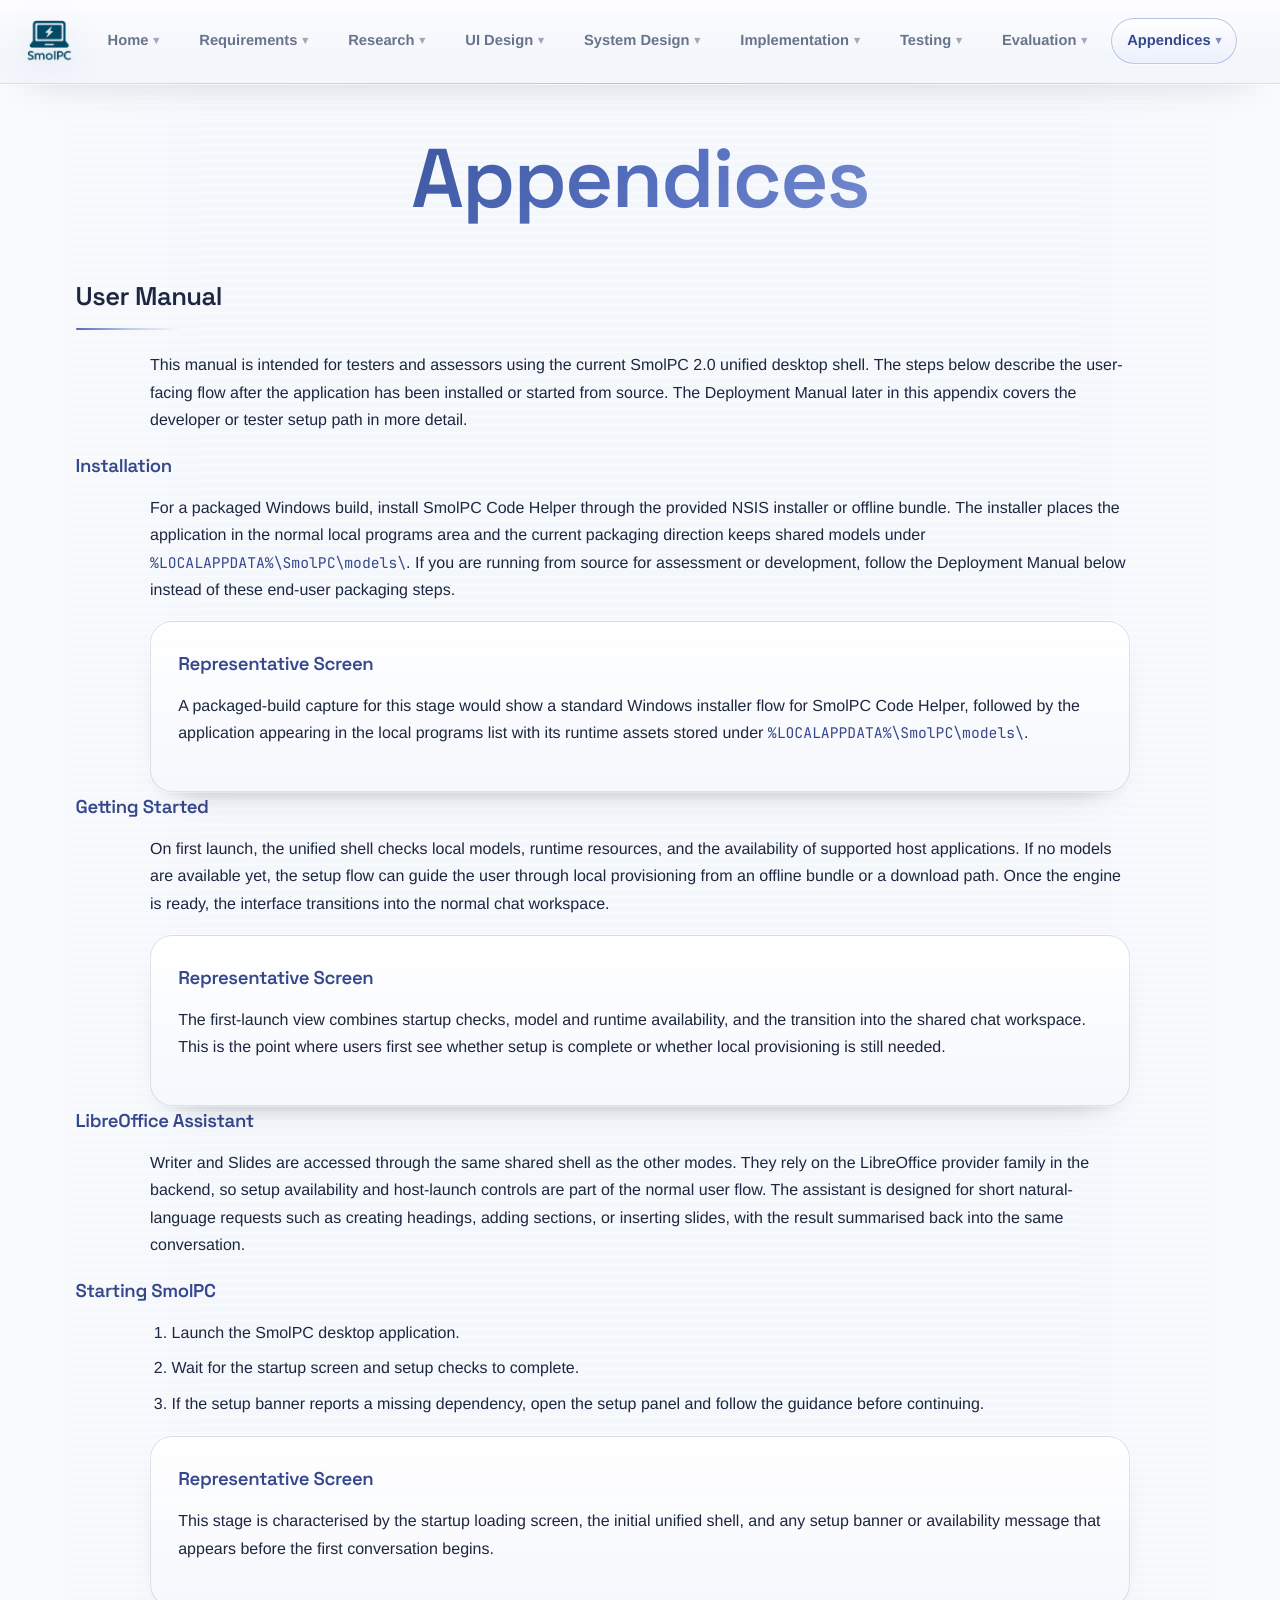
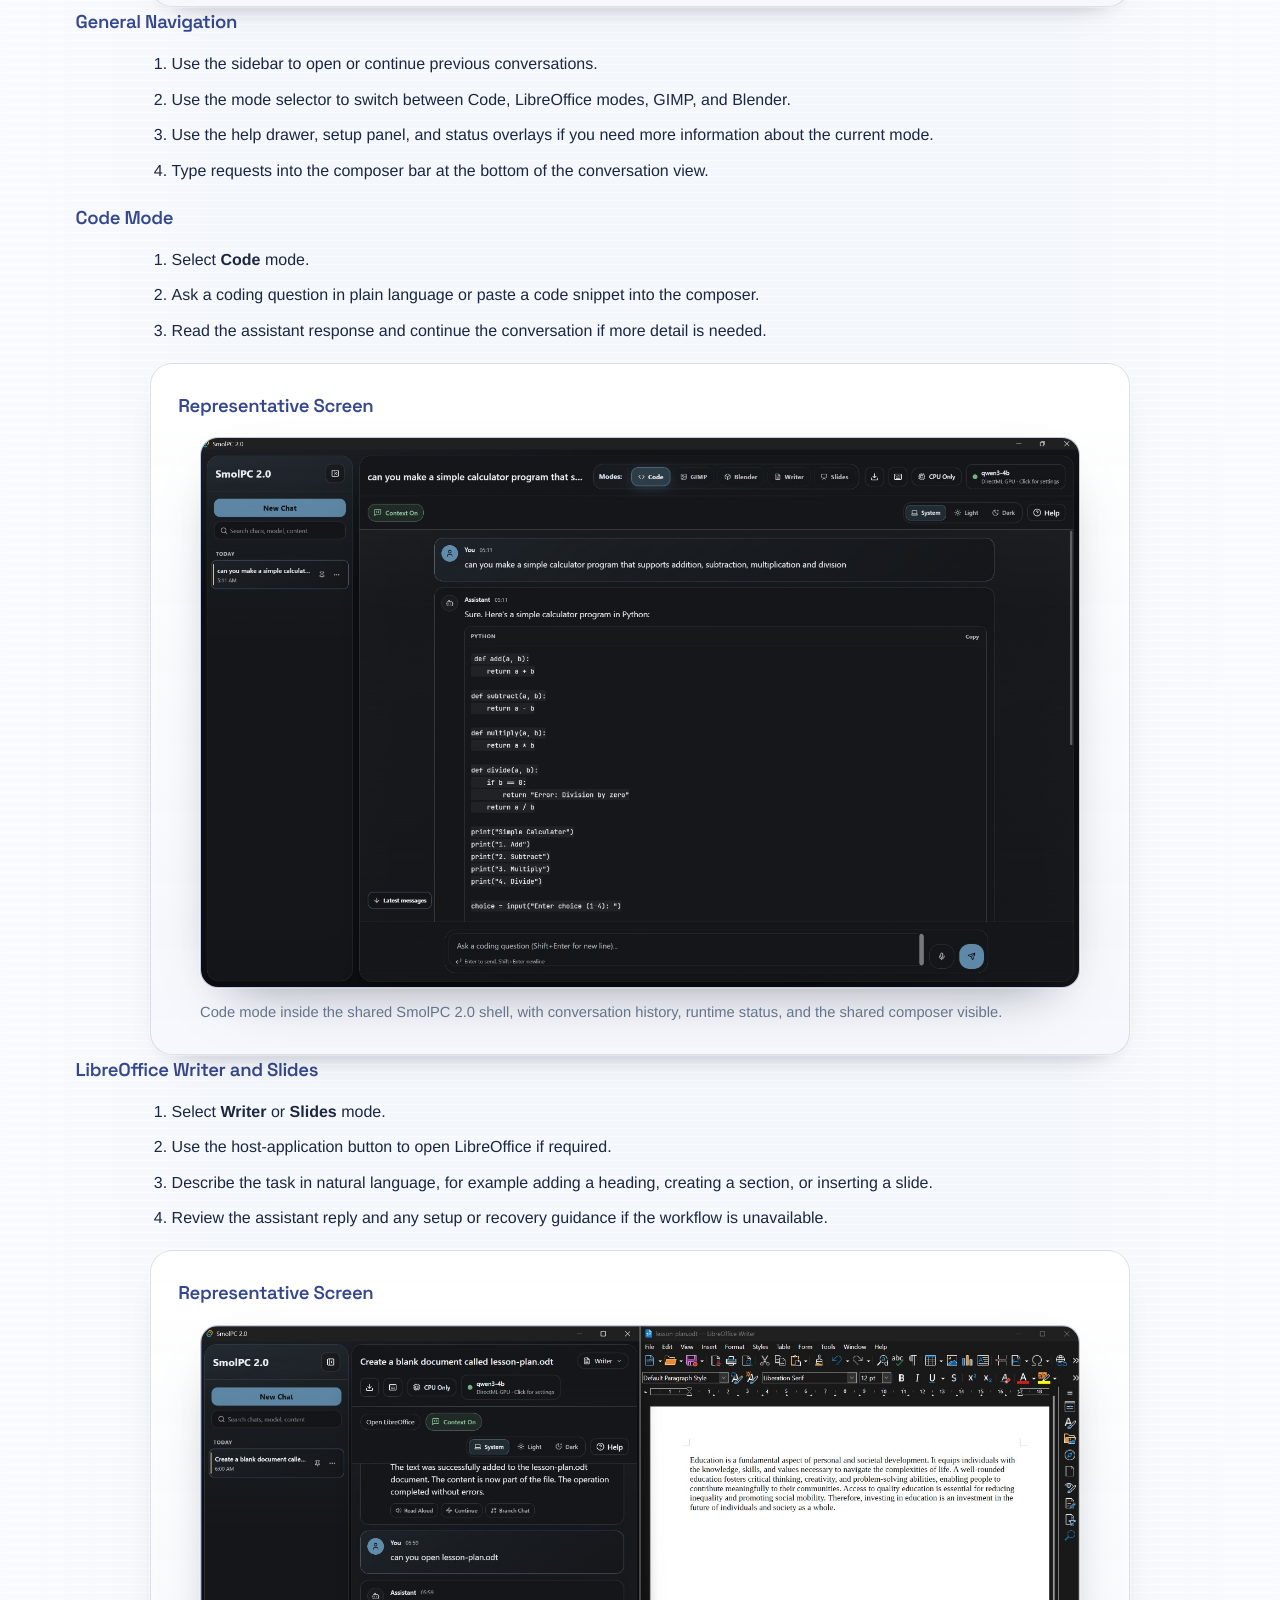
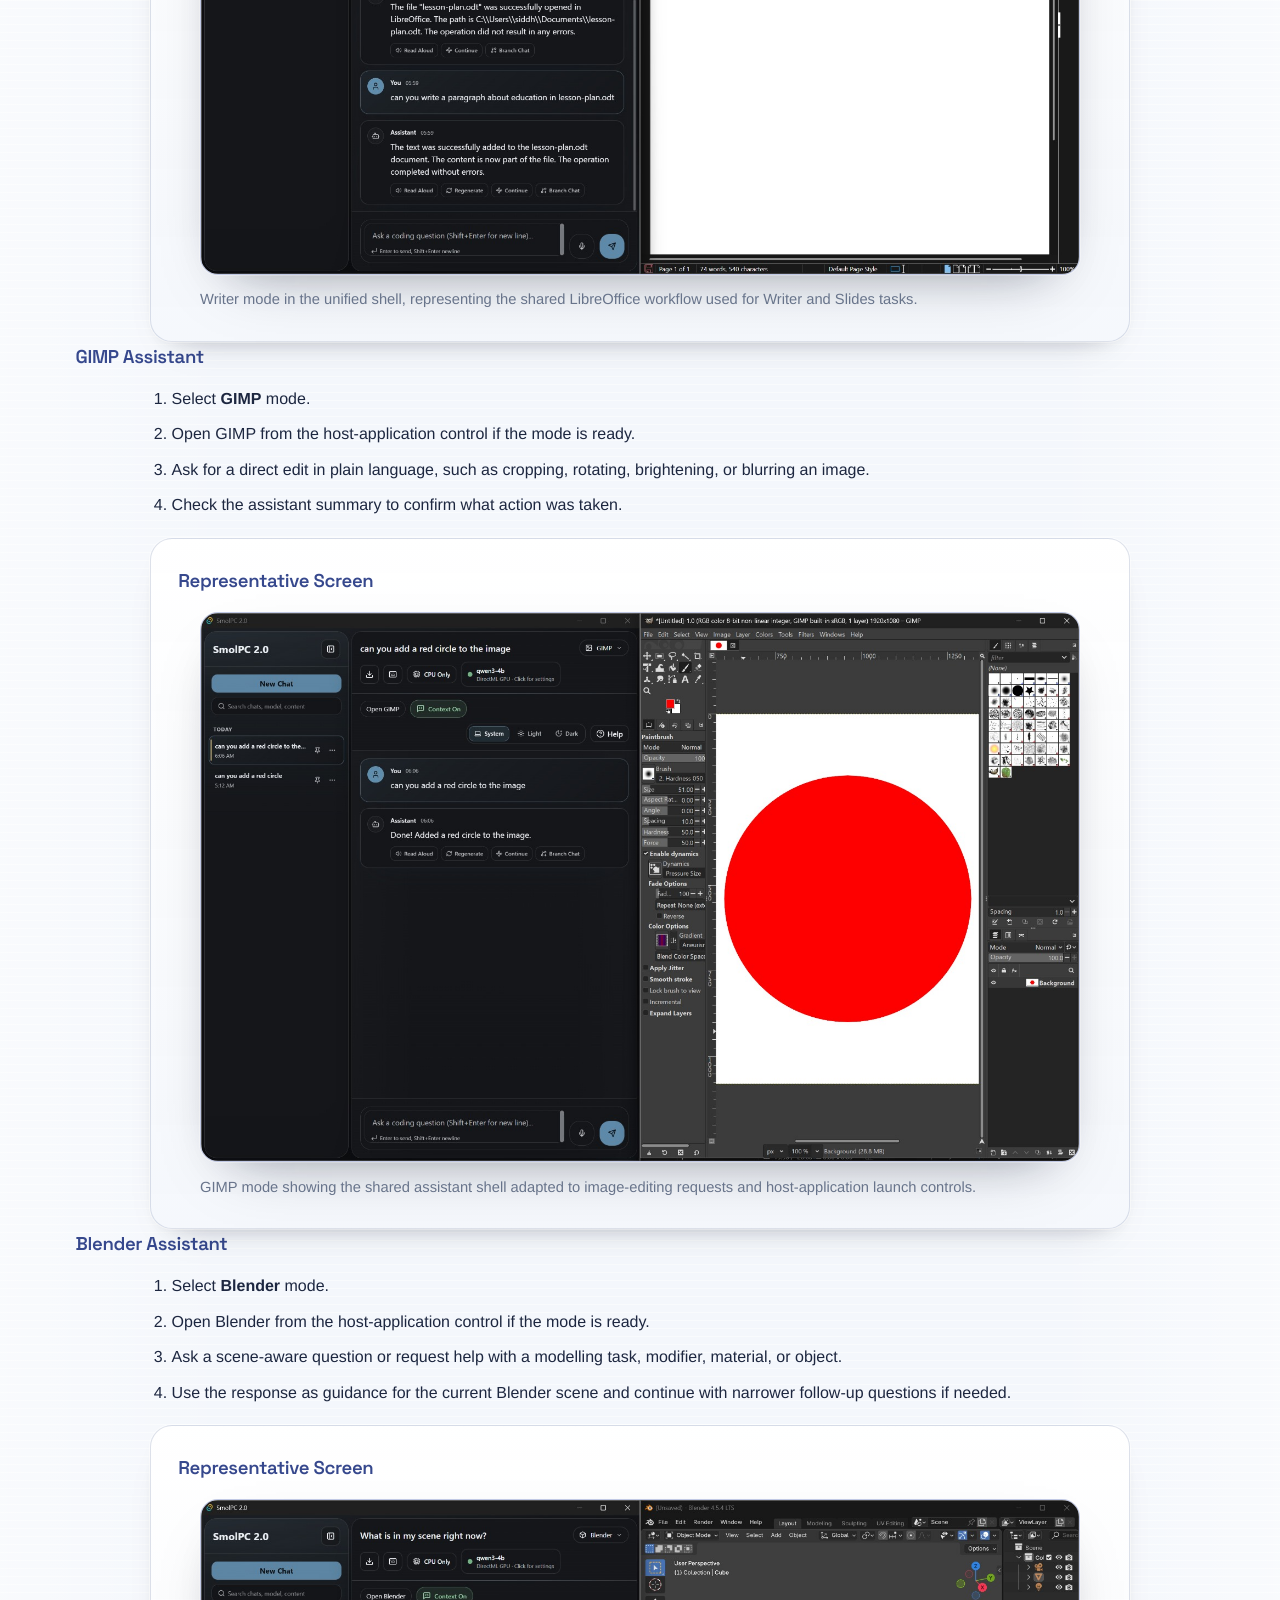
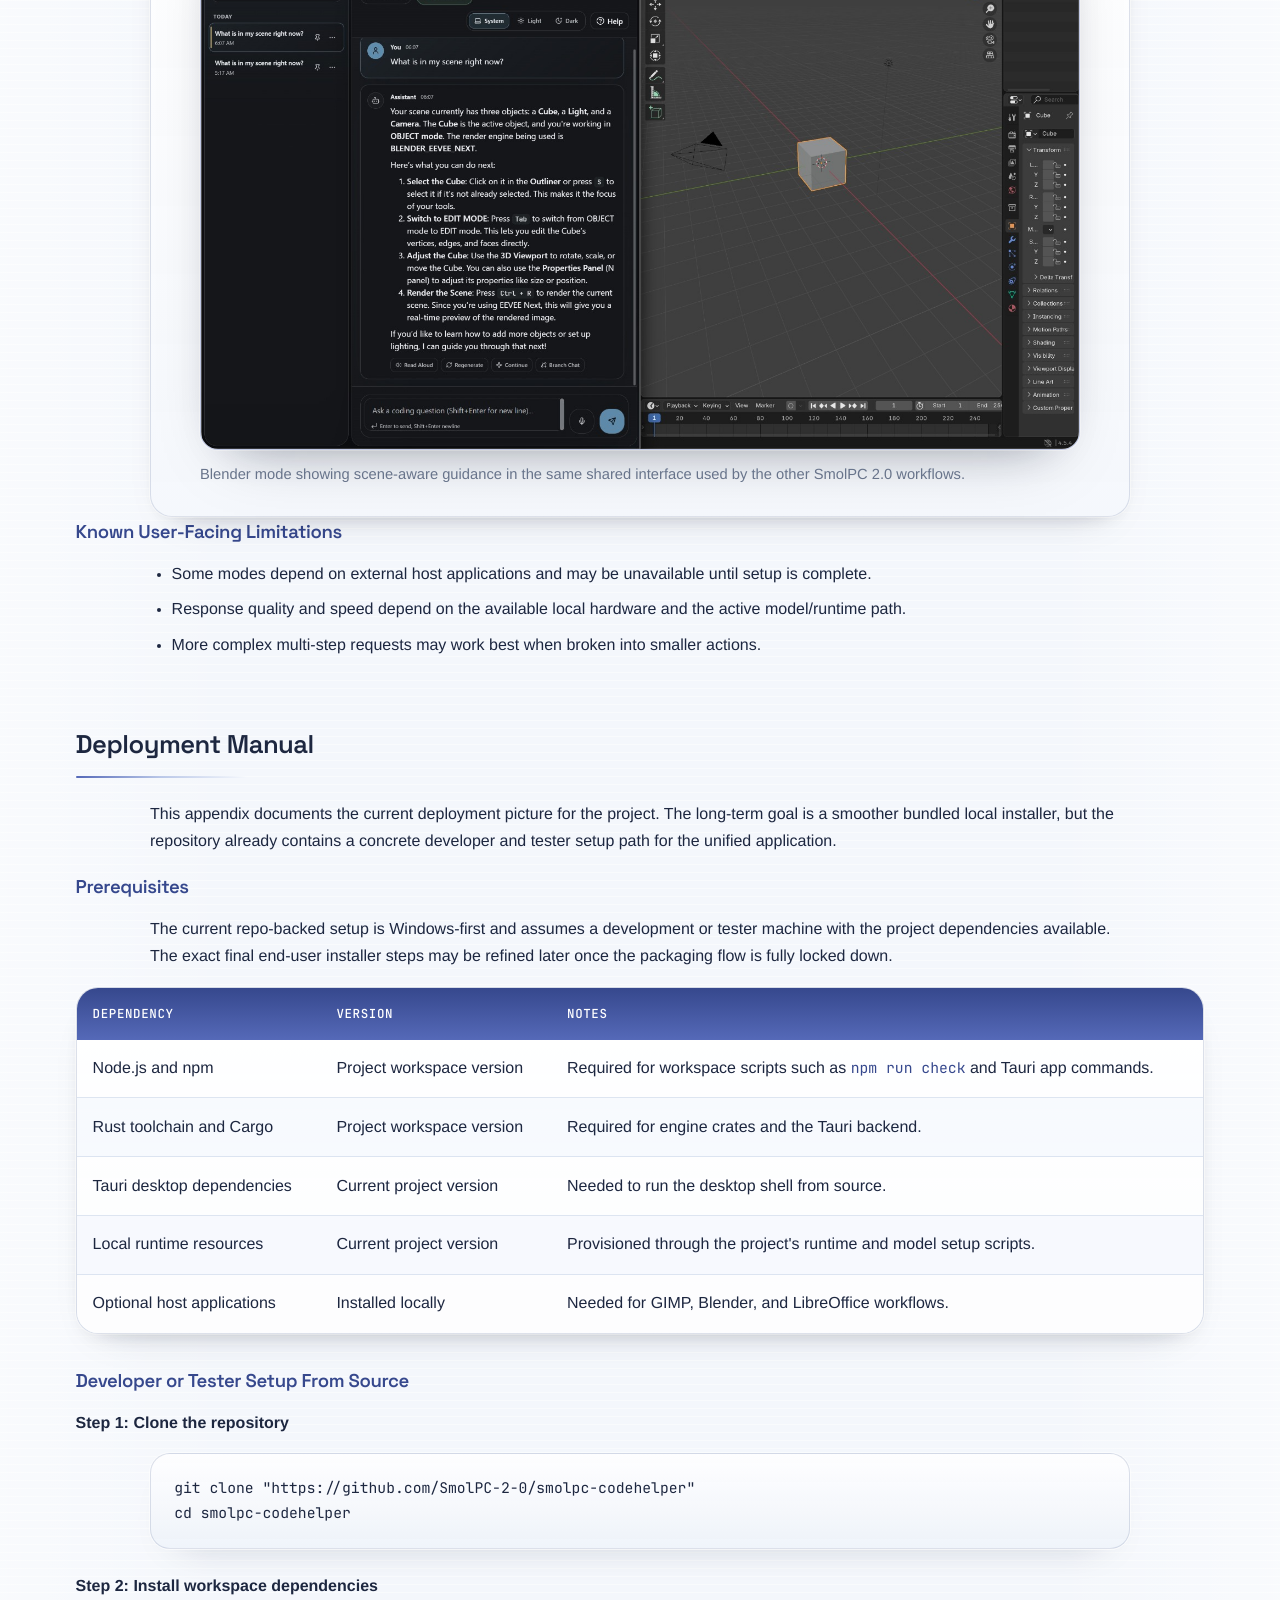
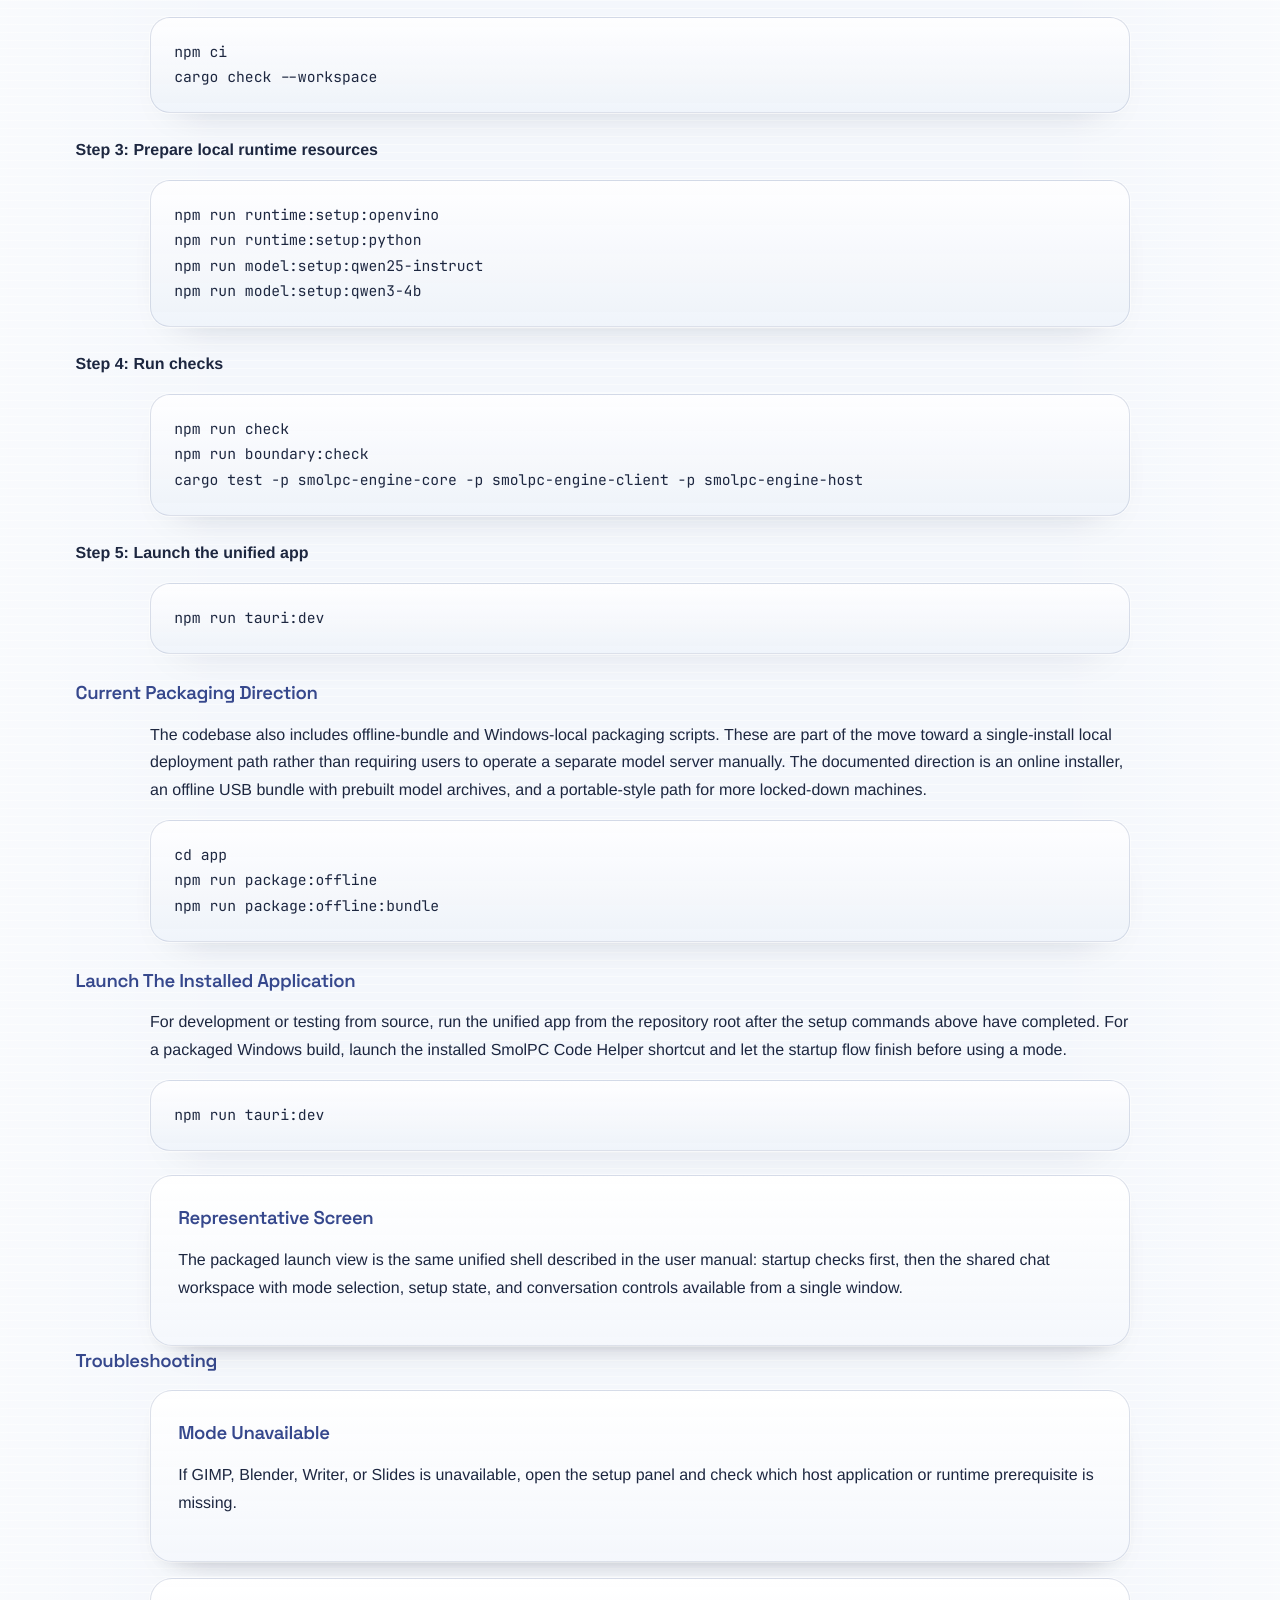
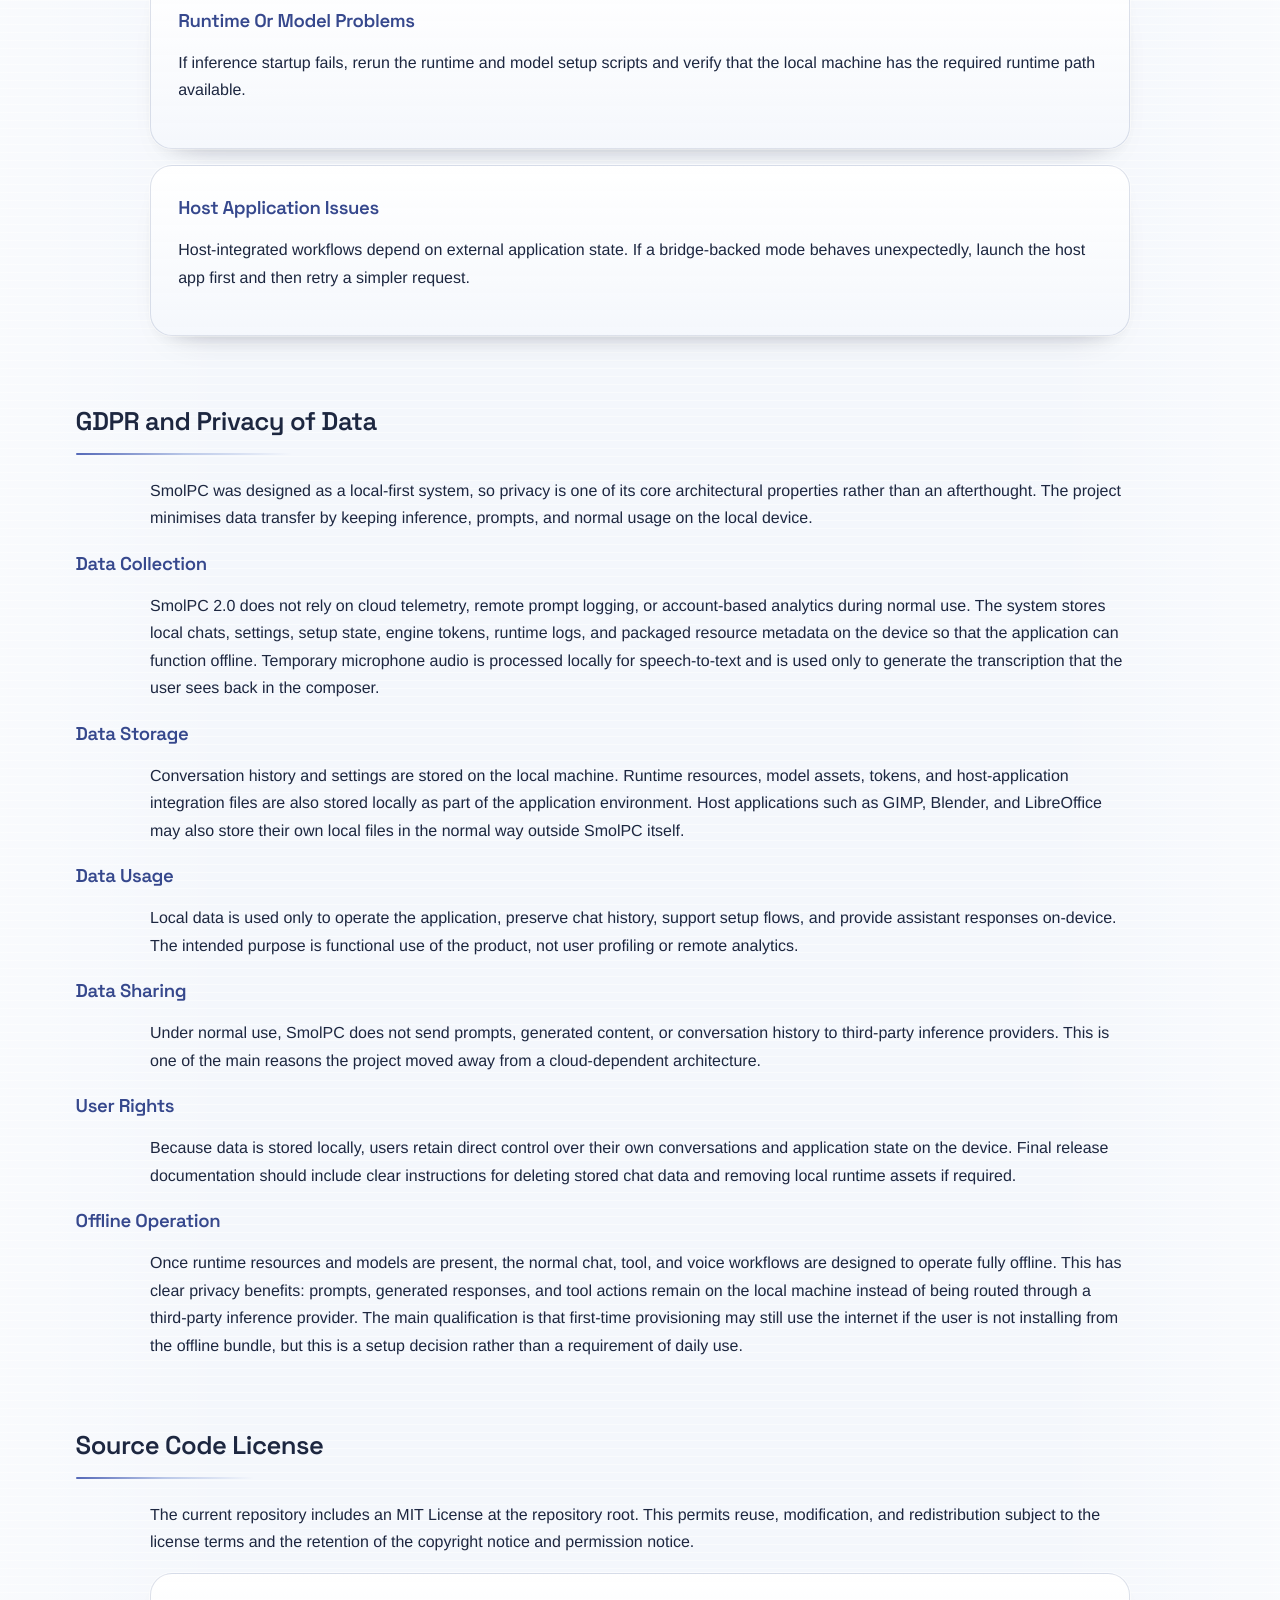
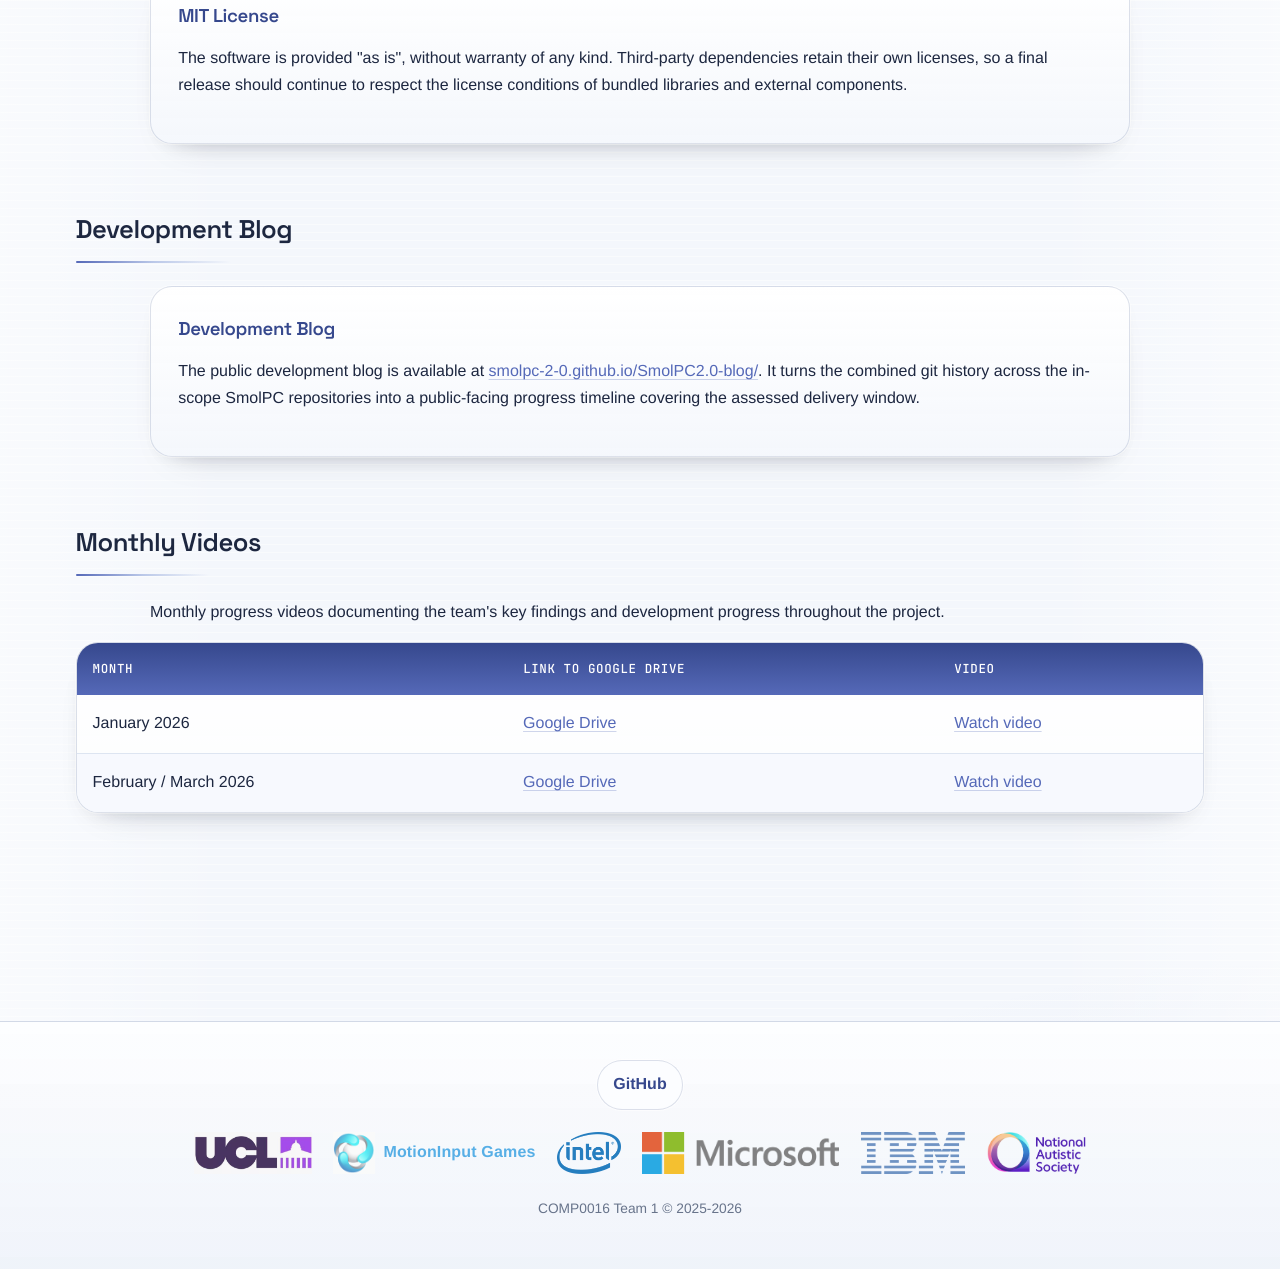
==== appendices.html @ a2cdd736 "Merge origin/main into codex/manual-screenshots-layout" ====
<!DOCTYPE html>
<html>
<head>
  <meta name="viewport" content="width=device-width, initial-scale=1">
  <title>Appendices</title>
  <link rel="stylesheet" href="css/style.css">
</head>
<body>
  <nav>
    <a href="index.html" class="nav-logo"> <img src="assets/images/smolpc.png" alt="SmolPC 2.0"> </a>
    <div class="nav-item"><a href="index.html">Home</a><div class="nav-dropdown"><a href="index.html#abstract">Abstract</a><a href="index.html#video">Video</a><a href="index.html#team">Team Members</a><a href="index.html#gantt">Project Timeline</a></div></div>
    <div class="nav-item"><a href="requirements.html">Requirements</a><div class="nav-dropdown"><a href="requirements.html#partner">Partner Introduction</a><a href="requirements.html#background">Background</a><a href="requirements.html#goals">Project Goals</a><a href="requirements.html#gathering">Requirements Gathering</a><a href="requirements.html#personas">Personas</a><a href="requirements.html#use-case-diagram">Use Case Diagram</a><a href="requirements.html#moscow">MoSCoW List</a></div></div>
    <div class="nav-item"><a href="research.html">Research</a><div class="nav-dropdown"><a href="research.html#requirements-discovery">Requirements Discovery</a><a href="research.html#related-projects">Related Projects</a><a href="research.html#technology-review">Technology Review</a><a href="research.html#summary">Summary</a><a href="research.html#consent-forms">Consent Forms</a></div></div>
    <div class="nav-item"><a href="ui.html">UI Design</a><div class="nav-dropdown"><a href="ui.html#design-principles">Design Principles</a><a href="ui.html#overall-layout">Overall Layout</a><a href="ui.html#codehelper">CodeHelper</a><a href="ui.html#libreoffice">LibreOffice</a><a href="ui.html#gimp">GIMP</a><a href="ui.html#blender">Blender</a><a href="ui.html#artefacts">Artefacts</a></div></div>
    <div class="nav-item"><a href="system.html">System Design</a><div class="nav-dropdown"><a href="system.html#architecture">Architecture</a><a href="system.html#sequence-diagrams">Sequence Diagrams</a><a href="system.html#data-storage">Data Storage</a><a href="system.html#design-patterns">Design Patterns</a><a href="system.html#packages-apis">Packages &amp; APIs</a></div></div>
    <div class="nav-item"><a href="implementation.html">Implementation</a><div class="nav-dropdown"><a href="implementation.html#overview">Overview</a><a href="implementation.html#shared-infrastructure">Shared Infrastructure</a><a href="implementation.html#unified-shell">Unified Shell</a><a href="implementation.html#codehelper">CodeHelper</a><a href="implementation.html#gimp">GIMP</a><a href="implementation.html#blender">Blender</a><a href="implementation.html#libreoffice">LibreOffice</a></div></div>
    <div class="nav-item"><a href="testing.html">Testing</a><div class="nav-dropdown"><a href="testing.html#strategy">Strategy</a><a href="testing.html#unit-testing">Unit Testing</a><a href="testing.html#integration-testing">Integration Testing</a><a href="testing.html#prompt-testing">Prompt Testing</a><a href="testing.html#compatibility-testing">Compatibility</a><a href="testing.html#performance-testing">Performance</a><a href="testing.html#uat">User Acceptance</a></div></div>
    <div class="nav-item"><a href="evaluation.html">Evaluation</a><div class="nav-dropdown"><a href="evaluation.html#achievements">Achievements</a><a href="evaluation.html#bugs">Known Bugs</a><a href="evaluation.html#critical-evaluation">Critical Evaluation</a><a href="evaluation.html#contributions">Contributions</a><a href="evaluation.html#future-work">Future Work</a></div></div>
    <div class="nav-item"><a href="appendices.html">Appendices</a><div class="nav-dropdown"><a href="appendices.html#user-manual">User Manual</a><a href="appendices.html#deployment-manual">Deployment Manual</a><a href="appendices.html#gdpr">GDPR</a><a href="appendices.html#license">License</a><a href="appendices.html#blog">Blog</a><a href="appendices.html#monthly-videos">Monthly Videos</a></div></div>
  </nav>

  <main>

    <h1>Appendices</h1>

    <section id="user-manual">
      <h2>User Manual</h2>
      <p>This manual is intended for testers and assessors using the current SmolPC 2.0 unified desktop shell. The steps below describe the user-facing flow after the application has been installed or started from source. The Deployment Manual later in this appendix covers the developer or tester setup path in more detail.</p>

      <h3>Installation</h3>
      <p>For a packaged Windows build, install SmolPC Code Helper through the provided NSIS installer or offline bundle. The installer places the application in the normal local programs area and the current packaging direction keeps shared models under <code>%LOCALAPPDATA%\SmolPC\models\</code>. If you are running from source for assessment or development, follow the Deployment Manual below instead of these end-user packaging steps.</p>
      <div class="card">
        <h3>Representative Screen</h3>
        <p>A packaged-build capture for this stage would show a standard Windows installer flow for SmolPC Code Helper, followed by the application appearing in the local programs list with its runtime assets stored under <code>%LOCALAPPDATA%\SmolPC\models\</code>.</p>
      </div>

      <h3>Getting Started</h3>
      <p>On first launch, the unified shell checks local models, runtime resources, and the availability of supported host applications. If no models are available yet, the setup flow can guide the user through local provisioning from an offline bundle or a download path. Once the engine is ready, the interface transitions into the normal chat workspace.</p>
      <div class="card">
        <h3>Representative Screen</h3>
        <p>The first-launch view combines startup checks, model and runtime availability, and the transition into the shared chat workspace. This is the point where users first see whether setup is complete or whether local provisioning is still needed.</p>
      </div>

      <h3>LibreOffice Assistant</h3>
      <p>Writer and Slides are accessed through the same shared shell as the other modes. They rely on the LibreOffice provider family in the backend, so setup availability and host-launch controls are part of the normal user flow. The assistant is designed for short natural-language requests such as creating headings, adding sections, or inserting slides, with the result summarised back into the same conversation.</p>

      <h3>Starting SmolPC</h3>
      <ol>
        <li>Launch the SmolPC desktop application.</li>
        <li>Wait for the startup screen and setup checks to complete.</li>
        <li>If the setup banner reports a missing dependency, open the setup panel and follow the guidance before continuing.</li>
      </ol>
      <div class="card">
        <h3>Representative Screen</h3>
        <p>This stage is characterised by the startup loading screen, the initial unified shell, and any setup banner or availability message that appears before the first conversation begins.</p>
      </div>

      <h3>General Navigation</h3>
      <ol>
        <li>Use the sidebar to open or continue previous conversations.</li>
        <li>Use the mode selector to switch between Code, LibreOffice modes, GIMP, and Blender.</li>
        <li>Use the help drawer, setup panel, and status overlays if you need more information about the current mode.</li>
        <li>Type requests into the composer bar at the bottom of the conversation view.</li>
      </ol>

      <h3>Code Mode</h3>
      <ol>
        <li>Select <strong>Code</strong> mode.</li>
        <li>Ask a coding question in plain language or paste a code snippet into the composer.</li>
        <li>Read the assistant response and continue the conversation if more detail is needed.</li>
      </ol>
      <div class="card">
        <h3>Representative Screen</h3>
        <img class="manual-screenshot" src="assets/images/code-mode-screenshot.jpeg" alt="Screenshot of SmolPC 2.0 in Code mode showing the shared shell, code conversation, runtime status, and composer bar.">
        <p class="comparison-caption">Code mode inside the shared SmolPC 2.0 shell, with conversation history, runtime status, and the shared composer visible.</p>
      </div>

      <h3>LibreOffice Writer and Slides</h3>
      <ol>
        <li>Select <strong>Writer</strong> or <strong>Slides</strong> mode.</li>
        <li>Use the host-application button to open LibreOffice if required.</li>
        <li>Describe the task in natural language, for example adding a heading, creating a section, or inserting a slide.</li>
        <li>Review the assistant reply and any setup or recovery guidance if the workflow is unavailable.</li>
      </ol>
      <div class="card">
        <h3>Representative Screen</h3>
        <img class="manual-screenshot" src="assets/images/writer-mode-screenshot.jpeg" alt="Screenshot of SmolPC 2.0 in Writer mode showing the LibreOffice workflow inside the shared assistant shell.">
        <p class="comparison-caption">Writer mode in the unified shell, representing the shared LibreOffice workflow used for Writer and Slides tasks.</p>
      </div>

      <h3>GIMP Assistant</h3>
      <ol>
        <li>Select <strong>GIMP</strong> mode.</li>
        <li>Open GIMP from the host-application control if the mode is ready.</li>
        <li>Ask for a direct edit in plain language, such as cropping, rotating, brightening, or blurring an image.</li>
        <li>Check the assistant summary to confirm what action was taken.</li>
      </ol>
      <div class="card">
        <h3>Representative Screen</h3>
        <img class="manual-screenshot" src="assets/images/gimp-mode-screenshot.jpeg" alt="Screenshot of SmolPC 2.0 in GIMP mode showing an image-editing conversation and host-application controls.">
        <p class="comparison-caption">GIMP mode showing the shared assistant shell adapted to image-editing requests and host-application launch controls.</p>
      </div>

      <h3>Blender Assistant</h3>
      <ol>
        <li>Select <strong>Blender</strong> mode.</li>
        <li>Open Blender from the host-application control if the mode is ready.</li>
        <li>Ask a scene-aware question or request help with a modelling task, modifier, material, or object.</li>
        <li>Use the response as guidance for the current Blender scene and continue with narrower follow-up questions if needed.</li>
      </ol>
      <div class="card">
        <h3>Representative Screen</h3>
        <img class="manual-screenshot" src="assets/images/blender-mode-screenshot.jpeg" alt="Screenshot of SmolPC 2.0 in Blender mode showing scene-aware guidance inside the shared shell.">
        <p class="comparison-caption">Blender mode showing scene-aware guidance in the same shared interface used by the other SmolPC 2.0 workflows.</p>
      </div>

      <h3>Known User-Facing Limitations</h3>
      <ul>
        <li>Some modes depend on external host applications and may be unavailable until setup is complete.</li>
        <li>Response quality and speed depend on the available local hardware and the active model/runtime path.</li>
        <li>More complex multi-step requests may work best when broken into smaller actions.</li>
      </ul>

    </section>

    <section id="deployment-manual">
      <h2>Deployment Manual</h2>
      <p>
        This appendix documents the current deployment picture for the project. The long-term goal is a
        smoother bundled local installer, but the repository already contains a concrete developer and
        tester setup path for the unified application.
      </p>

      <h3>Prerequisites</h3>
      <p>
        The current repo-backed setup is Windows-first and assumes a development or tester machine with
        the project dependencies available. The exact final end-user installer steps may be refined later
        once the packaging flow is fully locked down.
      </p>
      <table>
        <thead>
          <tr>
            <th>Dependency</th>
            <th>Version</th>
            <th>Notes</th>
          </tr>
        </thead>
        <tbody>
          <tr>
            <td>Node.js and npm</td>
            <td>Project workspace version</td>
            <td>Required for workspace scripts such as <code>npm run check</code> and Tauri app commands.</td>
          </tr>
          <tr>
            <td>Rust toolchain and Cargo</td>
            <td>Project workspace version</td>
            <td>Required for engine crates and the Tauri backend.</td>
          </tr>
          <tr>
            <td>Tauri desktop dependencies</td>
            <td>Current project version</td>
            <td>Needed to run the desktop shell from source.</td>
          </tr>
          <tr>
            <td>Local runtime resources</td>
            <td>Current project version</td>
            <td>Provisioned through the project&apos;s runtime and model setup scripts.</td>
          </tr>
          <tr>
            <td>Optional host applications</td>
            <td>Installed locally</td>
            <td>Needed for GIMP, Blender, and LibreOffice workflows.</td>
          </tr>
        </tbody>
      </table>

      <h3>Developer or Tester Setup From Source</h3>

      <h4>Step 1: Clone the repository</h4>
      <pre><code>git clone "https://github.com/SmolPC-2-0/smolpc-codehelper"
cd smolpc-codehelper</code></pre>

      <h4>Step 2: Install workspace dependencies</h4>
      <pre><code>npm ci
cargo check --workspace</code></pre>

      <h4>Step 3: Prepare local runtime resources</h4>
      <pre><code>npm run runtime:setup:openvino
npm run runtime:setup:python
npm run model:setup:qwen25-instruct
npm run model:setup:qwen3-4b</code></pre>

      <h4>Step 4: Run checks</h4>
      <pre><code>npm run check
npm run boundary:check
cargo test -p smolpc-engine-core -p smolpc-engine-client -p smolpc-engine-host</code></pre>

      <h4>Step 5: Launch the unified app</h4>
      <pre><code>npm run tauri:dev</code></pre>

      <h3>Current Packaging Direction</h3>
      <p>
        The codebase also includes offline-bundle and Windows-local packaging scripts. These are part of
        the move toward a single-install local deployment path rather than requiring users to operate a
        separate model server manually. The documented direction is an online installer, an offline USB
        bundle with prebuilt model archives, and a portable-style path for more locked-down machines.
      </p>
      <pre><code>cd app
npm run package:offline
npm run package:offline:bundle</code></pre>

      <h3>Launch The Installed Application</h3>
      <p>For development or testing from source, run the unified app from the repository root after the setup commands above have completed. For a packaged Windows build, launch the installed SmolPC Code Helper shortcut and let the startup flow finish before using a mode.</p>
      <pre><code>npm run tauri:dev</code></pre>
      <div class="card">
        <h3>Representative Screen</h3>
        <p>The packaged launch view is the same unified shell described in the user manual: startup checks first, then the shared chat workspace with mode selection, setup state, and conversation controls available from a single window.</p>
      </div>

      <h3>Troubleshooting</h3>
      <div class="card">
        <h3>Mode Unavailable</h3>
        <p>
          If GIMP, Blender, Writer, or Slides is unavailable, open the setup panel and check which host
          application or runtime prerequisite is missing.
        </p>
      </div>
      <div class="card">
        <h3>Runtime Or Model Problems</h3>
        <p>
          If inference startup fails, rerun the runtime and model setup scripts and verify that the local
          machine has the required runtime path available.
        </p>
      </div>
      <div class="card">
        <h3>Host Application Issues</h3>
        <p>
          Host-integrated workflows depend on external application state. If a bridge-backed mode behaves
          unexpectedly, launch the host app first and then retry a simpler request.
        </p>
      </div>

    </section>

    <section id="gdpr">
      <h2>GDPR and Privacy of Data</h2>
      <p>
        SmolPC was designed as a local-first system, so privacy is one of its core architectural
        properties rather than an afterthought. The project minimises data transfer by keeping inference,
        prompts, and normal usage on the local device.
      </p>

      <h3>Data Collection</h3>
      <p>SmolPC 2.0 does not rely on cloud telemetry, remote prompt logging, or account-based analytics during normal use. The system stores local chats, settings, setup state, engine tokens, runtime logs, and packaged resource metadata on the device so that the application can function offline. Temporary microphone audio is processed locally for speech-to-text and is used only to generate the transcription that the user sees back in the composer.</p>

      <h3>Data Storage</h3>
      <p>
        Conversation history and settings are stored on the local machine. Runtime resources, model
        assets, tokens, and host-application integration files are also stored locally as part of the
        application environment. Host applications such as GIMP, Blender, and LibreOffice may also store
        their own local files in the normal way outside SmolPC itself.
      </p>

      <h3>Data Usage</h3>
      <p>
        Local data is used only to operate the application, preserve chat history, support setup flows,
        and provide assistant responses on-device. The intended purpose is functional use of the product,
        not user profiling or remote analytics.
      </p>

      <h3>Data Sharing</h3>
      <p>
        Under normal use, SmolPC does not send prompts, generated content, or conversation history to
        third-party inference providers. This is one of the main reasons the project moved away from a
        cloud-dependent architecture.
      </p>

      <h3>User Rights</h3>
      <p>
        Because data is stored locally, users retain direct control over their own conversations and
        application state on the device. Final release documentation should include clear instructions for
        deleting stored chat data and removing local runtime assets if required.
      </p>

      <h3>Offline Operation</h3>
      <p>Once runtime resources and models are present, the normal chat, tool, and voice workflows are designed to operate fully offline. This has clear privacy benefits: prompts, generated responses, and tool actions remain on the local machine instead of being routed through a third-party inference provider. The main qualification is that first-time provisioning may still use the internet if the user is not installing from the offline bundle, but this is a setup decision rather than a requirement of daily use.</p>

    </section>

    <section id="license">
      <h2>Source Code License</h2>
      <p>
        The current repository includes an MIT License at the repository root. This permits reuse,
        modification, and redistribution subject to the license terms and the retention of the copyright
        notice and permission notice.
      </p>
      <div class="card">
        <h3>MIT License</h3>
        <p>
          The software is provided &quot;as is&quot;, without warranty of any kind. Third-party dependencies
          retain their own licenses, so a final release should continue to respect the license conditions
          of bundled libraries and external components.
        </p>
      </div>
    </section>

    <section id="blog">
      <h2>Development Blog</h2>
      <div class="card">
        <h3>Development Blog</h3>
        <p>The public development blog is available at <a href="https://smolpc-2-0.github.io/SmolPC2.0-blog/" target="_blank" rel="noopener noreferrer">smolpc-2-0.github.io/SmolPC2.0-blog/</a>. It turns the combined git history across the in-scope SmolPC repositories into a public-facing progress timeline covering the assessed delivery window.</p>
      </div>
    </section>

    <section id="monthly-videos">
      <h2>Monthly Videos</h2>
      <p>Monthly progress videos documenting the team's key findings and development progress throughout the project.</p>


      <table>
        <thead>
          <tr>
            <th>Month</th>
            <th>Link to Google Drive</th>
            <th>Video</th>
          </tr>
        </thead>
        <tbody>
          <!-- <tr>
            <td>November 2025</td>
            <td>Monthly progress video</td>
            <td>To be added</td>
          </tr>
          <tr>
            <td>December 2025</td>
            <td>Monthly progress video</td>
            <td>To be added</td>
          </tr> -->
          <tr>
            <td>January 2026</td>
            <td><a href="https://drive.google.com/file/d/1DNR1KZbhIhqQ_pXQfP_H0uFl3RcvBO0Y/view?usp=sharing" target="_blank" rel="noopener noreferrer">Google Drive</a></td>
            <td><a href="assets/videos/january-update.mp4">Watch video</a></td>
          </tr>
          <tr>
            <td>February / March 2026</td>
            <td><a href="https://drive.google.com/file/d/1ihS3NHNszOVjDfePvT6O-OWpgRi17Zbd/view?usp=sharing" target="_blank" rel="noopener noreferrer">Google Drive</a></td>
            <td><a href="assets/videos/feb-march-update.mp4">Watch video</a></td>
          </tr>
        </tbody>
      </table>

    </section>

  </main>

  

  <footer>
    <div class="footer-links">
    <a href="https://github.com/SmolPC-2-0/smolpc-codehelper" target="_blank" rel="noopener noreferrer">GitHub</a>
  </div>

  <div class="footer-logos">
    <a href="https://www.ucl.ac.uk/" target="_blank" rel="noopener noreferrer">
      <img src="assets/images/ucl.png" alt="University College London">
    </a>
    <a href="https://www.motioninputgames.com/" target="_blank" rel="noopener noreferrer">
      <img src="assets/images/motioninput-games.jpg" alt="MotionInput Games">
      <span class="footer-logo-wordmark">MotionInput Games</span>
    </a>
    <a href="https://www.intel.com/content/www/us/en/homepage.html" target="_blank" rel="noopener noreferrer">
      <img src="assets/images/intel.png" alt="Intel">
    </a>
    <a href="https://www.microsoft.com/en-gb" target="_blank" rel="noopener noreferrer">
      <img src="assets/images/microsoft.png" alt="Microsoft">
    </a>
    <a href="https://www.ibm.com/uk-en" target="_blank" rel="noopener noreferrer">
      <img src="assets/images/IBM.png" alt="IBM">
    </a>
    <a href="https://www.autism.org.uk/" target="_blank" rel="noopener noreferrer">
      <img src="assets/images/nas.png" alt="National Autistic Society">
    </a>
  </div>
    <p>COMP0016 Team 1 &copy; 2025-2026</p>
  </footer>

  <script src="js/main.js"></script>
</body>
</html>
---- css/style.css ----
@font-face {
  font-family: 'Space Grotesk';
  src: url('../assets/fonts/SpaceGrotesk-Regular.woff2') format('woff2');
  font-weight: 400;
  font-style: normal;
  font-display: swap;
}

@font-face {
  font-family: 'Space Grotesk';
  src: url('../assets/fonts/SpaceGrotesk-SemiBold.woff2') format('woff2');
  font-weight: 600;
  font-style: normal;
  font-display: swap;
}

@font-face {
  font-family: 'JetBrains Mono';
  src: url('../assets/fonts/JetBrainsMono-Regular.woff2') format('woff2');
  font-weight: 400;
  font-style: normal;
  font-display: swap;
}

@font-face {
  font-family: 'JetBrains Mono';
  src: url('../assets/fonts/JetBrainsMono-SemiBold.woff2') format('woff2');
  font-weight: 600;
  font-style: normal;
  font-display: swap;
}

:root {
  --font-display: 'Space Grotesk', 'Inter', 'Segoe UI', sans-serif;
  --font-body: 'Inter', 'Segoe UI', sans-serif;
  --font-code: 'JetBrains Mono', 'IBM Plex Mono', monospace;

  --primary: #5569b8;
  --primary-strong: #36488d;
  --primary-soft: #e8eefc;
  --accent: #89a0d8;
  --bg: #f4f7fc;
  --bg-nav: rgba(248, 250, 253, 0.84);
  --surface-canvas: #eff3fa;
  --surface-subtle: rgba(241, 245, 251, 0.86);
  --surface-elevated: rgba(255, 255, 255, 0.86);
  --surface-widget: rgba(252, 253, 255, 0.92);
  --surface-floating: rgba(255, 255, 255, 0.95);
  --surface-hover: rgba(85, 105, 184, 0.08);
  --surface-active: rgba(85, 105, 184, 0.12);
  --text: #1d2740;
  --text-muted: #68748b;
  --border: #d8e1ef;
  --outline-soft: rgba(134, 149, 180, 0.28);
  --outline-strong: rgba(85, 105, 184, 0.36);
  --focus-ring: rgba(85, 105, 184, 0.18);
  --success-bg: rgba(48, 142, 91, 0.14);
  --success-text: #226443;
  --danger-bg: rgba(188, 73, 61, 0.14);
  --danger-text: #8b2f26;
  --warning-bg: rgba(197, 126, 18, 0.14);
  --warning-text: #8c5e12;
  --shadow-soft: 0 10px 24px -18px rgba(13, 18, 34, 0.28);
  --shadow-strong: 0 26px 64px -34px rgba(13, 18, 34, 0.34);
  --glow-subtle: 0 0 0 1px rgba(255, 255, 255, 0.62), 0 18px 42px -30px rgba(15, 23, 42, 0.28);
  --motion-fast: 160ms cubic-bezier(0.16, 1, 0.3, 1);
  --motion-medium: 260ms cubic-bezier(0.22, 1, 0.36, 1);
}

* {
  margin: 0;
  padding: 0;
  box-sizing: border-box;
}

html {
  scroll-behavior: smooth;
}

body {
  min-height: 100vh;
  font-family: var(--font-body);
  color: var(--text);
  line-height: 1.72;
  text-rendering: geometricPrecision;
  -webkit-font-smoothing: antialiased;
  -moz-osx-font-smoothing: grayscale;
  background-color: var(--bg);
  background-image:
    linear-gradient(
      90deg,
      rgba(255, 255, 255, 0.45) 0,
      transparent 18%,
      transparent 82%,
      rgba(255, 255, 255, 0.45) 100%
    ),
    radial-gradient(64rem 38rem at 14% -6%, rgba(85, 105, 184, 0.12), transparent 62%),
    radial-gradient(58rem 30rem at 100% 100%, rgba(85, 105, 184, 0.08), transparent 65%),
    repeating-linear-gradient(
      180deg,
      rgba(255, 255, 255, 0.9) 0,
      rgba(255, 255, 255, 0.9) 1px,
      transparent 1px,
      transparent 8px
    );
  background-size: auto, auto, auto, 100% 8px;
  background-blend-mode: normal, screen, normal, soft-light;
}

a {
  color: var(--primary);
  text-decoration-color: rgba(85, 105, 184, 0.28);
  text-underline-offset: 0.18em;
  transition:
    color var(--motion-fast),
    text-decoration-color var(--motion-fast);
}

a:hover {
  color: var(--primary-strong);
  text-decoration-color: rgba(54, 72, 141, 0.44);
}

img {
  max-width: 100%;
  height: auto;
}

nav {
  position: sticky;
  top: 0;
  z-index: 1000;
  display: flex;
  flex-wrap: wrap;
  align-items: center;
  gap: 0.5rem;
  padding: 0.9rem 1.4rem;
  background:
    linear-gradient(
      180deg,
      rgba(255, 255, 255, 0.7),
      rgba(241, 245, 251, 0.78) 72%
    ),
    var(--bg-nav);
  border-bottom: 1px solid var(--outline-soft);
  box-shadow: var(--glow-subtle);
  backdrop-filter: blur(16px);
}

nav::after {
  content: '';
  position: absolute;
  inset-inline: 0;
  bottom: -1px;
  height: 1px;
  background: linear-gradient(90deg, transparent, rgba(85, 105, 184, 0.24), transparent);
}

.nav-logo {
  display: inline-flex;
  align-items: center;
  justify-content: center;
  padding: 0.25rem;
  margin-right: 0.35rem;
  border-radius: 14px;
  text-decoration: none;
}

.nav-logo:hover {
  background: transparent;
  transform: none;
}

.nav-logo img {
  height: 44px;
  width: auto;
  filter: drop-shadow(0 10px 18px rgba(54, 72, 141, 0.12));
}

nav a {
  position: relative;
  display: inline-flex;
  align-items: center;
  justify-content: center;
  padding: 0.58rem 0.95rem;
  border: 1px solid transparent;
  border-radius: 999px;
  color: var(--text-muted);
  font-size: 0.92rem;
  font-weight: 600;
  text-decoration: none;
  transition:
    color var(--motion-fast),
    background var(--motion-fast),
    border-color var(--motion-fast),
    transform var(--motion-fast),
    box-shadow var(--motion-fast);
}

nav a:hover {
  color: var(--text);
  background: var(--surface-hover);
  border-color: var(--outline-soft);
  transform: translateY(-1px);
  box-shadow: var(--glow-subtle);
}

nav a.active {
  color: var(--primary-strong);
  background:
    linear-gradient(180deg, rgba(255, 255, 255, 0.92), rgba(232, 238, 252, 0.9)),
    var(--surface-widget);
  border-color: var(--outline-strong);
  box-shadow: var(--glow-subtle);
}

/* Dropdown nav */
.nav-item {
  position: relative;
}

.nav-item > a {
  display: inline-flex;
  align-items: center;
  gap: 0.3rem;
}

.nav-item > a::after {
  content: '\25BE';
  font-size: 0.7rem;
  opacity: 0.6;
}

.nav-dropdown {
  display: none;
  position: absolute;
  top: calc(100% + 0.5rem);
  left: 0;
  min-width: 200px;
  background: rgba(255,255,255,0.97);
  border: 1px solid var(--outline-soft);
  border-radius: 14px;
  box-shadow: 0 8px 32px rgba(54,72,141,0.13);
  padding: 0.5rem 0;
  z-index: 2000;
  backdrop-filter: blur(16px);
}

.nav-dropdown::before {
  content: '';
  position: absolute;
  top: -0.5rem;
  left: 0;
  right: 0;
  height: 0.5rem;
}

.nav-item:hover .nav-dropdown,
.nav-item:focus-within .nav-dropdown,
.nav-item.open .nav-dropdown {
  display: block;
}

.nav-dropdown a {
  display: block;
  padding: 0.5rem 1.1rem;
  border-radius: 0;
  border: none;
  font-size: 0.88rem;
  font-weight: 500;
  color: var(--text-muted);
  text-align: left;
  white-space: nowrap;
}

.nav-dropdown a:hover {
  background: var(--surface-hover);
  color: var(--primary-strong);
  transform: none;
  box-shadow: none;
  border: none;
}

main {
  max-width: 1180px;
  margin: 0 auto;
  padding: 3.25rem 1.6rem 5rem;
}

main > h1 {
  margin-bottom: 2.8rem;
}

section {
  position: relative;
  margin-bottom: 4rem;
  scroll-margin-top: 6.5rem;
}

body:not(.home-page) section > p,
body:not(.home-page) section > ol,
body:not(.home-page) section > ul,
body:not(.home-page) section > pre,
body:not(.home-page) section > .card,
body:not(.home-page) section > .comparison-caption,
body:not(.home-page) section > .cards-outer,
body:not(.home-page) section > .flow-diagram {
  max-width: 980px;
  margin-left: auto;
  margin-right: auto;
}

h1,
h2,
h3 {
  font-family: var(--font-display);
  letter-spacing: -0.02em;
}

h1 {
  background: linear-gradient(135deg, #243d82 0%, #5a73c2 55%, #9eb0df 100%);
  -webkit-background-clip: text;
  -webkit-text-fill-color: transparent;
  background-clip: text;
  font-size: clamp(3rem, 7vw, 5.2rem);
  line-height: 1.05;
  padding-bottom: 0.08em;
  overflow: visible;
  text-align: center;
}

h2 {
  position: relative;
  display: inline-block;
  margin-bottom: 1.4rem;
  padding-bottom: 0.7rem;
  color: var(--text);
  font-size: clamp(1.55rem, 2vw, 2rem);
  font-weight: 600;
}

h2::after {
  content: '';
  position: absolute;
  left: 0;
  bottom: 0;
  width: 72%;
  height: 2px;
  border-radius: 999px;
  background: linear-gradient(90deg, var(--primary), rgba(137, 160, 216, 0.55), transparent);
}

h3 {
  margin-bottom: 0.75rem;
  color: var(--primary-strong);
  font-size: 1.16rem;
  font-weight: 600;
}

p,
li {
  color: var(--text);
  font-size: 1rem;
}

p {
  margin-bottom: 1rem;
}

ol,
ul {
  margin-bottom: 1.1rem;
  padding-left: 1.35rem;
}

li + li {
  margin-top: 0.5rem;
}

strong {
  color: var(--text);
}

main img {
  display: block;
  margin-top: 1rem;
  border: 1px solid var(--outline-soft);
  border-radius: 20px;
  background: linear-gradient(180deg, rgba(255, 255, 255, 0.92), rgba(244, 247, 252, 0.92));
  box-shadow: var(--shadow-soft), var(--glow-subtle);
}

.card {
  background:
    linear-gradient(180deg, rgba(255, 255, 255, 0.96), rgba(244, 247, 252, 0.92)),
    var(--surface-elevated);
  border: 1px solid var(--outline-soft);
  border-radius: 22px;
  padding: 1.7rem;
  box-shadow: var(--shadow-soft), var(--glow-subtle);
  backdrop-filter: blur(14px);
  transition:
    transform var(--motion-fast),
    box-shadow var(--motion-medium),
    border-color var(--motion-fast);
}

.card:hover {
  transform: translateY(-2px);
  border-color: var(--outline-strong);
  box-shadow: var(--shadow-strong), var(--glow-subtle);
}

.card + .card {
  margin-top: 1rem;
}

/* ===== home ===== */
.home-page main {
  padding-top: 2.8rem;
}

.home-page h1 {
  margin-bottom: 1rem;
  text-align: left;
}

.hero-panel {
  display: grid;
  grid-template-columns: minmax(0, 1.08fr) minmax(320px, 0.92fr);
  gap: 1.8rem;
  align-items: stretch;
  margin-bottom: 3.6rem;
}

.hero-copy {
  padding-top: 0.2rem;
}

.hero-kicker,
.abstract-label,
.demo-label {
  margin-bottom: 0.75rem;
  font-family: var(--font-code);
  font-size: 0.78rem;
  font-weight: 600;
  letter-spacing: 0.08em;
  text-transform: uppercase;
  color: var(--primary-strong);
}

.hero-lead {
  max-width: 40rem;
  margin-bottom: 1.35rem;
  color: var(--text-muted);
  font-size: 1.08rem;
  line-height: 1.8;
}

.hero-facts {
  display: flex;
  flex-wrap: wrap;
  gap: 0.7rem;
  margin-bottom: 1.35rem;
}

.hero-chip {
  display: inline-flex;
  align-items: center;
  justify-content: center;
  padding: 0.5rem 0.82rem;
  border: 1px solid var(--outline-soft);
  border-radius: 999px;
  background: var(--surface-widget);
  box-shadow: var(--glow-subtle);
  color: var(--primary-strong);
  font-family: var(--font-code);
  font-size: 0.78rem;
  font-weight: 600;
  letter-spacing: 0.03em;
  text-transform: uppercase;
}

.hero-links {
  display: flex;
  flex-wrap: wrap;
  gap: 0.8rem;
}

.hero-link {
  display: inline-flex;
  align-items: center;
  justify-content: center;
  padding: 0.62rem 0.98rem;
  border: 1px solid var(--outline-soft);
  border-radius: 999px;
  background: var(--surface-widget);
  box-shadow: var(--glow-subtle);
  color: var(--primary-strong);
  font-weight: 600;
  text-decoration: none;
  transition:
    transform var(--motion-fast),
    border-color var(--motion-fast),
    background var(--motion-fast),
    box-shadow var(--motion-medium);
}

.hero-link:hover {
  transform: translateY(-1px);
  border-color: var(--outline-strong);
  background: var(--surface-hover);
  box-shadow: var(--shadow-soft), var(--glow-subtle);
  text-decoration: none;
}

.hero-preview {
  position: relative;
  overflow: hidden;
  padding: 1.1rem;
  background:
    radial-gradient(circle at top right, rgba(85, 105, 184, 0.18), transparent 44%),
    linear-gradient(180deg, rgba(255, 255, 255, 0.98), rgba(239, 243, 250, 0.94)),
    var(--surface-floating);
}

.hero-preview::before {
  content: '';
  position: absolute;
  inset: auto -5rem -5rem auto;
  width: 13rem;
  height: 13rem;
  border-radius: 50%;
  background: radial-gradient(circle, rgba(85, 105, 184, 0.16), transparent 70%);
  pointer-events: none;
}

.hero-preview-bar {
  display: flex;
  gap: 0.45rem;
  margin-bottom: 1rem;
}

.hero-preview-bar span {
  width: 0.72rem;
  height: 0.72rem;
  border-radius: 50%;
  background: rgba(85, 105, 184, 0.22);
}

.hero-preview-body {
  position: relative;
  z-index: 1;
}

.hero-preview-label {
  margin-bottom: 0.5rem;
  font-family: var(--font-code);
  font-size: 0.76rem;
  font-weight: 600;
  letter-spacing: 0.08em;
  text-transform: uppercase;
  color: var(--primary-strong);
}

.hero-preview-title {
  display: block;
  margin-bottom: 1rem;
  padding-bottom: 0;
  border: none;
  font-size: 1.55rem;
  line-height: 1.22;
}

.hero-preview-title::after {
  display: none;
}

.hero-mode-list {
  list-style: none;
  margin: 0 0 1rem;
  padding: 0;
  display: grid;
  gap: 0.8rem;
}

.hero-mode-list li {
  margin-top: 0;
  padding: 0.95rem 1rem;
  border: 1px solid var(--outline-soft);
  border-radius: 18px;
  background: rgba(255, 255, 255, 0.84);
  box-shadow: var(--glow-subtle);
}

.hero-mode-list span {
  display: block;
  margin-bottom: 0.18rem;
  font-family: var(--font-code);
  font-size: 0.76rem;
  font-weight: 600;
  letter-spacing: 0.07em;
  text-transform: uppercase;
  color: var(--primary-strong);
}

.hero-mode-list strong {
  display: block;
  line-height: 1.45;
}

.hero-mini-grid {
  display: grid;
  grid-template-columns: repeat(2, minmax(0, 1fr));
  gap: 0.8rem;
}

.hero-mini-card {
  padding: 0.95rem 1rem;
  border: 1px solid var(--outline-soft);
  border-radius: 18px;
  background: rgba(255, 255, 255, 0.72);
}

.hero-mini-card p {
  margin-bottom: 0.28rem;
  color: var(--text-muted);
  font-size: 0.82rem;
}

.hero-mini-card strong {
  display: block;
  font-size: 0.94rem;
  line-height: 1.45;
}

.section-heading {
  display: flex;
  flex-wrap: wrap;
  align-items: flex-end;
  justify-content: space-between;
  gap: 0.9rem 1rem;
  margin-bottom: 1.35rem;
}

.section-heading h2 {
  margin-bottom: 0;
}

.section-intro {
  max-width: 38rem;
  margin-bottom: 0;
  color: var(--text-muted);
}

.abstract-grid {
  display: grid;
  grid-template-columns: repeat(3, minmax(0, 1fr));
  gap: 1.2rem;
}

.abstract-card {
  height: 100%;
  padding: 1.45rem;
}

.abstract-card p:last-child {
  margin-bottom: 0;
}

.demo-card {
  display: grid;
  grid-template-columns: minmax(0, 1.08fr) minmax(260px, 0.92fr);
  gap: 1.5rem;
  align-items: stretch;
}

.demo-copy {
  display: flex;
  flex-direction: column;
  justify-content: center;
}

.demo-copy h3 {
  margin: 0 0 0.75rem;
  color: var(--text);
  font-size: 1.42rem;
  line-height: 1.28;
}

.demo-copy p:last-child {
  margin-bottom: 0;
}

.demo-poster {
  display: flex;
  align-items: stretch;
}

.demo-poster-screen {
  position: relative;
  width: 100%;
  min-height: 220px;
  padding: 1.55rem;
  border: 1px solid rgba(255, 255, 255, 0.24);
  border-radius: 22px;
  overflow: hidden;
  background:
    radial-gradient(circle at top left, rgba(255, 255, 255, 0.14), transparent 36%),
    linear-gradient(155deg, #2f468a 0%, #5569b8 52%, #8ea4da 100%);
  box-shadow: 0 28px 54px -32px rgba(36, 61, 130, 0.58);
  color: #fff;
  display: flex;
  flex-direction: column;
  justify-content: flex-end;
}

.demo-poster-screen::before {
  content: '';
  position: absolute;
  top: 1.35rem;
  left: 1.45rem;
  width: 3.5rem;
  height: 3.5rem;
  border-radius: 50%;
  background: rgba(255, 255, 255, 0.14);
  box-shadow: inset 0 0 0 1px rgba(255, 255, 255, 0.16);
}

.demo-poster-screen::after {
  content: '';
  position: absolute;
  top: 2.25rem;
  left: 2.55rem;
  width: 0;
  height: 0;
  border-top: 0.56rem solid transparent;
  border-bottom: 0.56rem solid transparent;
  border-left: 0.95rem solid rgba(255, 255, 255, 0.94);
}

.demo-poster-screen span {
  display: inline-block;
  margin-bottom: 0.35rem;
  font-family: var(--font-code);
  font-size: 0.76rem;
  font-weight: 600;
  letter-spacing: 0.08em;
  text-transform: uppercase;
  opacity: 0.88;
}

.demo-poster-screen strong {
  display: block;
  margin-bottom: 0.35rem;
  color: #fff;
  font-size: 1.55rem;
  line-height: 1.15;
}

.demo-poster-screen p {
  margin-bottom: 0;
  color: rgba(255, 255, 255, 0.84);
}

.team-section-intro {
  margin-bottom: 1.5rem;
}

.team-section-summary {
  max-width: 44rem;
  margin: -0.25rem 0 1.45rem;
  color: var(--text-muted);
  font-size: 1.02rem;
  line-height: 1.75;
}

.team-grid {
  display: flex;
  flex-wrap: wrap;
  justify-content: center;
  gap: 1.5rem;
  max-width: 1040px;
  margin: 0 auto;
}

.team-member {
  flex: 0 1 300px;
  max-width: 300px;
  background:
    linear-gradient(180deg, rgba(255, 255, 255, 0.98), rgba(239, 243, 250, 0.94)),
    var(--surface-floating);
  border: 1px solid var(--outline-soft);
  border-radius: 24px;
  padding: 1.85rem 1.5rem;
  text-align: center;
  display: flex;
  flex-direction: column;
  align-items: center;
  gap: 0.75rem;
  box-shadow: var(--shadow-soft), var(--glow-subtle);
  transition:
    transform var(--motion-fast),
    box-shadow var(--motion-medium),
    border-color var(--motion-fast);
}

.team-member:hover {
  transform: translateY(-2px);
  border-color: var(--outline-strong);
  box-shadow: var(--shadow-strong), var(--glow-subtle);
}

.team-member img {
  width: 108px;
  height: 108px;
  margin-top: 0;
  border-radius: 50%;
  object-fit: cover;
  border: 1px solid var(--outline-strong);
  background: linear-gradient(180deg, rgba(255, 255, 255, 0.98), rgba(232, 238, 252, 0.96));
  box-shadow: 0 12px 26px -18px rgba(36, 61, 130, 0.48);
}

.team-member h3 {
  margin-bottom: 0;
}

.team-role {
  margin-bottom: 0;
  font-family: var(--font-code);
  font-size: 0.78rem;
  font-weight: 600;
  letter-spacing: 0.05em;
  text-transform: uppercase;
  color: var(--text-muted);
}

.team-bio {
  margin-bottom: 0;
  flex-grow: 1;
  color: var(--text-muted);
  font-size: 0.95rem;
  line-height: 1.62;
}

.team-links {
  display: flex;
  flex-wrap: wrap;
  justify-content: center;
  gap: 0.75rem;
  margin-top: 0.3rem;
}

.team-link {
  display: inline-flex;
  align-items: center;
  gap: 0.55rem;
  padding: 0.52rem 0.88rem;
  border-radius: 999px;
  border: 1px solid var(--outline-soft);
  background: var(--surface-widget);
  color: var(--primary-strong);
  text-decoration: none;
  font-size: 0.88rem;
  font-weight: 600;
  box-shadow: var(--glow-subtle);
  transition:
    transform var(--motion-fast),
    box-shadow var(--motion-medium),
    border-color var(--motion-fast),
    background var(--motion-fast);
}

.team-link:hover {
  transform: translateY(-1px);
  border-color: var(--outline-strong);
  background: var(--surface-hover);
  box-shadow: var(--shadow-soft), var(--glow-subtle);
  text-decoration: none;
}

.team-link-icon {
  width: 1.7rem;
  height: 1.7rem;
  border-radius: 50%;
  display: inline-flex;
  align-items: center;
  justify-content: center;
  background: linear-gradient(135deg, var(--primary), #8ba2db);
  color: #fff;
  font-size: 0.78rem;
  font-weight: 700;
  letter-spacing: -0.02em;
  box-shadow: 0 10px 16px -14px rgba(36, 61, 130, 0.72);
}

.video-container {
  overflow: hidden;
  border: 1px solid var(--outline-soft);
  border-radius: 22px;
  box-shadow: var(--shadow-soft), var(--glow-subtle);
}

.video-container video {
  width: 100%;
  display: block;
}

#gantt img {
  width: 100%;
}

.gantt-wrapper {
  overflow-x: auto;
  padding: 1.4rem;
  border: 1px solid var(--outline-soft);
  border-radius: 24px;
  background:
    linear-gradient(180deg, rgba(255, 255, 255, 0.94), rgba(239, 243, 250, 0.9)),
    var(--surface-floating);
  box-shadow: var(--shadow-soft), var(--glow-subtle);
}

.gantt-table {
  min-width: 920px;
  width: 100%;
  margin-bottom: 0;
  border-collapse: separate;
  border-spacing: 0;
  background: transparent;
  border: none;
  box-shadow: none;
}

.gantt-table th,
.gantt-table td {
  padding: 0;
  border: none;
  background: transparent;
  color: var(--text);
}

.gantt-month-header th {
  padding: 0.45rem 0 0.55rem !important;
  border-bottom: 1px solid var(--outline-soft);
  color: var(--text-muted) !important;
  font-family: var(--font-code);
  font-size: 0.76rem;
  font-weight: 600;
  letter-spacing: 0.05em;
  text-align: center;
  text-transform: uppercase;
}

.gantt-week-header th {
  padding: 0.38rem 0 !important;
  border-bottom: 1px solid rgba(216, 225, 239, 0.8);
  color: var(--text-muted) !important;
  font-family: var(--font-code);
  font-size: 0.7rem;
  font-weight: 400;
  text-align: center;
}

.gantt-task-col {
  min-width: 190px;
  text-align: left !important;
  padding-right: 1rem !important;
}

.gantt-table tbody tr {
  border-bottom: 1px dashed rgba(134, 149, 180, 0.28);
}

.gantt-table tbody td {
  height: 46px;
  padding: 6px 2px;
  border-left: 1px dashed rgba(134, 149, 180, 0.22);
}

.gantt-table tbody td:first-child {
  border-left: none;
}

.gantt-label {
  padding-right: 1.15rem !important;
  border-left: none !important;
  white-space: nowrap;
  color: var(--text);
  font-size: 0.87rem;
  font-weight: 600;
}

.gbar {
  width: 100%;
  height: 26px;
  border: 1px solid rgba(255, 255, 255, 0.68);
  border-radius: 999px;
  box-shadow: inset 0 1px 0 rgba(255, 255, 255, 0.76), 0 8px 18px -16px rgba(15, 23, 42, 0.56);
}

.gbar-purple { background: linear-gradient(135deg, #d9d1fb, #baaef5); }
.gbar-blue   { background: linear-gradient(135deg, #a7c8f6, #7baeee); }
.gbar-teal   { background: linear-gradient(135deg, #b3e1d9, #8dcfc2); }
.gbar-peach  { background: linear-gradient(135deg, #f8d7b7, #efbd8f); }
.gbar-green  { background: linear-gradient(135deg, #b4dfc2, #86c59f); }
.gbar-navy   { background: linear-gradient(135deg, #7895cc, #4f70b6); }

.gantt-legend {
  display: flex;
  flex-wrap: wrap;
  gap: 0.8rem;
  margin-top: 1rem;
}

.legend-item {
  display: inline-flex;
  align-items: center;
  gap: 0.5rem;
  padding: 0.45rem 0.8rem;
  border: 1px solid var(--outline-soft);
  border-radius: 999px;
  background: var(--surface-widget);
  box-shadow: var(--glow-subtle);
  color: var(--text-muted);
  font-size: 0.82rem;
}

.legend-dot {
  width: 14px;
  height: 14px;
  border-radius: 50%;
  display: inline-block;
  flex-shrink: 0;
  box-shadow: inset 0 1px 0 rgba(255, 255, 255, 0.7);
}

table {
  width: 100%;
  margin: 1rem 0 2rem;
  border-collapse: separate;
  border-spacing: 0;
  overflow: hidden;
  border: 1px solid var(--outline-soft);
  border-radius: 22px;
  background:
    linear-gradient(180deg, rgba(255, 255, 255, 0.96), rgba(244, 247, 252, 0.92)),
    var(--surface-elevated);
  box-shadow: var(--shadow-soft), var(--glow-subtle);
}

th {
  padding: 0.95rem 1rem;
  background: linear-gradient(180deg, var(--primary-strong), var(--primary));
  color: #fff;
  text-align: left;
  font-family: var(--font-code);
  font-size: 0.78rem;
  font-weight: 600;
  letter-spacing: 0.05em;
  text-transform: uppercase;
}

td {
  padding: 0.95rem 1rem;
  border-bottom: 1px solid rgba(216, 225, 239, 0.86);
  background: rgba(255, 255, 255, 0.78);
  color: var(--text);
  vertical-align: top;
}

tbody tr:nth-child(even) td {
  background: rgba(248, 250, 254, 0.88);
}

tr:last-child td {
  border-bottom: none;
}

tr:hover td {
  background: rgba(232, 238, 252, 0.72);
}

td.yes {
  background: var(--success-bg) !important;
  color: var(--success-text);
  font-weight: 700;
}

td.no {
  background: var(--danger-bg) !important;
  color: var(--danger-text);
  font-weight: 700;
}

.badge {
  display: inline-flex;
  align-items: center;
  justify-content: center;
  padding: 0.38rem 0.72rem;
  min-height: 1.9rem;
  border: 1px solid transparent;
  border-radius: 999px;
  font-family: var(--font-code);
  font-size: 0.76rem;
  font-weight: 600;
  line-height: 1;
  letter-spacing: 0.04em;
  text-align: center;
  vertical-align: middle;
  text-transform: uppercase;
}

.badge-must {
  color: var(--primary-strong);
  background: rgba(85, 105, 184, 0.14);
  border-color: rgba(85, 105, 184, 0.2);
}

.badge-should {
  color: #2f5f85;
  background: rgba(67, 135, 194, 0.13);
  border-color: rgba(67, 135, 194, 0.2);
}

.badge-could {
  color: var(--warning-text);
  background: var(--warning-bg);
  border-color: rgba(197, 126, 18, 0.2);
}

.badge-wont {
  color: var(--danger-text);
  background: var(--danger-bg);
  border-color: rgba(188, 73, 61, 0.2);
}

.comparison-caption {
  margin-top: -0.9rem;
  color: var(--text-muted);
  font-size: 0.92rem;
}

.manual-screenshot {
  display: block;
  width: min(100%, 880px);
  margin: 0.9rem auto 0;
  border-radius: 18px;
  border: 1px solid var(--outline-strong);
  box-shadow: var(--shadow-strong), var(--glow-subtle);
  background: rgba(255, 255, 255, 0.9);
}

.manual-screenshot + .comparison-caption {
  max-width: 880px;
  margin: 0.85rem auto 0;
}

.uc-block {
  margin-bottom: 1.8rem;
}

.uc-label {
  width: 14rem;
  font-family: var(--font-code);
  font-size: 0.8rem;
  letter-spacing: 0.03em;
  color: var(--text-muted);
  background: rgba(243, 246, 251, 0.9) !important;
}

.uc-flow ol {
  margin-bottom: 0;
  padding-left: 1.2rem;
}

pre {
  margin: 1rem 0 1.5rem;
  padding: 1.35rem 1.45rem;
  overflow-x: auto;
  border: 1px solid var(--outline-soft);
  border-radius: 20px;
  background:
    linear-gradient(180deg, rgba(255, 255, 255, 0.92), rgba(239, 243, 250, 0.9)),
    var(--surface-subtle);
  box-shadow: var(--glow-subtle);
}

code {
  font-family: var(--font-code);
  font-size: 0.92rem;
  color: var(--primary-strong);
}

pre code {
  color: var(--text);
}

footer {
  margin-top: 4rem;
  padding: 2.4rem 1.5rem 2rem;
  text-align: center;
  border-top: 1px solid var(--outline-soft);
  background:
    linear-gradient(180deg, rgba(255, 255, 255, 0.84), rgba(239, 243, 250, 0.88)),
    var(--surface-subtle);
  backdrop-filter: blur(14px);
}

.footer-links {
  display: flex;
  flex-wrap: wrap;
  justify-content: center;
  gap: 0.9rem;
  margin-bottom: 1.4rem;
}

.footer-links a,
.footer-links span {
  display: inline-flex;
  align-items: center;
  padding: 0.62rem 0.98rem;
  border: 1px solid var(--outline-soft);
  border-radius: 999px;
  background: var(--surface-widget);
  box-shadow: var(--glow-subtle);
  color: var(--primary-strong);
  font-weight: 600;
  text-decoration: none;
}

.footer-links a:hover {
  background: var(--surface-hover);
  border-color: var(--outline-strong);
}

.footer-logos {
  display: flex;
  flex-wrap: wrap;
  justify-content: center;
  align-items: center;
  gap: 1.35rem;
  margin-bottom: 1.45rem;
}

.footer-logos a {
  display: inline-flex;
  align-items: center;
  gap: 0.5rem;
  text-decoration: none;
}

.footer-logos img {
  height: 42px;
  width: auto;
  margin-top: 0;
  border: none;
  border-radius: 0;
  background: transparent;
  box-shadow: none;
  object-fit: contain;
  opacity: 0.88;
  filter: saturate(0.88) contrast(1.02) brightness(0.98);
  transition:
    opacity var(--motion-fast),
    filter var(--motion-fast);
}

.footer-logos img:hover {
  opacity: 1;
  filter: saturate(1) contrast(1.05) brightness(1);
}

.footer-logos .footer-logo-wordmark {
  color: #57afe6;
  font-size: 1rem;
  font-weight: 700;
  letter-spacing: 0.01em;
}

footer p {
  color: var(--text-muted);
  font-size: 0.86rem;
}

::-webkit-scrollbar {
  width: 9px;
  height: 9px;
}

::-webkit-scrollbar-track {
  background: transparent;
}

::-webkit-scrollbar-thumb {
  background: rgba(104, 116, 139, 0.38);
  border-radius: 999px;
  border: 2px solid transparent;
  background-clip: content-box;
}

::-webkit-scrollbar-thumb:hover {
  background: rgba(104, 116, 139, 0.58);
  border: 2px solid transparent;
  background-clip: content-box;
}

.fade-in {
  opacity: 0;
  transform: translateY(28px);
  transition:
    opacity var(--motion-medium),
    transform var(--motion-medium);
}

.fade-in.visible {
  opacity: 1;
  transform: translateY(0);
}

@media (max-width: 960px) {
  main {
    padding-inline: 1.15rem;
  }

  .hero-panel,
  .demo-card {
    grid-template-columns: 1fr;
  }
  nav {
    padding: 0.85rem 1rem;
  }

  .team-grid {
    gap: 1.2rem;
  }
}

@media (max-width: 768px) {
  nav {
    justify-content: center;
    gap: 0.45rem;
  }

  .nav-logo {
    width: 100%;
    margin-right: 0;
  }

  .nav-logo img {
    margin: 0 auto;
  }

  nav a {
    font-size: 0.84rem;
    padding: 0.5rem 0.75rem;
  }

  main {
    padding: 2.4rem 1rem 4rem;
  }

  h1 {
    font-size: clamp(2.5rem, 14vw, 3.4rem);
  }

  .home-page h1 {
    text-align: left;
  }
  section {
    margin-bottom: 3rem;
  }

  .card,
  .team-member,
  .gantt-wrapper {
    padding: 1.3rem;
  }

  .team-member {
    flex-basis: 100%;
    max-width: none;
  }

  .abstract-grid,
  .hero-mini-grid {
    grid-template-columns: 1fr;
  }

  .hero-links {
    gap: 0.65rem;
  }

  .hero-link {
    width: 100%;
  }

  .section-heading {
    align-items: flex-start;
  }
  .uc-label {
    width: auto;
  }
}

/* Flow Diagram */
.flow-diagram {
  display: flex;
  flex-direction: column;
  align-items: center;
  gap: 0;
  margin: 2rem auto;
  max-width: 600px;
}
.flow-step {
  display: flex;
  flex-direction: column;
  align-items: center;
  width: 100%;
}
.flow-step--split {
  flex-direction: row;
  justify-content: center;
  gap: 1.5rem;
}
.flow-box {
  background: #f0f2fa;
  border: 2px solid #2d3a7c;
  border-radius: 10px;
  padding: 0.85rem 1.5rem;
  text-align: center;
  font-weight: 600;
  color: #1a2260;
  width: 100%;
  max-width: 420px;
  font-size: 0.95rem;
}
.flow-box small {
  display: block;
  font-weight: 400;
  font-size: 0.8rem;
  color: #555;
  margin-top: 0.25rem;
}
.flow-box--primary {
  background: #2d3a7c;
  color: #fff;
  border-color: #2d3a7c;
}
.flow-box--primary small {
  color: #c5cce8;
}
.flow-box--secondary {
  background: #e8eaf6;
  max-width: 180px;
  font-size: 0.88rem;
}
.flow-arrow {
  font-size: 1.5rem;
  color: #2d3a7c;
  line-height: 1.2;
  padding: 0.15rem 0;
}

@media (prefers-reduced-motion: reduce) {
  html {
    scroll-behavior: auto;
  }

  * {
    animation-duration: 0.001ms !important;
    animation-iteration-count: 1 !important;
    transition-duration: 0.001ms !important;
  }
}


.uc-block { display: none; }
.cards-outer { padding: 1.5rem 0; overflow: hidden; }
.cards-header { display: flex; align-items: center; justify-content: flex-end; margin-bottom: 1rem; }
.cards-track-wrap { overflow: hidden; }
.cards-track { display: flex; gap: 16px; transition: transform 0.35s cubic-bezier(0.25, 0.46, 0.45, 0.94); }
.cards-track .card { min-width: 260px; width: min(90vw, 760px); flex-shrink: 0; box-sizing: border-box; }
.nav-btn:disabled { opacity: 0.3; cursor: default; }
.dots { display: flex; gap: 6px; justify-content: center; margin-top: 1rem; }
.dot { width: 6px; height: 6px; border-radius: 50%; cursor: pointer; transition: width 0.2s; }
.dot.active { width: 18px; border-radius: 3px; }
.cards-track-wrap { overflow: hidden; }
.card-row { display: flex; gap: 8px; }
.card-row .card-label { flex-shrink: 0; }
.nav-btn { width: 44px; height: 44px; font-size: 22px; }
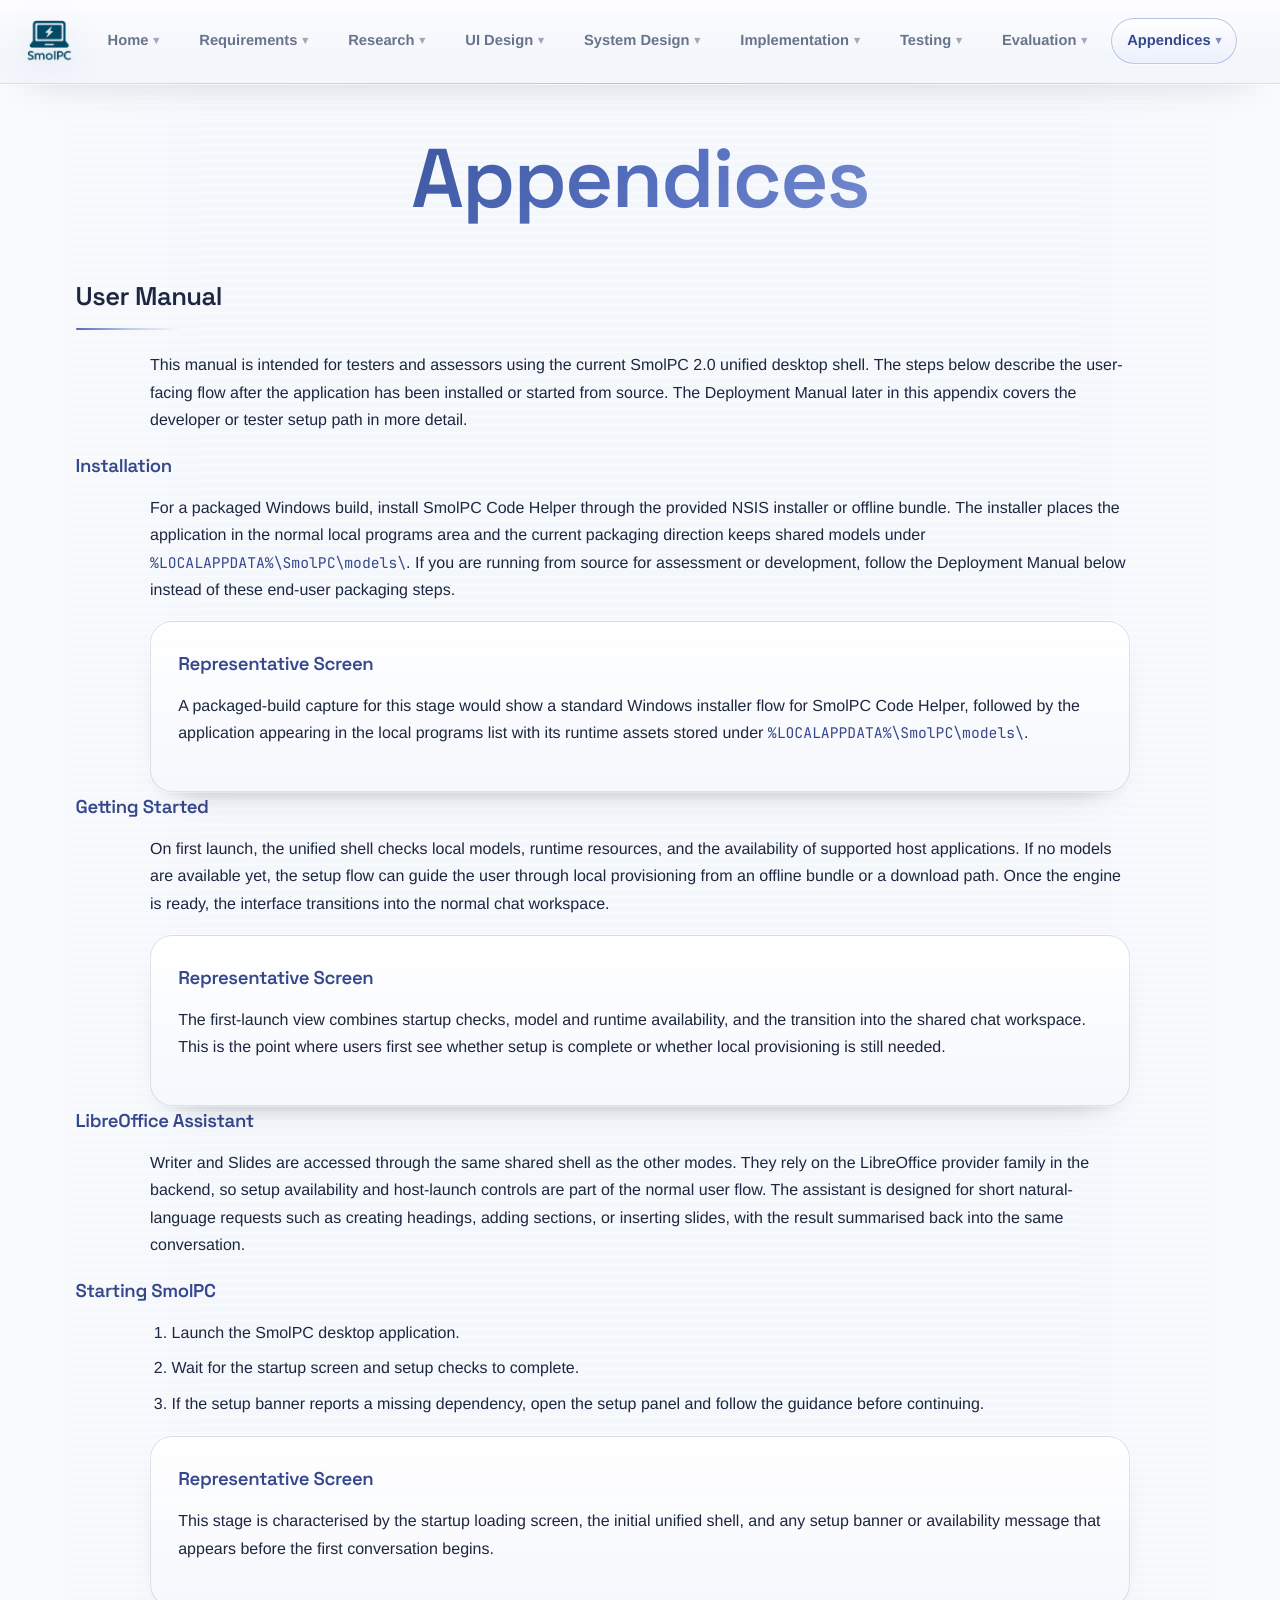
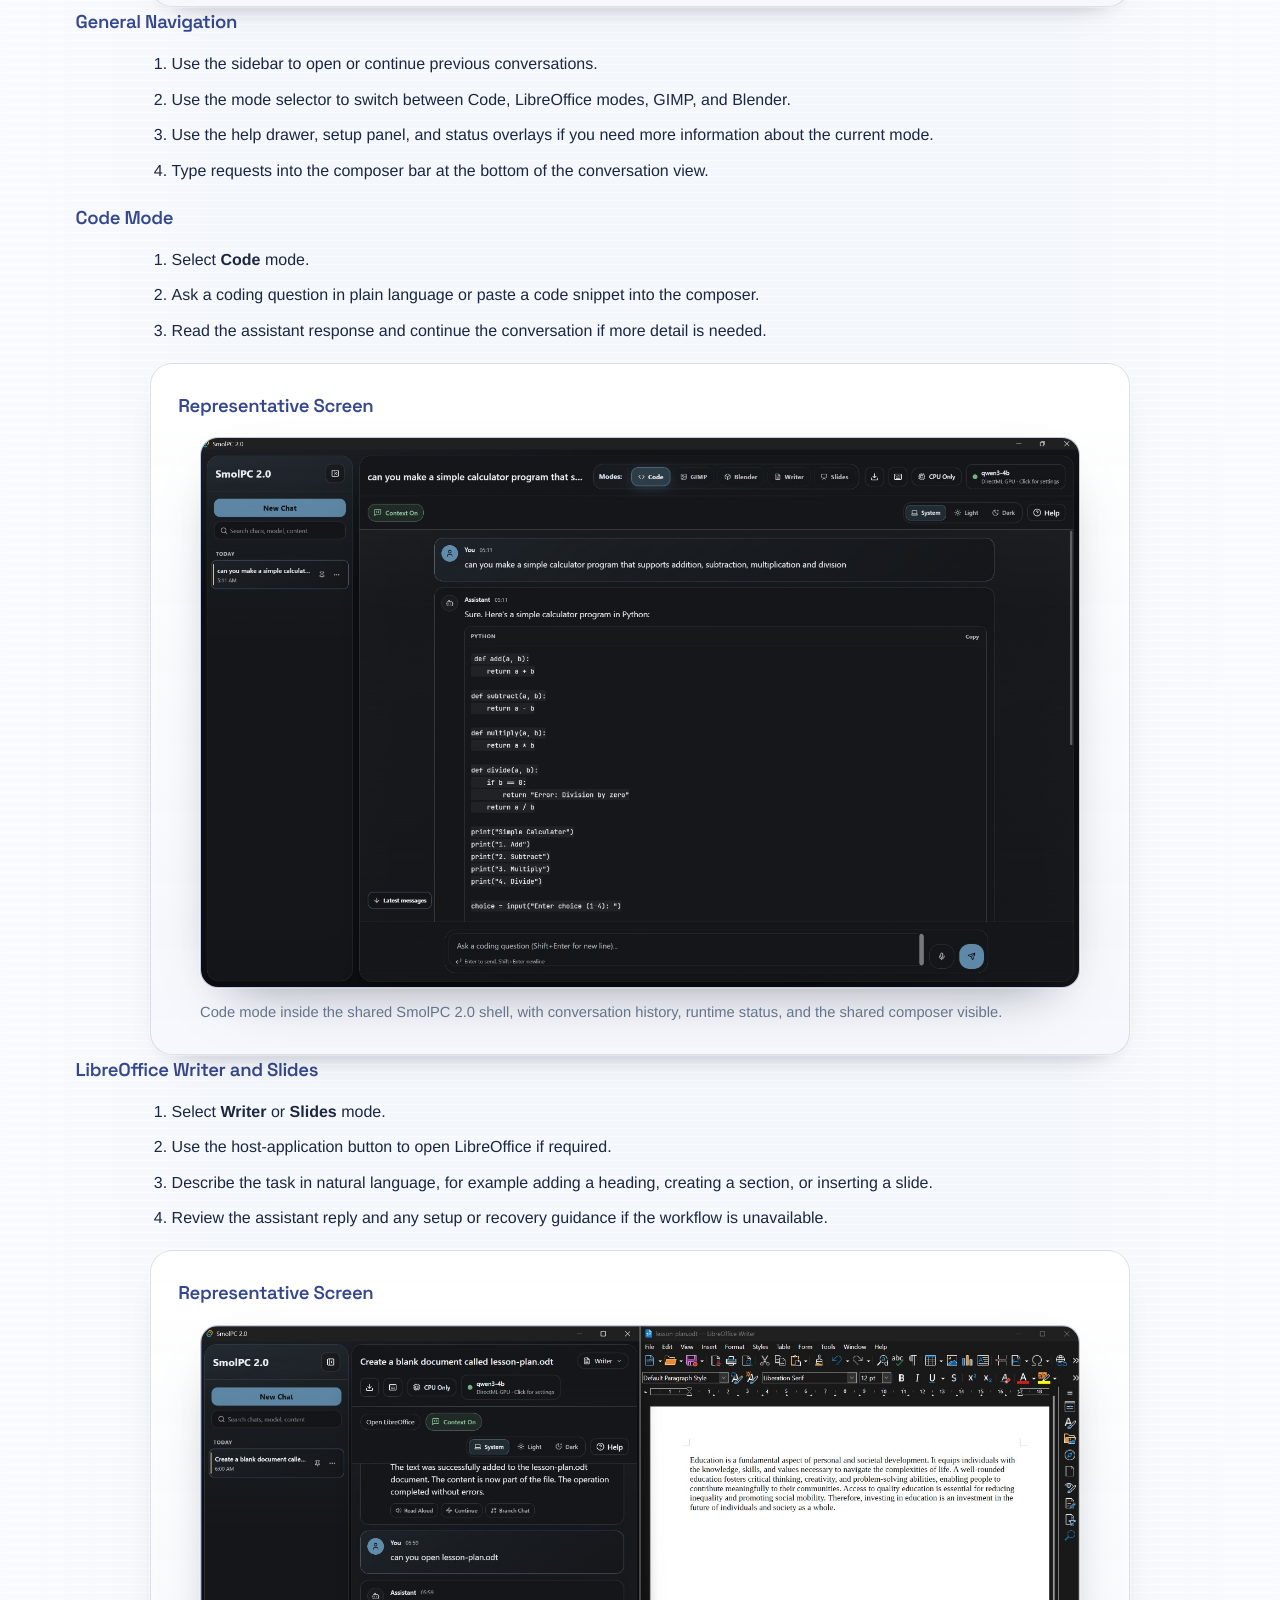
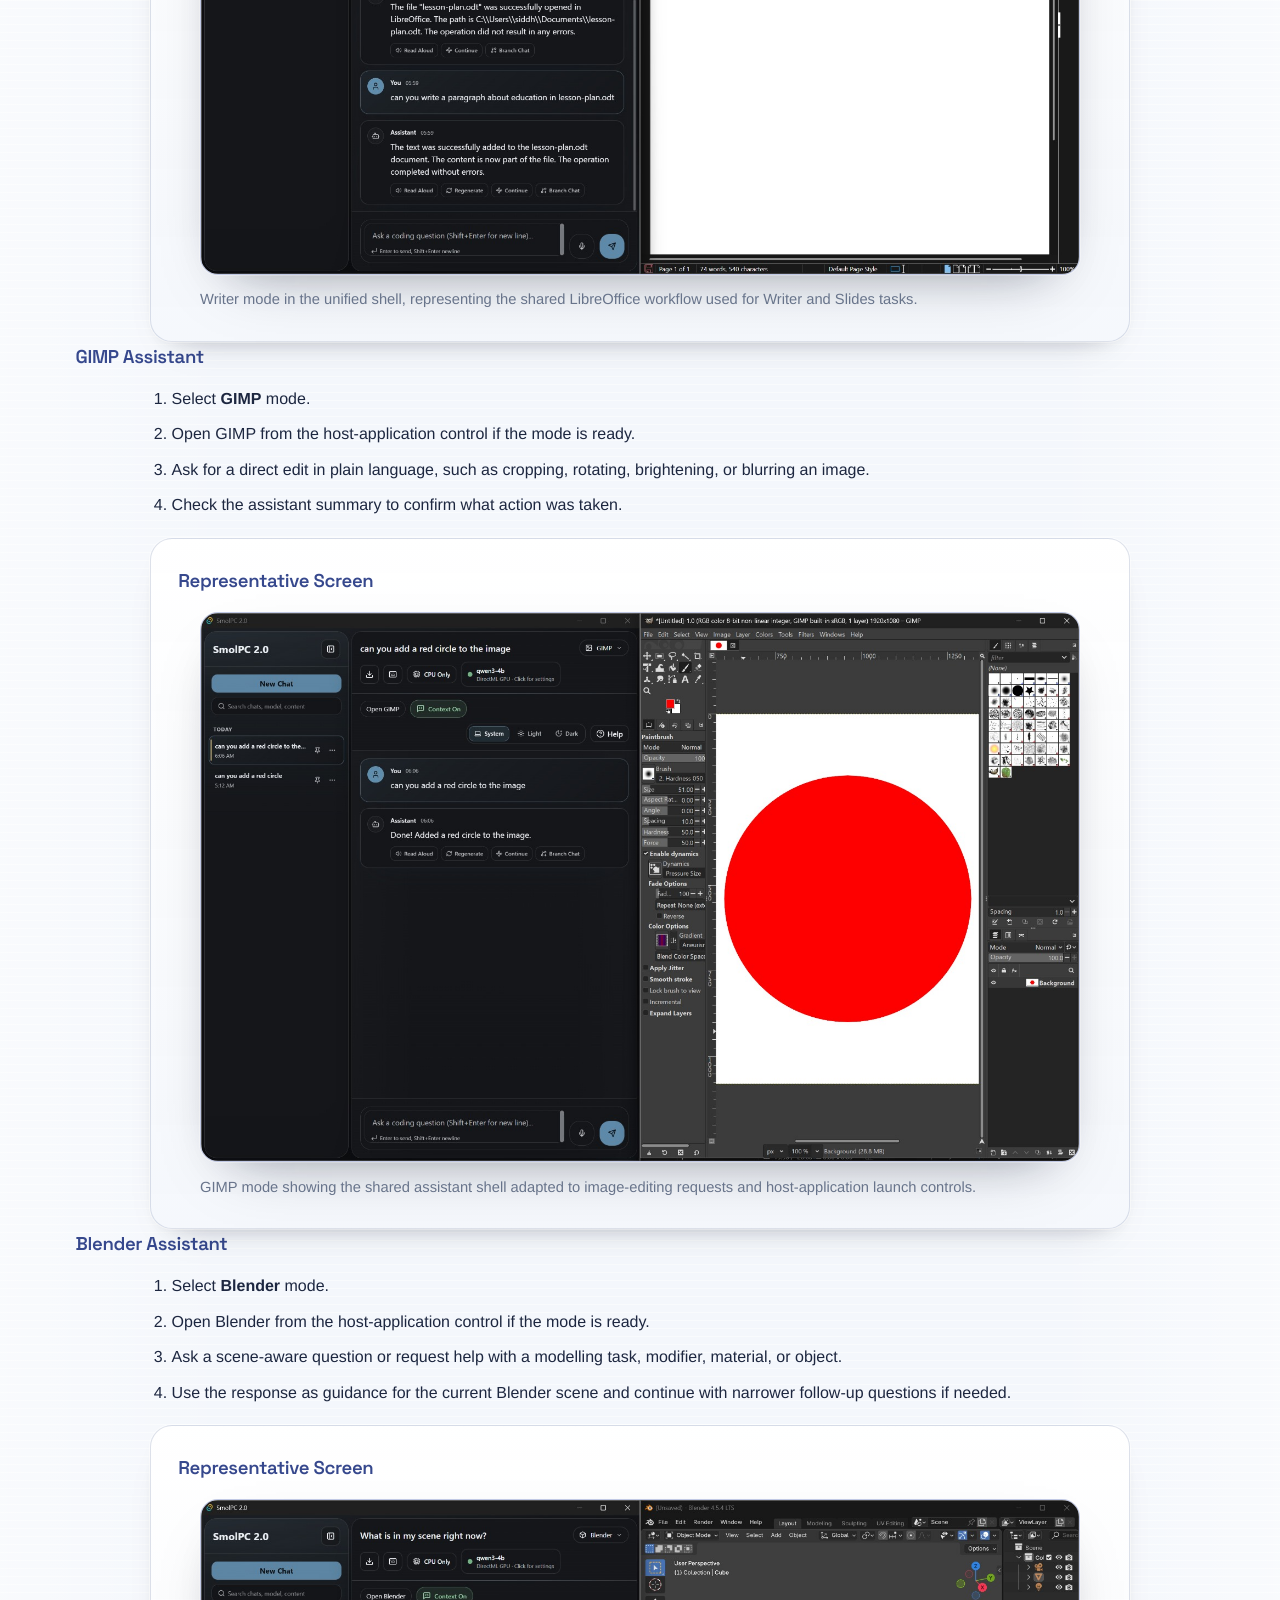
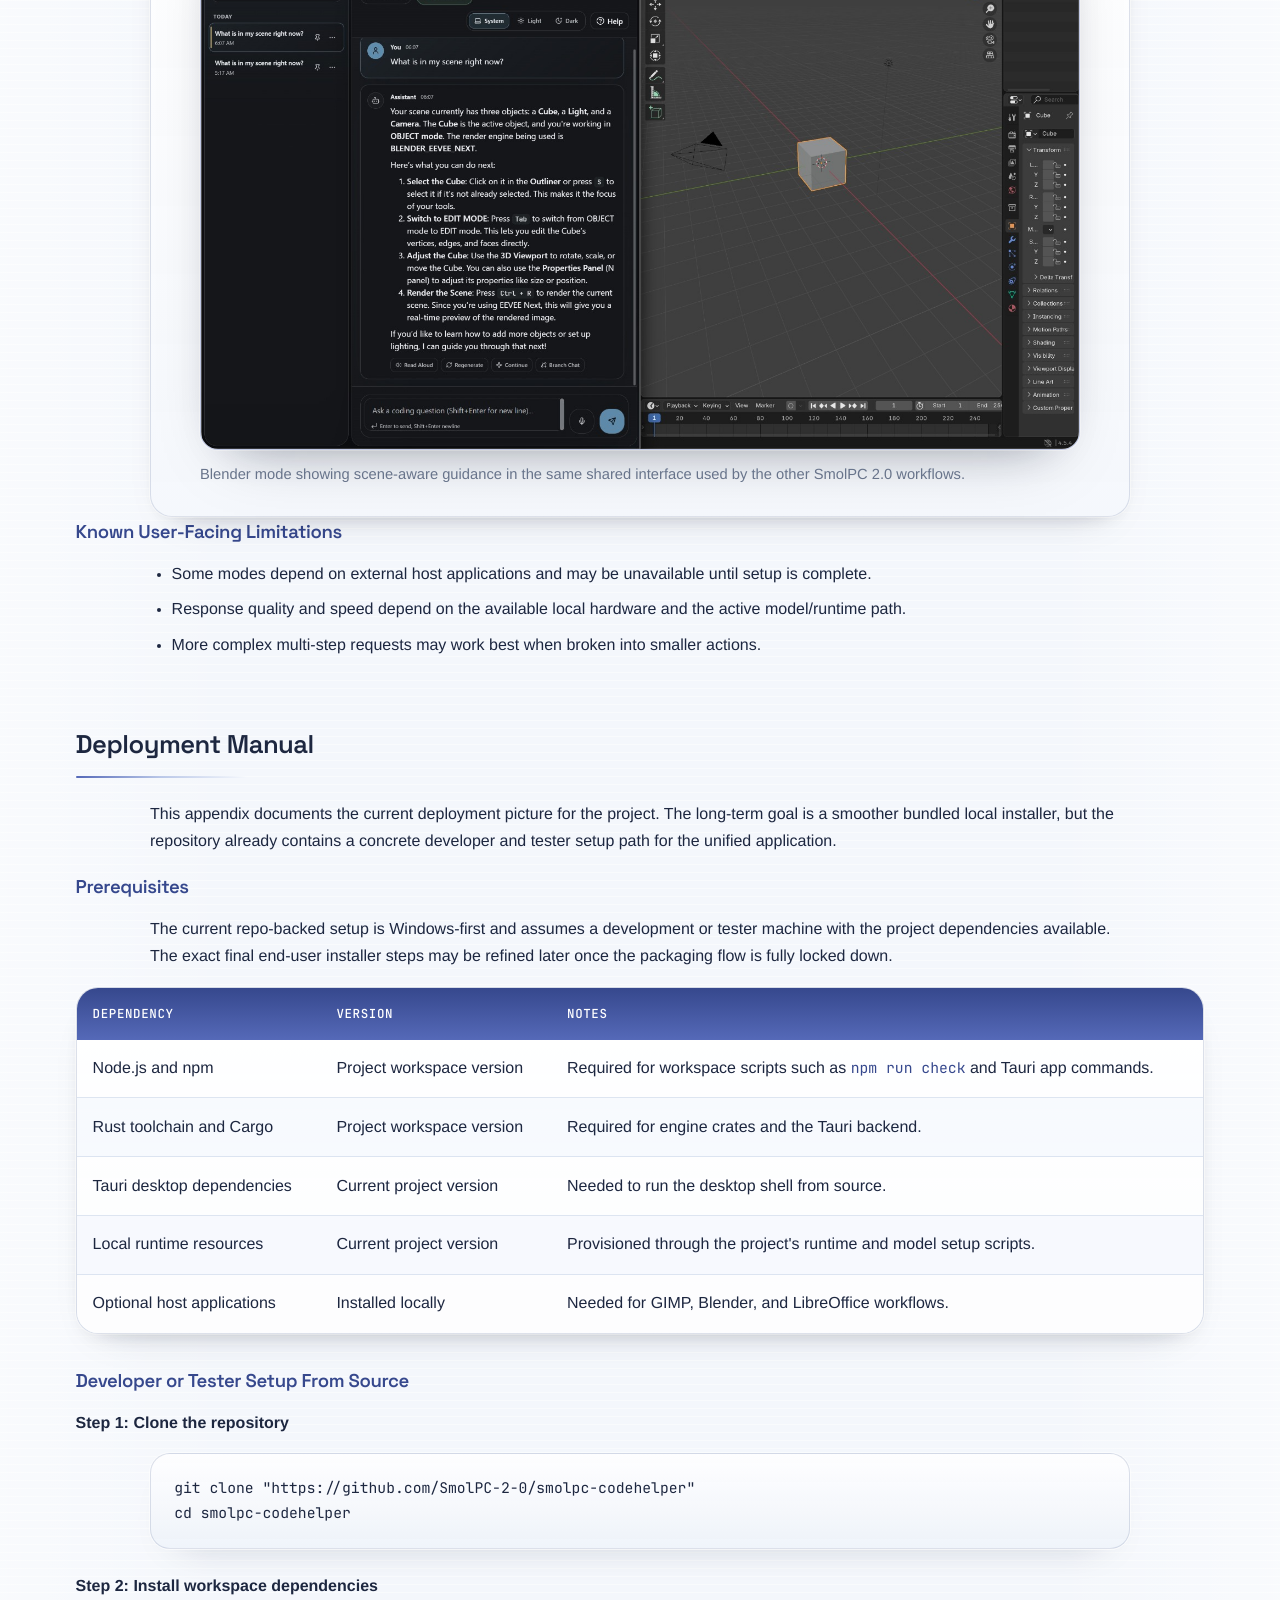
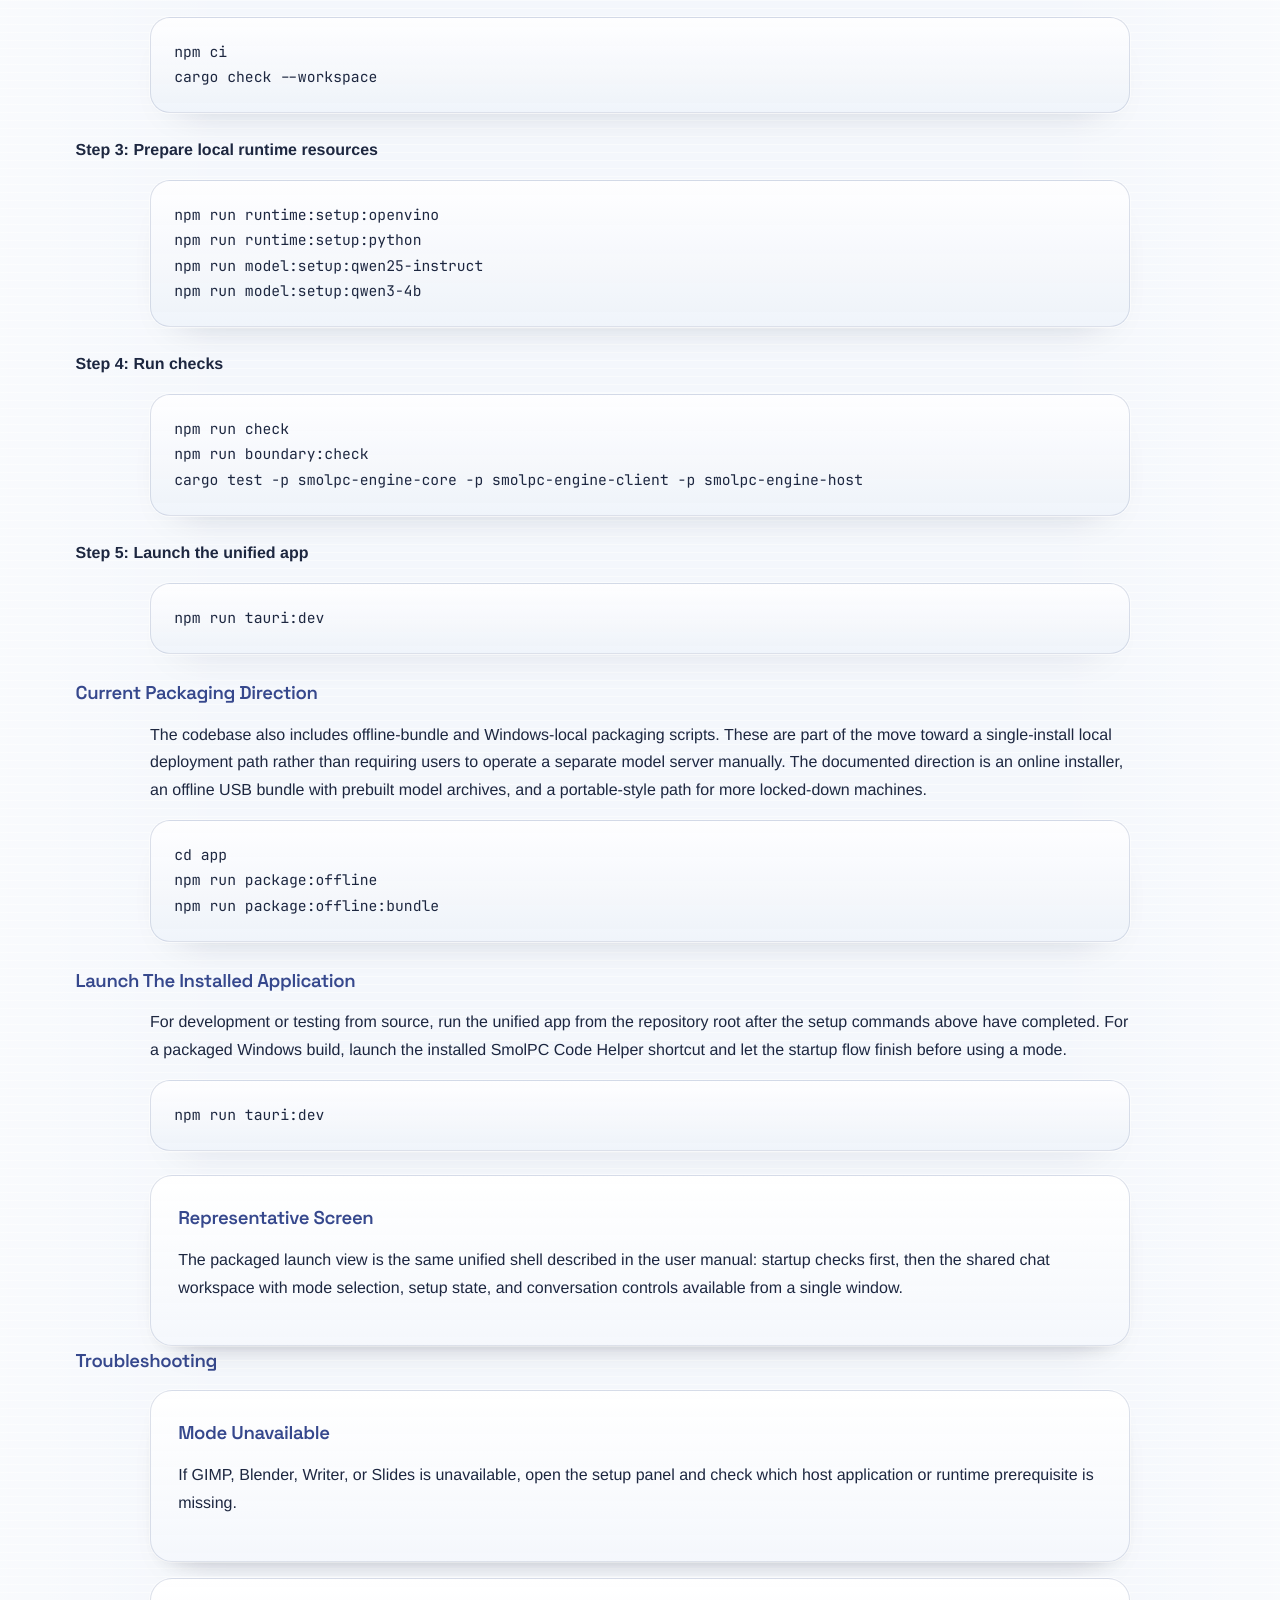
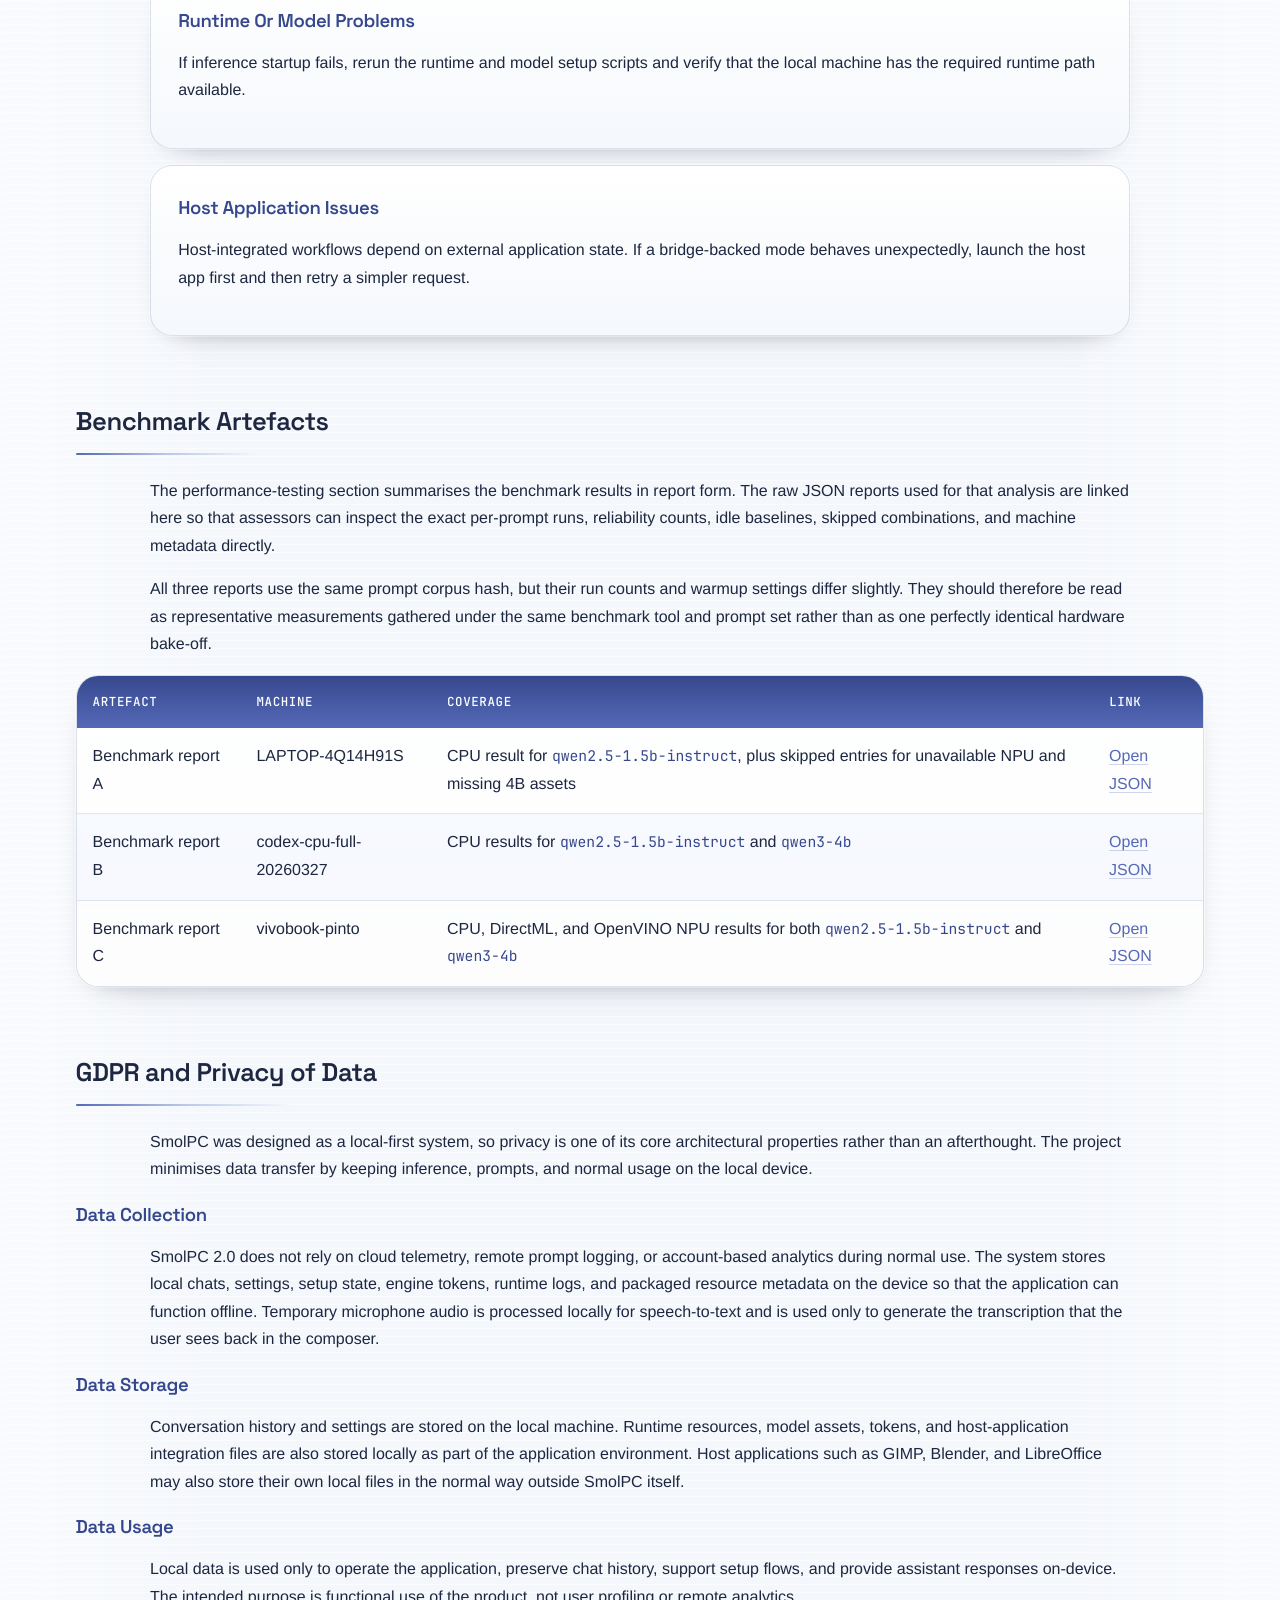
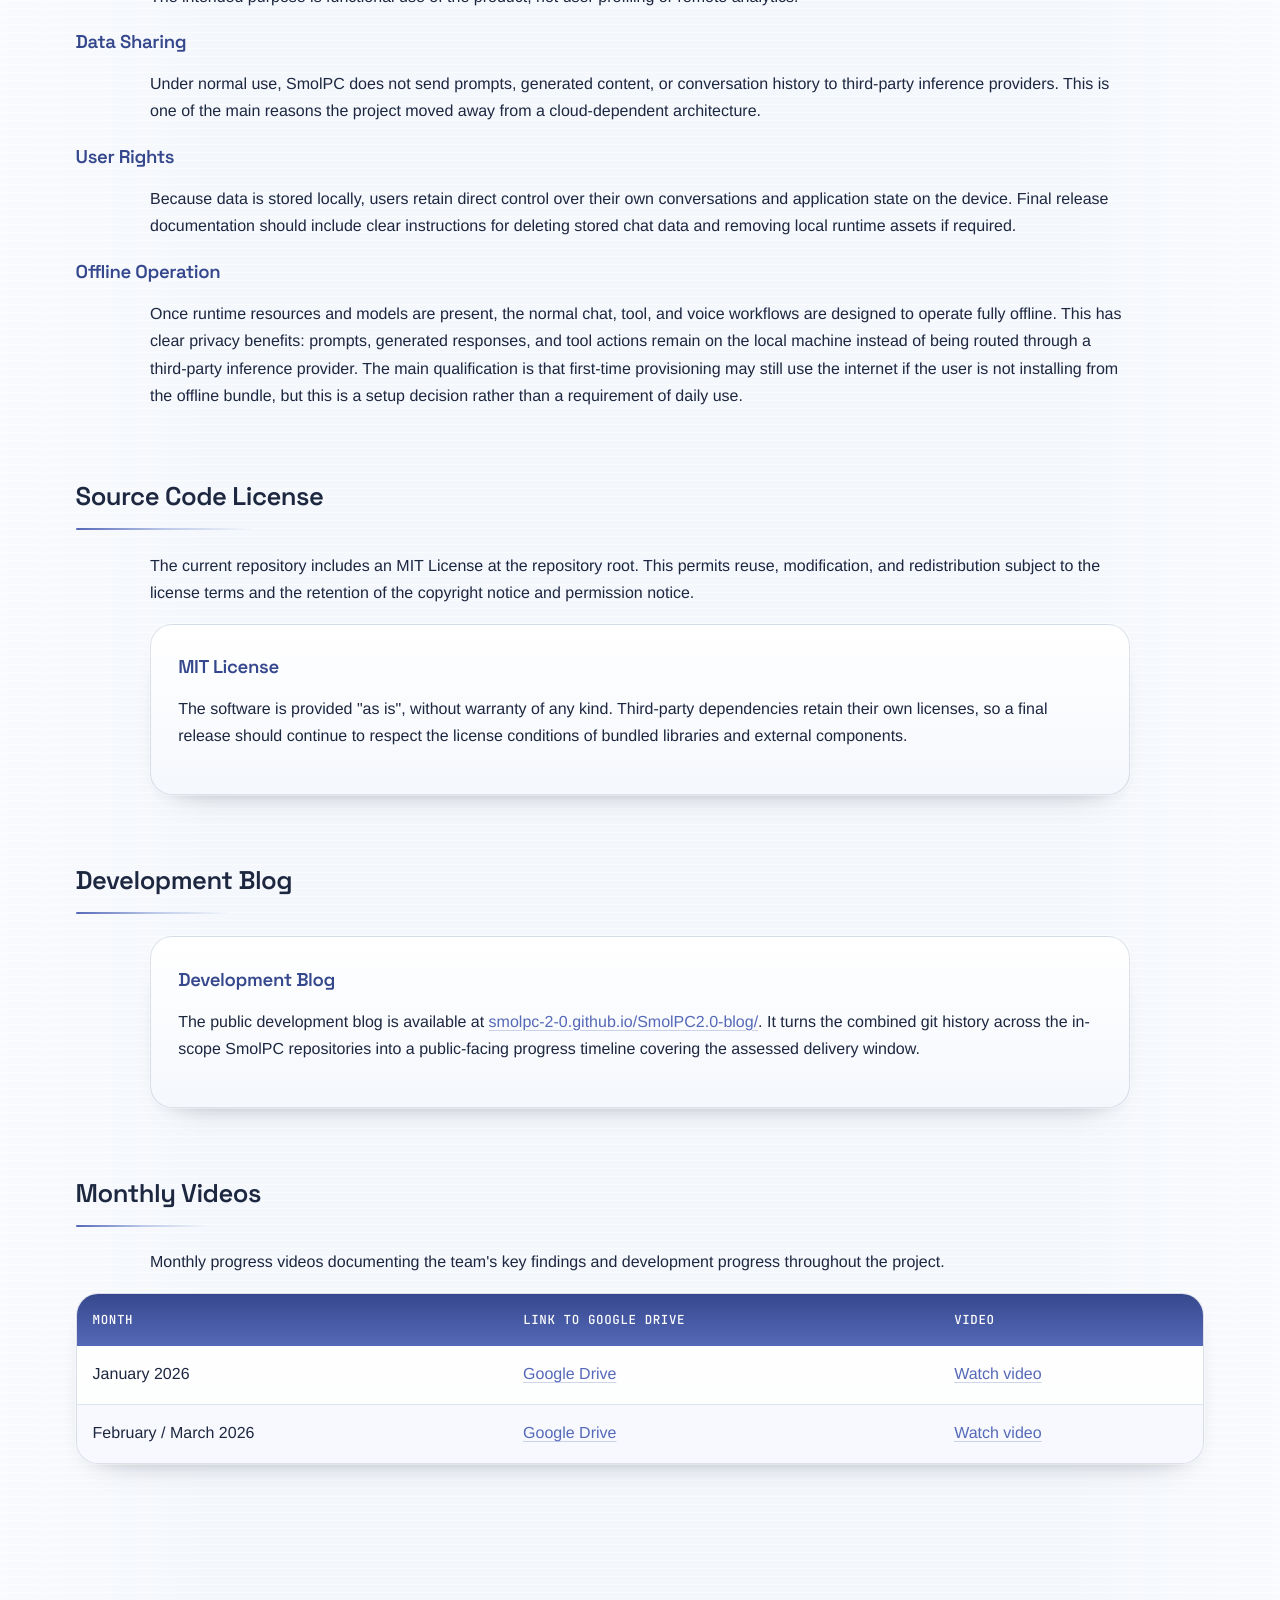
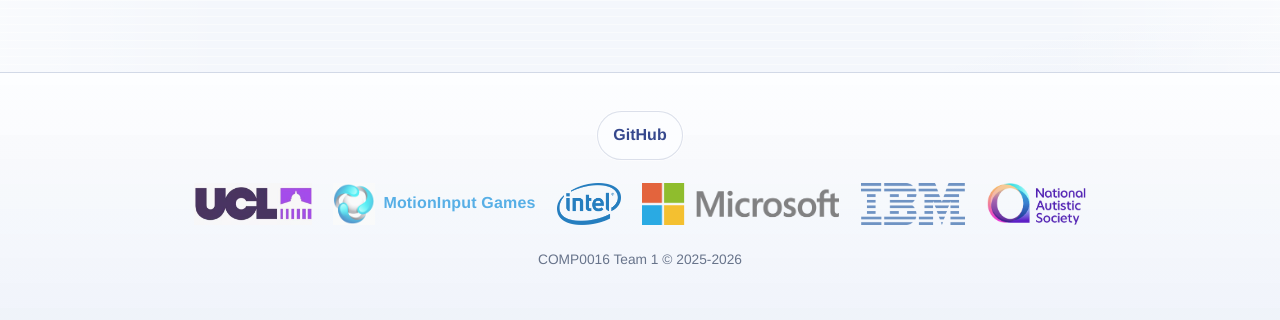
==== commit 67932e47: "docs(report): add benchmark results and artefacts" ====
--- a/appendices.html
+++ b/appendices.html
@@ -11,7 +11,7 @@
     <div class="nav-item"><a href="index.html">Home</a><div class="nav-dropdown"><a href="index.html#abstract">Abstract</a><a href="index.html#video">Video</a><a href="index.html#team">Team Members</a><a href="index.html#gantt">Project Timeline</a></div></div>
     <div class="nav-item"><a href="requirements.html">Requirements</a><div class="nav-dropdown"><a href="requirements.html#partner">Partner Introduction</a><a href="requirements.html#background">Background</a><a href="requirements.html#goals">Project Goals</a><a href="requirements.html#gathering">Requirements Gathering</a><a href="requirements.html#personas">Personas</a><a href="requirements.html#use-case-diagram">Use Case Diagram</a><a href="requirements.html#moscow">MoSCoW List</a></div></div>
     <div class="nav-item"><a href="research.html">Research</a><div class="nav-dropdown"><a href="research.html#requirements-discovery">Requirements Discovery</a><a href="research.html#related-projects">Related Projects</a><a href="research.html#technology-review">Technology Review</a><a href="research.html#summary">Summary</a><a href="research.html#consent-forms">Consent Forms</a></div></div>
-    <div class="nav-item"><a href="ui.html">UI Design</a><div class="nav-dropdown"><a href="ui.html#design-principles">Design Principles</a><a href="ui.html#overall-layout">Overall Layout</a><a href="ui.html#codehelper">CodeHelper</a><a href="ui.html#libreoffice">LibreOffice</a><a href="ui.html#gimp">GIMP</a><a href="ui.html#blender">Blender</a><a href="ui.html#artefacts">Artefacts</a></div></div>
+    <div class="nav-item"><a href="ui.html">UI Design</a><div class="nav-dropdown"><a href="ui.html#design-principles">Design Principles</a><a href="ui.html#unified-shell">Shared Shell</a><a href="ui.html#shared-wireframe">Wireframe</a><a href="ui.html#mode-adaptations">Mode Adaptations</a><a href="ui.html#artefacts">Artefacts</a></div></div>
     <div class="nav-item"><a href="system.html">System Design</a><div class="nav-dropdown"><a href="system.html#architecture">Architecture</a><a href="system.html#sequence-diagrams">Sequence Diagrams</a><a href="system.html#data-storage">Data Storage</a><a href="system.html#design-patterns">Design Patterns</a><a href="system.html#packages-apis">Packages &amp; APIs</a></div></div>
     <div class="nav-item"><a href="implementation.html">Implementation</a><div class="nav-dropdown"><a href="implementation.html#overview">Overview</a><a href="implementation.html#shared-infrastructure">Shared Infrastructure</a><a href="implementation.html#unified-shell">Unified Shell</a><a href="implementation.html#codehelper">CodeHelper</a><a href="implementation.html#gimp">GIMP</a><a href="implementation.html#blender">Blender</a><a href="implementation.html#libreoffice">LibreOffice</a></div></div>
     <div class="nav-item"><a href="testing.html">Testing</a><div class="nav-dropdown"><a href="testing.html#strategy">Strategy</a><a href="testing.html#unit-testing">Unit Testing</a><a href="testing.html#integration-testing">Integration Testing</a><a href="testing.html#prompt-testing">Prompt Testing</a><a href="testing.html#compatibility-testing">Compatibility</a><a href="testing.html#performance-testing">Performance</a><a href="testing.html#uat">User Acceptance</a></div></div>
@@ -242,6 +242,51 @@
 
     </section>
 
+    <section id="benchmark-artefacts">
+      <h2>Benchmark Artefacts</h2>
+      <p>
+        The performance-testing section summarises the benchmark results in report form. The raw JSON
+        reports used for that analysis are linked here so that assessors can inspect the exact per-prompt
+        runs, reliability counts, idle baselines, skipped combinations, and machine metadata directly.
+      </p>
+      <p>
+        All three reports use the same prompt corpus hash, but their run counts and warmup settings differ
+        slightly. They should therefore be read as representative measurements gathered under the same
+        benchmark tool and prompt set rather than as one perfectly identical hardware bake-off.
+      </p>
+
+      <table>
+        <thead>
+          <tr>
+            <th>Artefact</th>
+            <th>Machine</th>
+            <th>Coverage</th>
+            <th>Link</th>
+          </tr>
+        </thead>
+        <tbody>
+          <tr>
+            <td>Benchmark report A</td>
+            <td>LAPTOP-4Q14H91S</td>
+            <td>CPU result for <code>qwen2.5-1.5b-instruct</code>, plus skipped entries for unavailable NPU and missing 4B assets</td>
+            <td><a href="assets/benchmarks/benchmark-LAPTOP-4Q14H91S-2026-03-27.json" target="_blank" rel="noopener noreferrer">Open JSON</a></td>
+          </tr>
+          <tr>
+            <td>Benchmark report B</td>
+            <td>codex-cpu-full-20260327</td>
+            <td>CPU results for <code>qwen2.5-1.5b-instruct</code> and <code>qwen3-4b</code></td>
+            <td><a href="assets/benchmarks/benchmark-codex-cpu-full-20260327-2026-03-27.json" target="_blank" rel="noopener noreferrer">Open JSON</a></td>
+          </tr>
+          <tr>
+            <td>Benchmark report C</td>
+            <td>vivobook-pinto</td>
+            <td>CPU, DirectML, and OpenVINO NPU results for both <code>qwen2.5-1.5b-instruct</code> and <code>qwen3-4b</code></td>
+            <td><a href="assets/benchmarks/benchmark-vivobook-pinto-2026-03-27.json" target="_blank" rel="noopener noreferrer">Open JSON</a></td>
+          </tr>
+        </tbody>
+      </table>
+    </section>
+
     <section id="gdpr">
       <h2>GDPR and Privacy of Data</h2>
       <p>
--- a/css/style.css
+++ b/css/style.css
@@ -1157,6 +1157,65 @@
   margin: 0.85rem auto 0;
 }
 
+.wireframe-frame {
+  display: block;
+  width: 100%;
+  margin-top: 0.9rem;
+  overflow: hidden;
+  border: 1px solid var(--outline-strong);
+  border-radius: 18px;
+  box-shadow: var(--shadow-strong), var(--glow-subtle);
+  background: #0d1117;
+  height: 586px;
+}
+
+.wireframe-embed {
+  display: block;
+  width: 1380px;
+  height: 880px;
+  border: 0;
+  transform-origin: top left;
+  transform: scale(0.665);
+}
+
+.evolution-grid {
+  display: grid;
+  grid-template-columns: repeat(2, minmax(0, 1fr));
+  gap: 1rem;
+  margin-top: 1rem;
+}
+
+.evolution-card {
+  margin: 0;
+  padding: 1rem;
+  border: 1px solid var(--outline-soft);
+  border-radius: 18px;
+  background: rgba(255, 255, 255, 0.74);
+  box-shadow: var(--shadow-soft);
+}
+
+.evolution-image {
+  display: block;
+  width: 100%;
+  border-radius: 14px;
+  border: 1px solid var(--outline-strong);
+  box-shadow: var(--shadow-strong), var(--glow-subtle);
+  background: rgba(255, 255, 255, 0.92);
+}
+
+.evolution-caption {
+  margin-top: 0.85rem;
+  color: var(--text-muted);
+  font-size: 0.95rem;
+  line-height: 1.6;
+}
+
+.evolution-caption strong {
+  display: block;
+  margin-bottom: 0.22rem;
+  color: var(--text);
+}
+
 .uc-block {
   margin-bottom: 1.8rem;
 }
@@ -1335,6 +1394,18 @@
   .team-grid {
     gap: 1.2rem;
   }
+
+  .wireframe-frame {
+    height: 500px;
+  }
+
+  .wireframe-embed {
+    transform: scale(0.565);
+  }
+
+  .evolution-grid {
+    grid-template-columns: 1fr;
+  }
 }
 
 @media (max-width: 768px) {
@@ -1386,6 +1457,18 @@
   .abstract-grid,
   .hero-mini-grid {
     grid-template-columns: 1fr;
+  }
+
+  .wireframe-frame {
+    height: 395px;
+  }
+
+  .wireframe-embed {
+    transform: scale(0.445);
+  }
+
+  .evolution-card {
+    padding: 0.85rem;
   }
 
   .hero-links {
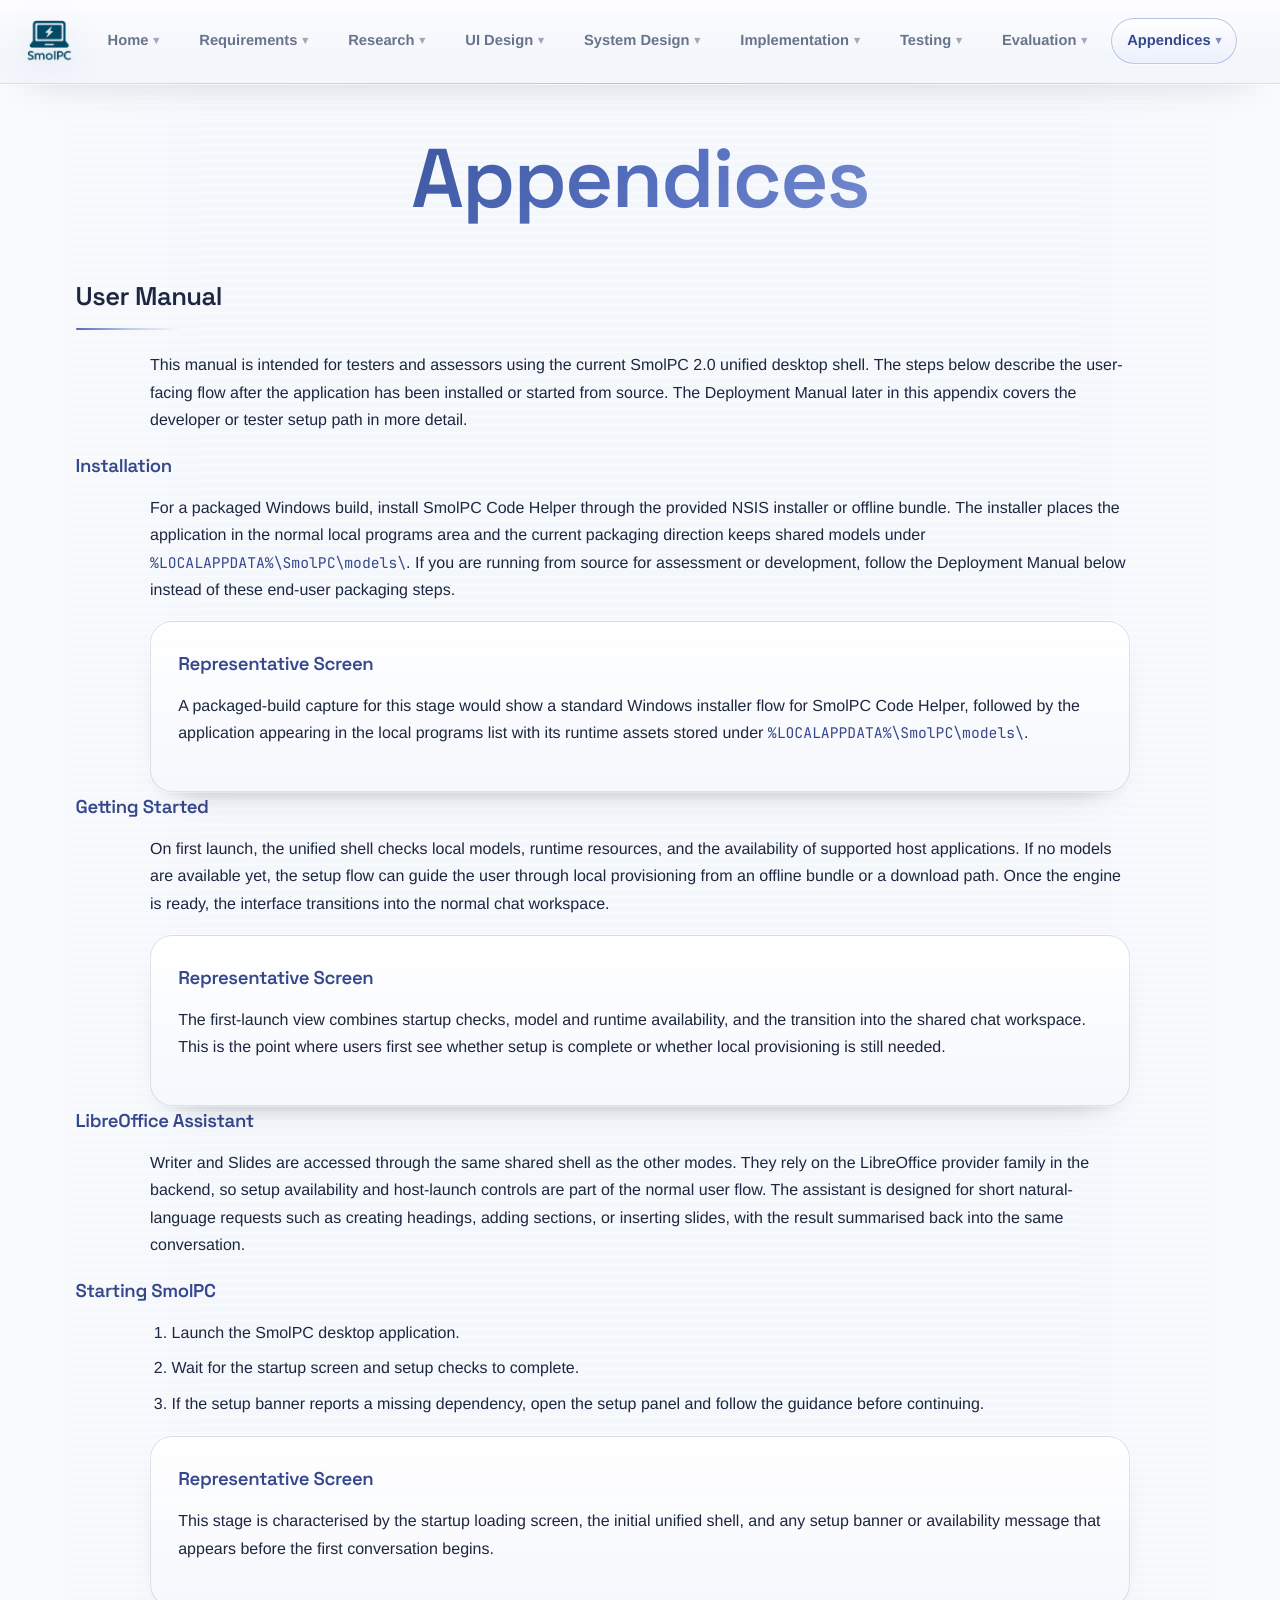
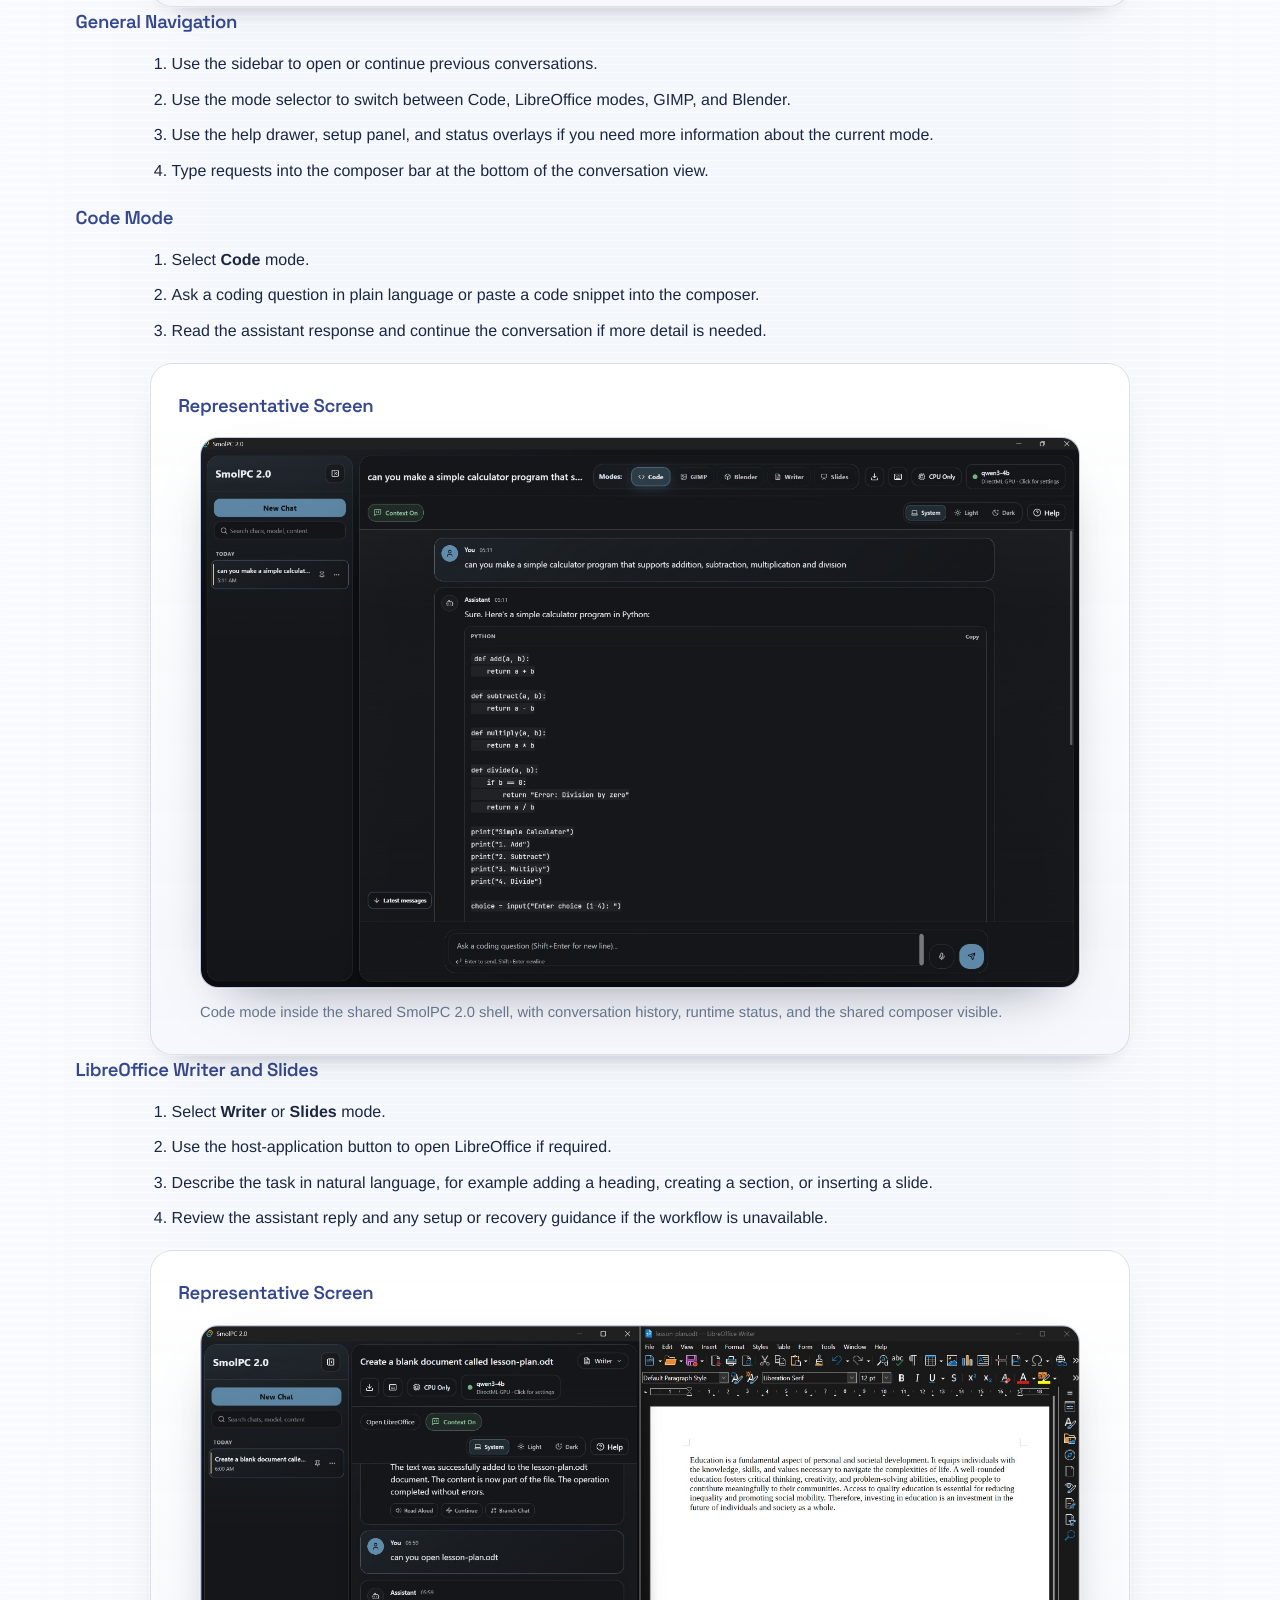
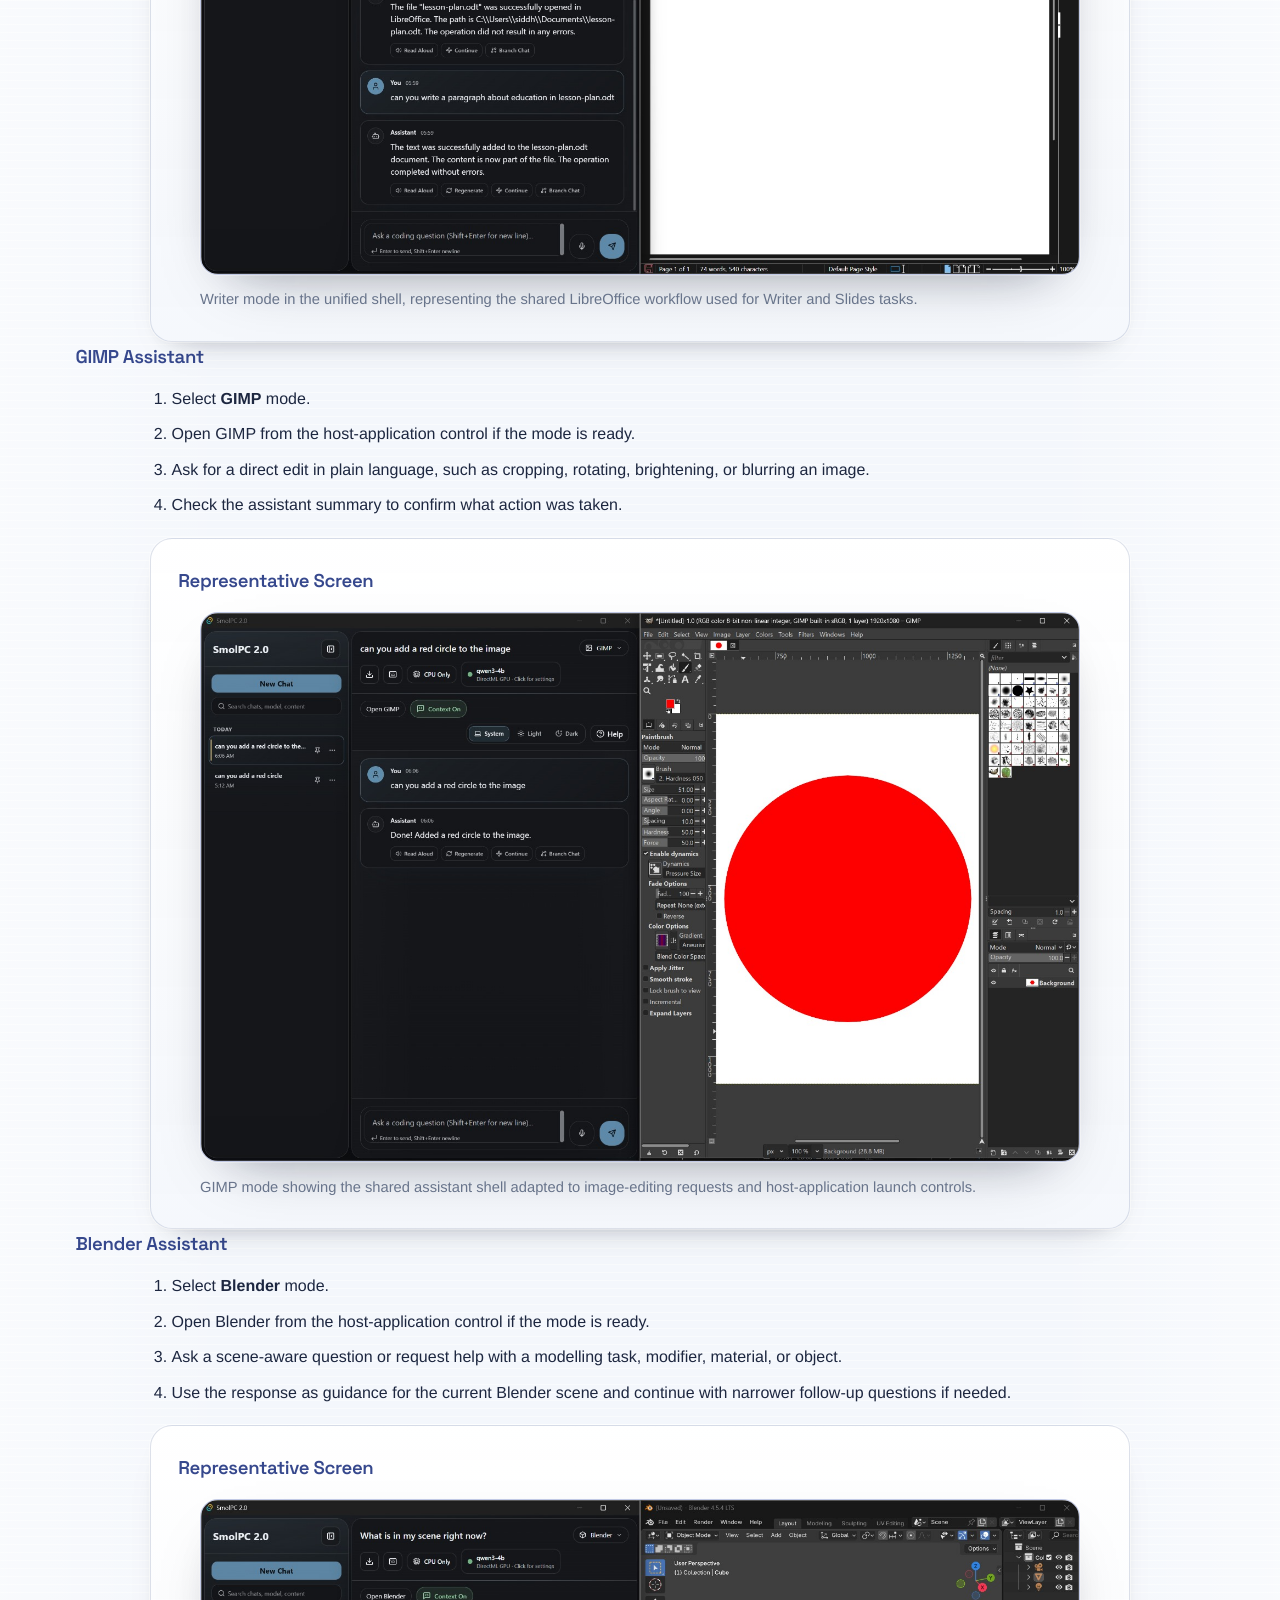
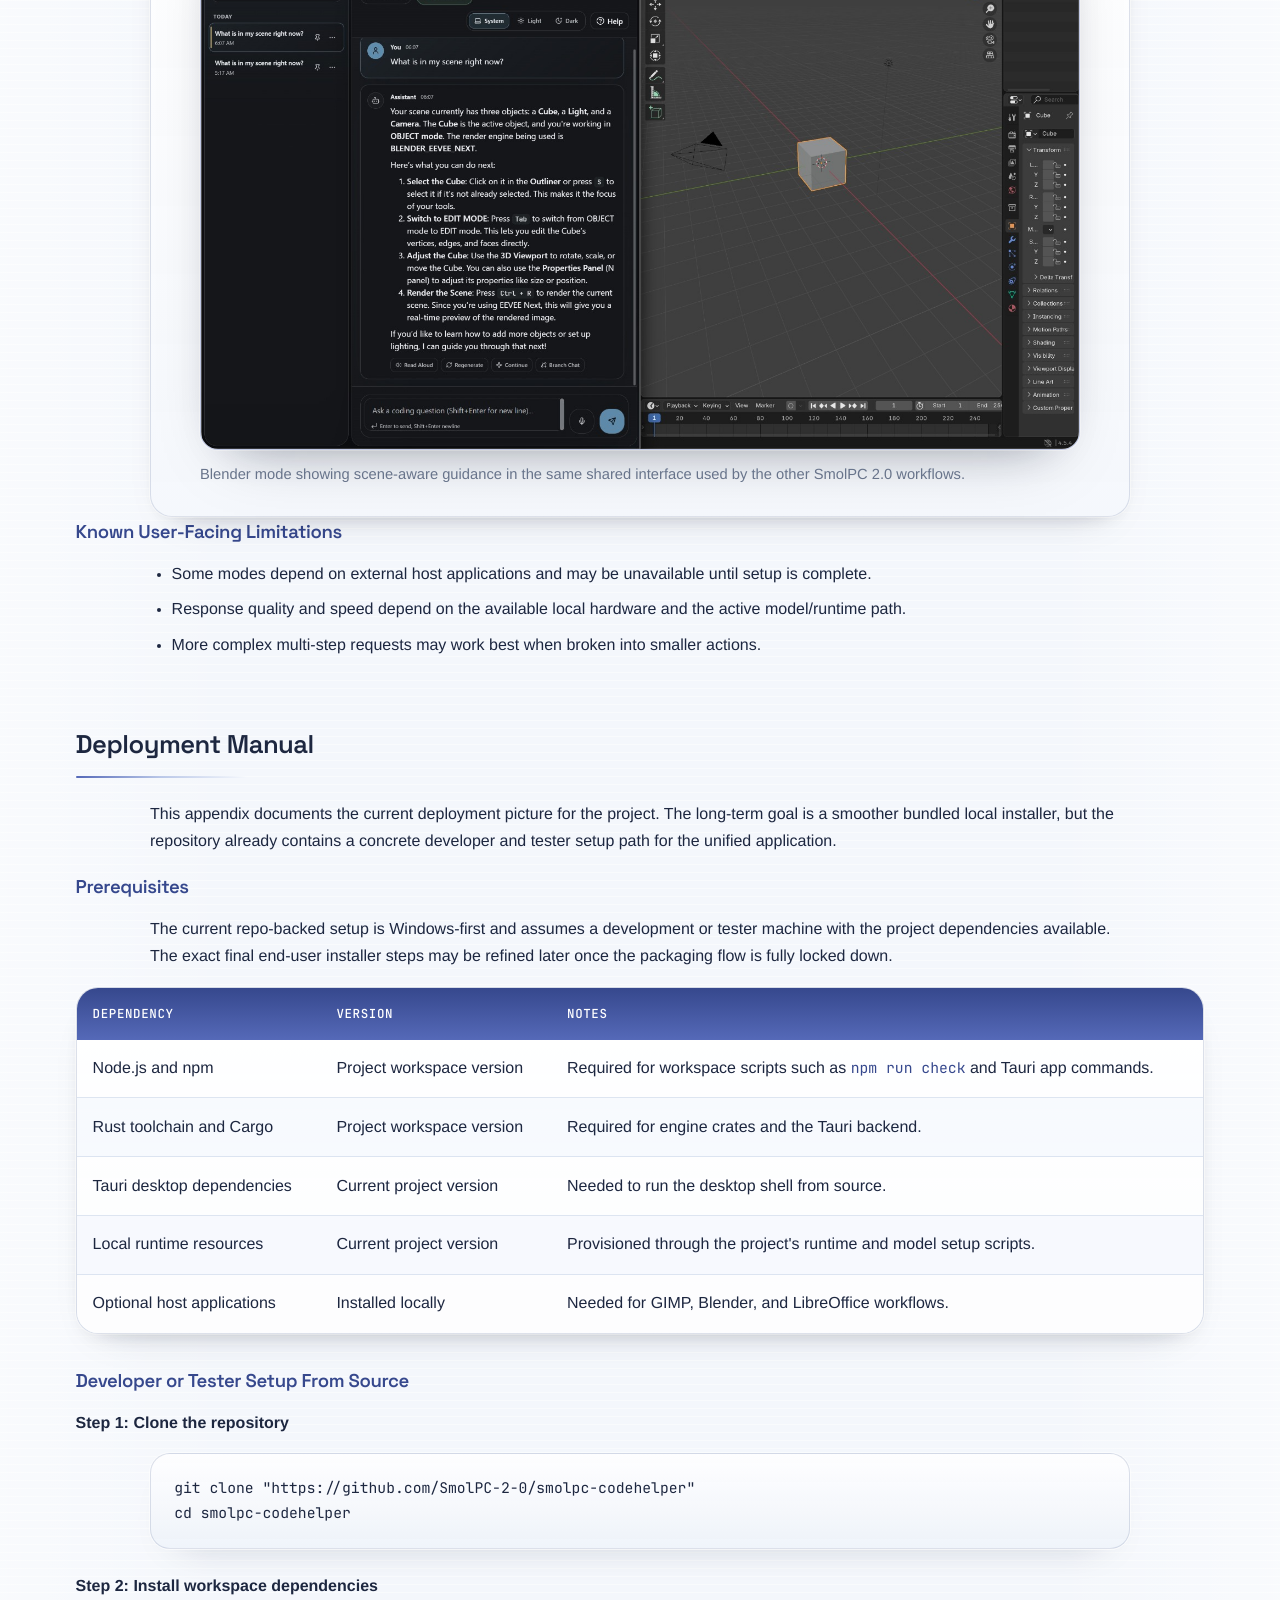
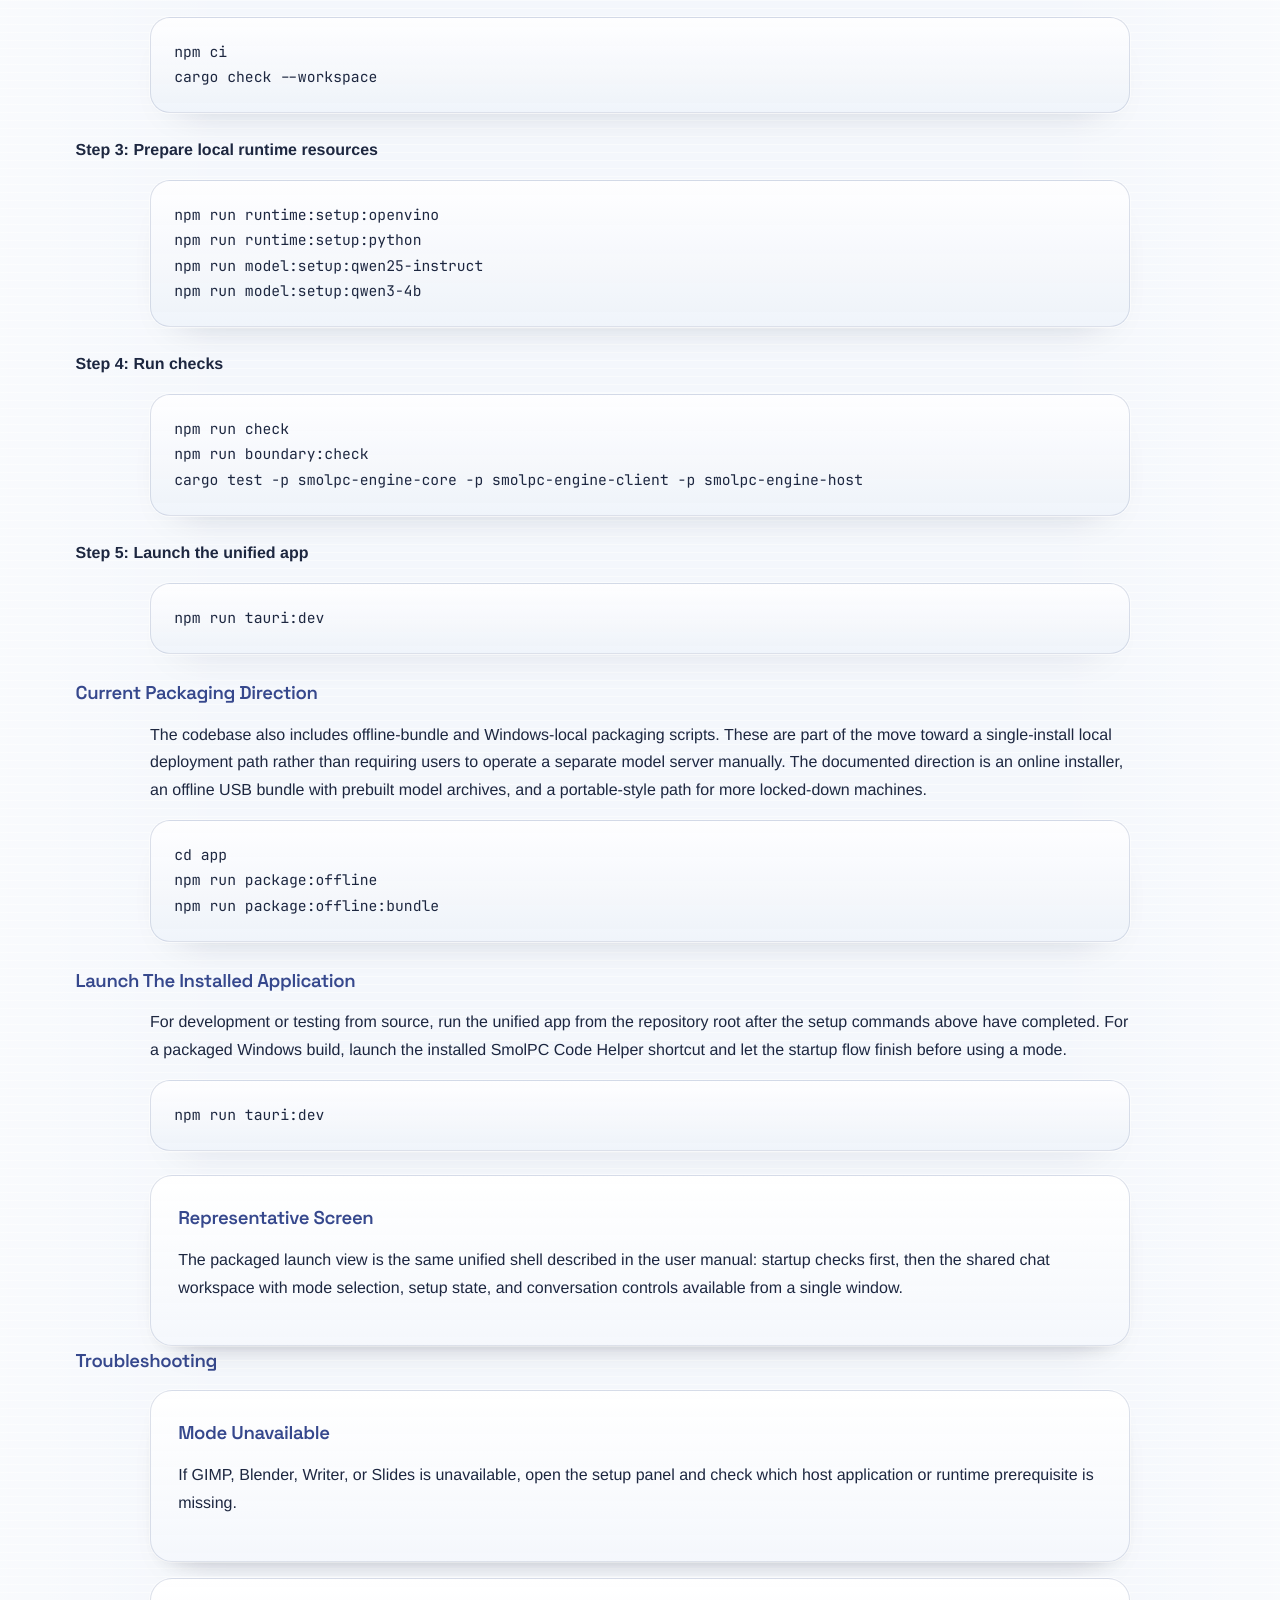
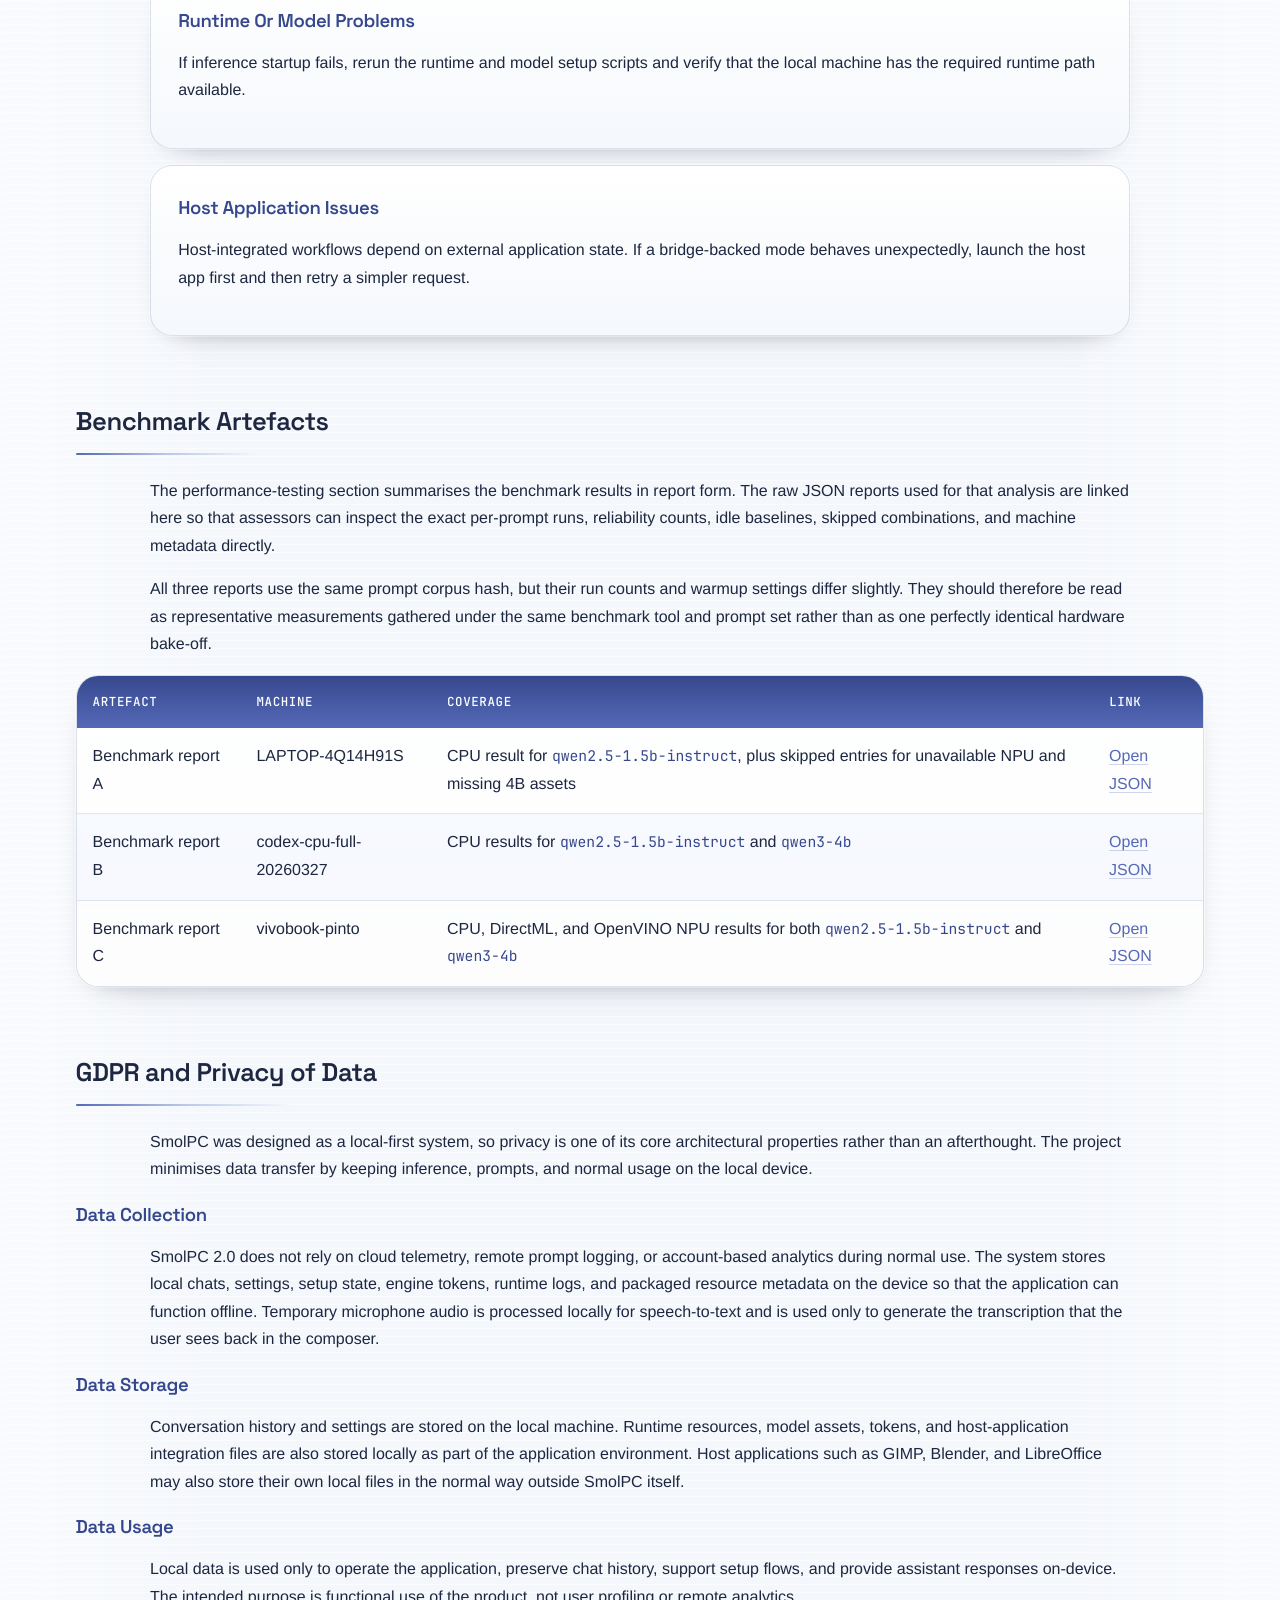
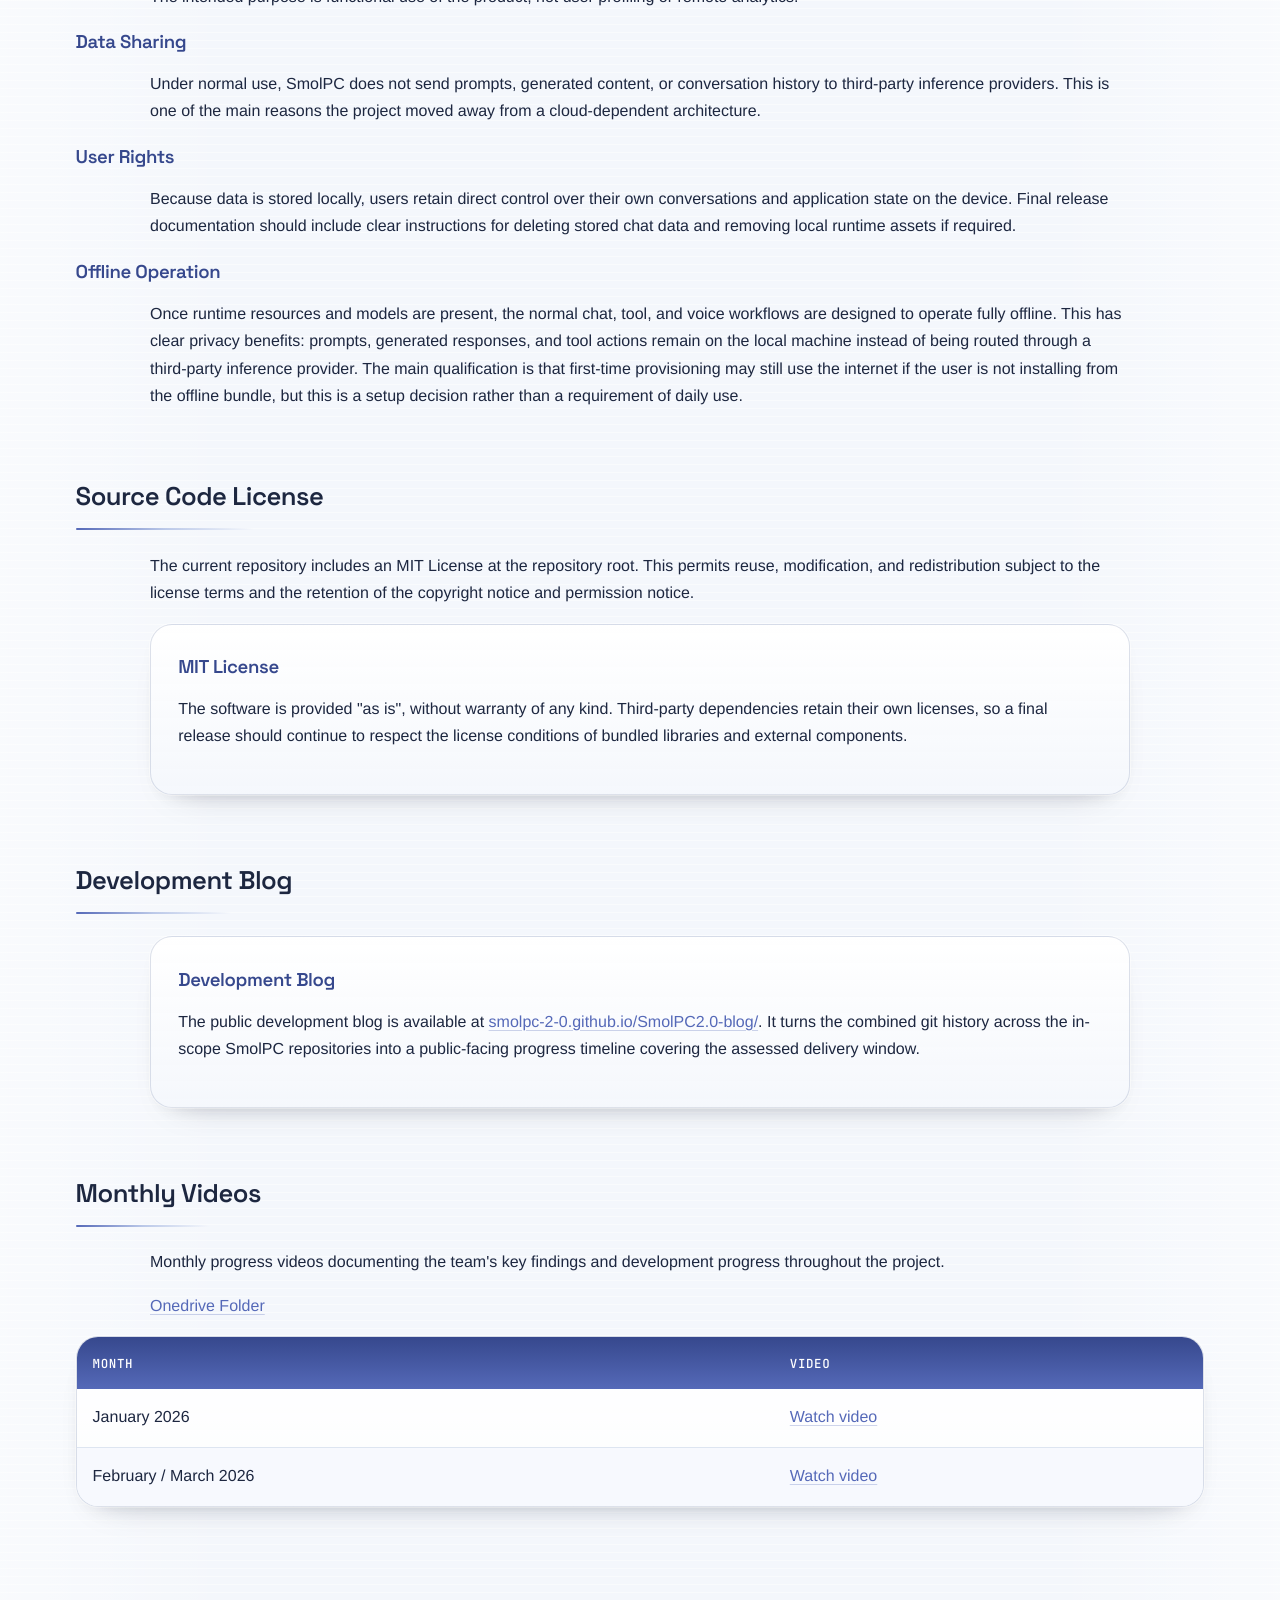
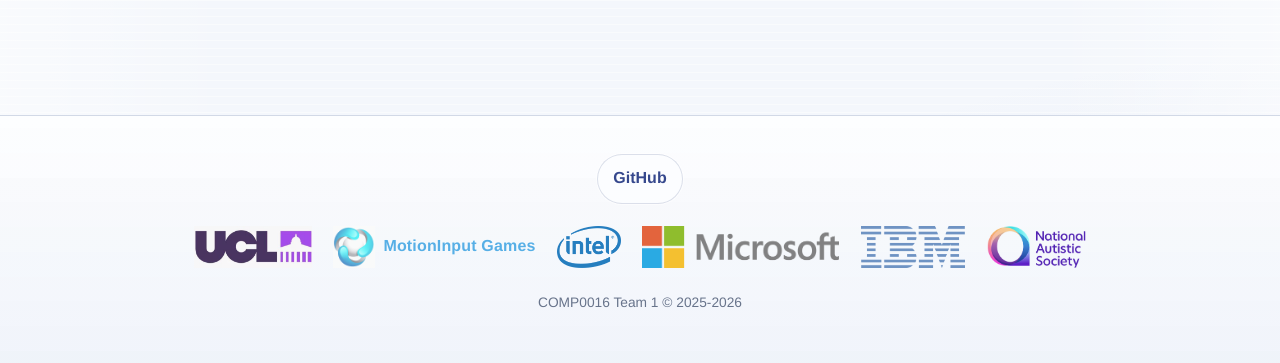
==== commit 529768f7: "added onedrive folder" ====
--- a/appendices.html
+++ b/appendices.html
@@ -360,13 +360,15 @@
     <section id="monthly-videos">
       <h2>Monthly Videos</h2>
       <p>Monthly progress videos documenting the team's key findings and development progress throughout the project.</p>
+      <p><a href="https://liveuclac-my.sharepoint.com/:f:/g/personal/zcabmon_ucl_ac_uk/IgBcRus4405nTYYkNVr_8MFzAc511vnxC5TeXzkUpIfMwVw?e=Ojh6X6
+" target="_blank" rel="videos"> Onedrive Folder </a></p>
 
 
       <table>
         <thead>
           <tr>
             <th>Month</th>
-            <th>Link to Google Drive</th>
+            <!-- <th>Link to Google Drive</th> -->
             <th>Video</th>
           </tr>
         </thead>
@@ -383,12 +385,12 @@
           </tr> -->
           <tr>
             <td>January 2026</td>
-            <td><a href="https://drive.google.com/file/d/1DNR1KZbhIhqQ_pXQfP_H0uFl3RcvBO0Y/view?usp=sharing" target="_blank" rel="noopener noreferrer">Google Drive</a></td>
+            <!-- <td><a href="https://drive.google.com/file/d/1DNR1KZbhIhqQ_pXQfP_H0uFl3RcvBO0Y/view?usp=sharing" target="_blank" rel="noopener noreferrer">Google Drive</a></td> -->
             <td><a href="assets/videos/january-update.mp4">Watch video</a></td>
           </tr>
           <tr>
             <td>February / March 2026</td>
-            <td><a href="https://drive.google.com/file/d/1ihS3NHNszOVjDfePvT6O-OWpgRi17Zbd/view?usp=sharing" target="_blank" rel="noopener noreferrer">Google Drive</a></td>
+            <!-- <td><a href="https://drive.google.com/file/d/1ihS3NHNszOVjDfePvT6O-OWpgRi17Zbd/view?usp=sharing" target="_blank" rel="noopener noreferrer">Google Drive</a></td> -->
             <td><a href="assets/videos/feb-march-update.mp4">Watch video</a></td>
           </tr>
         </tbody>
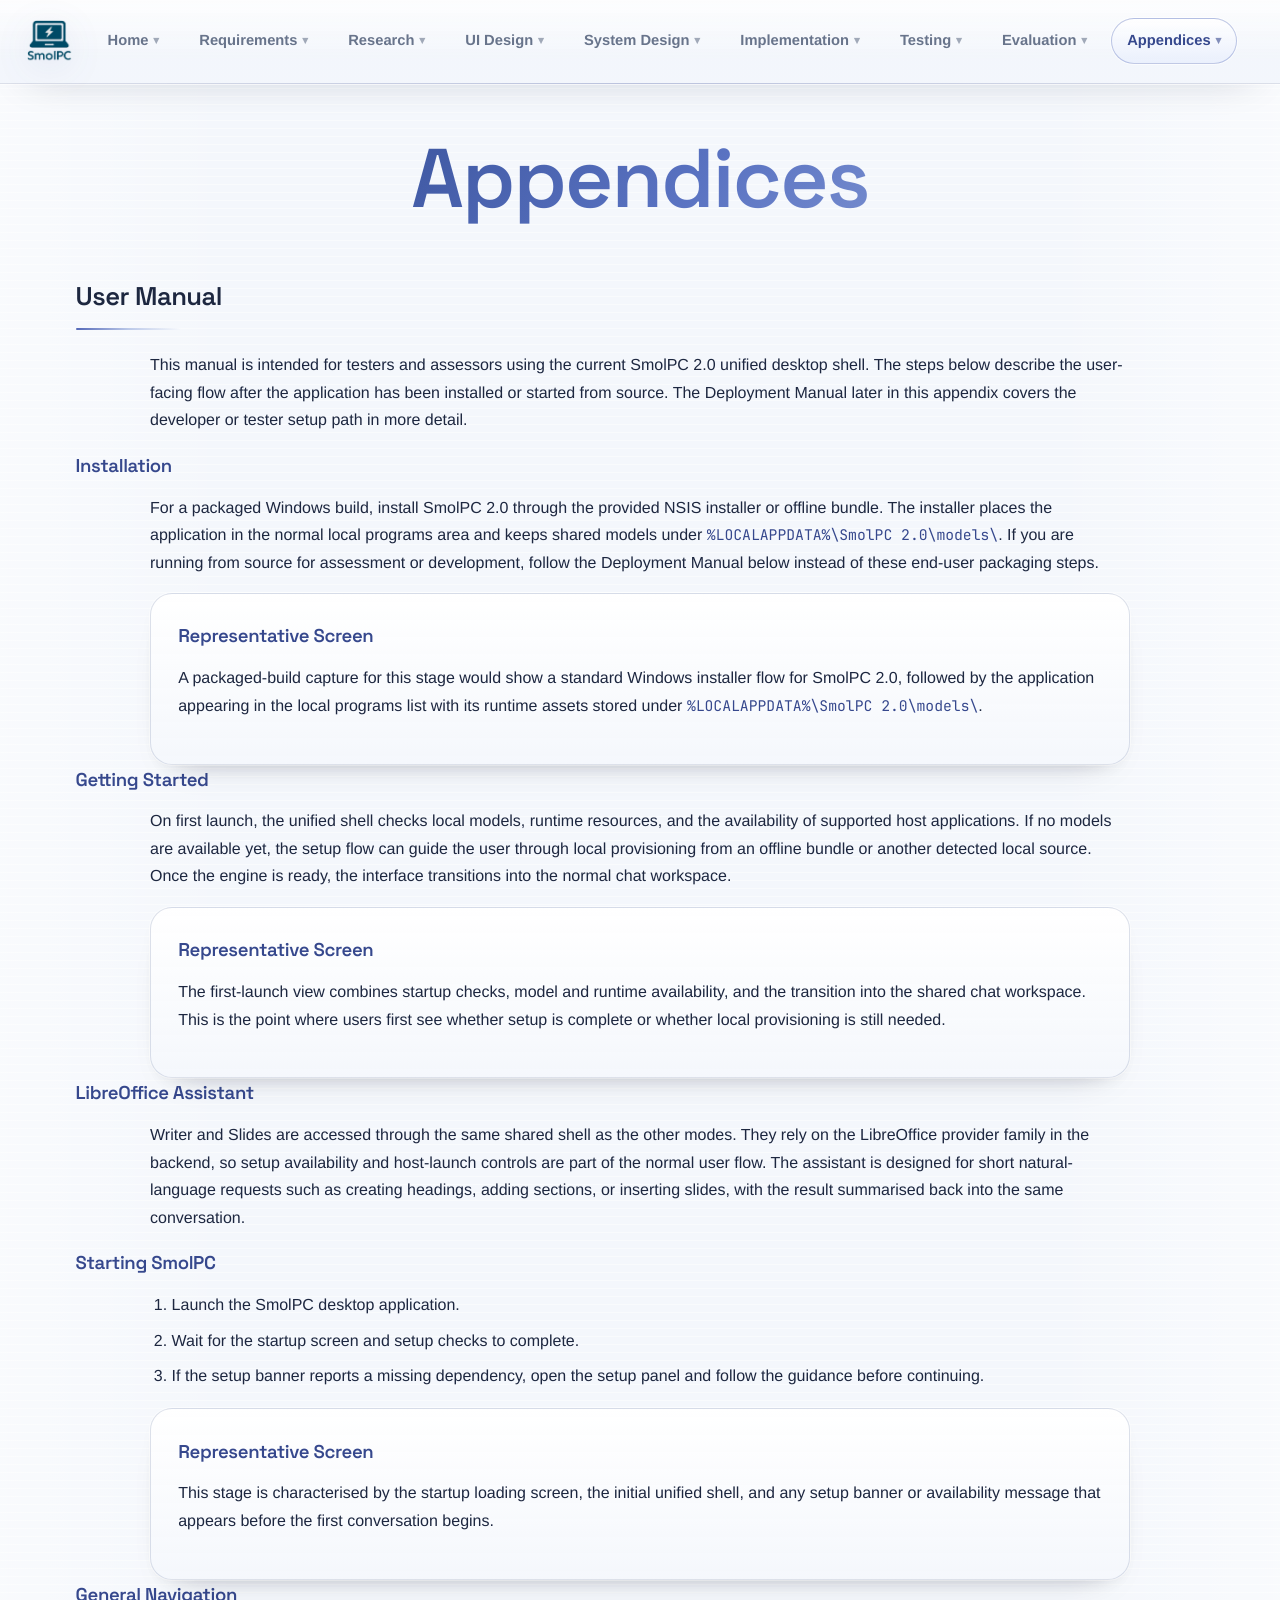
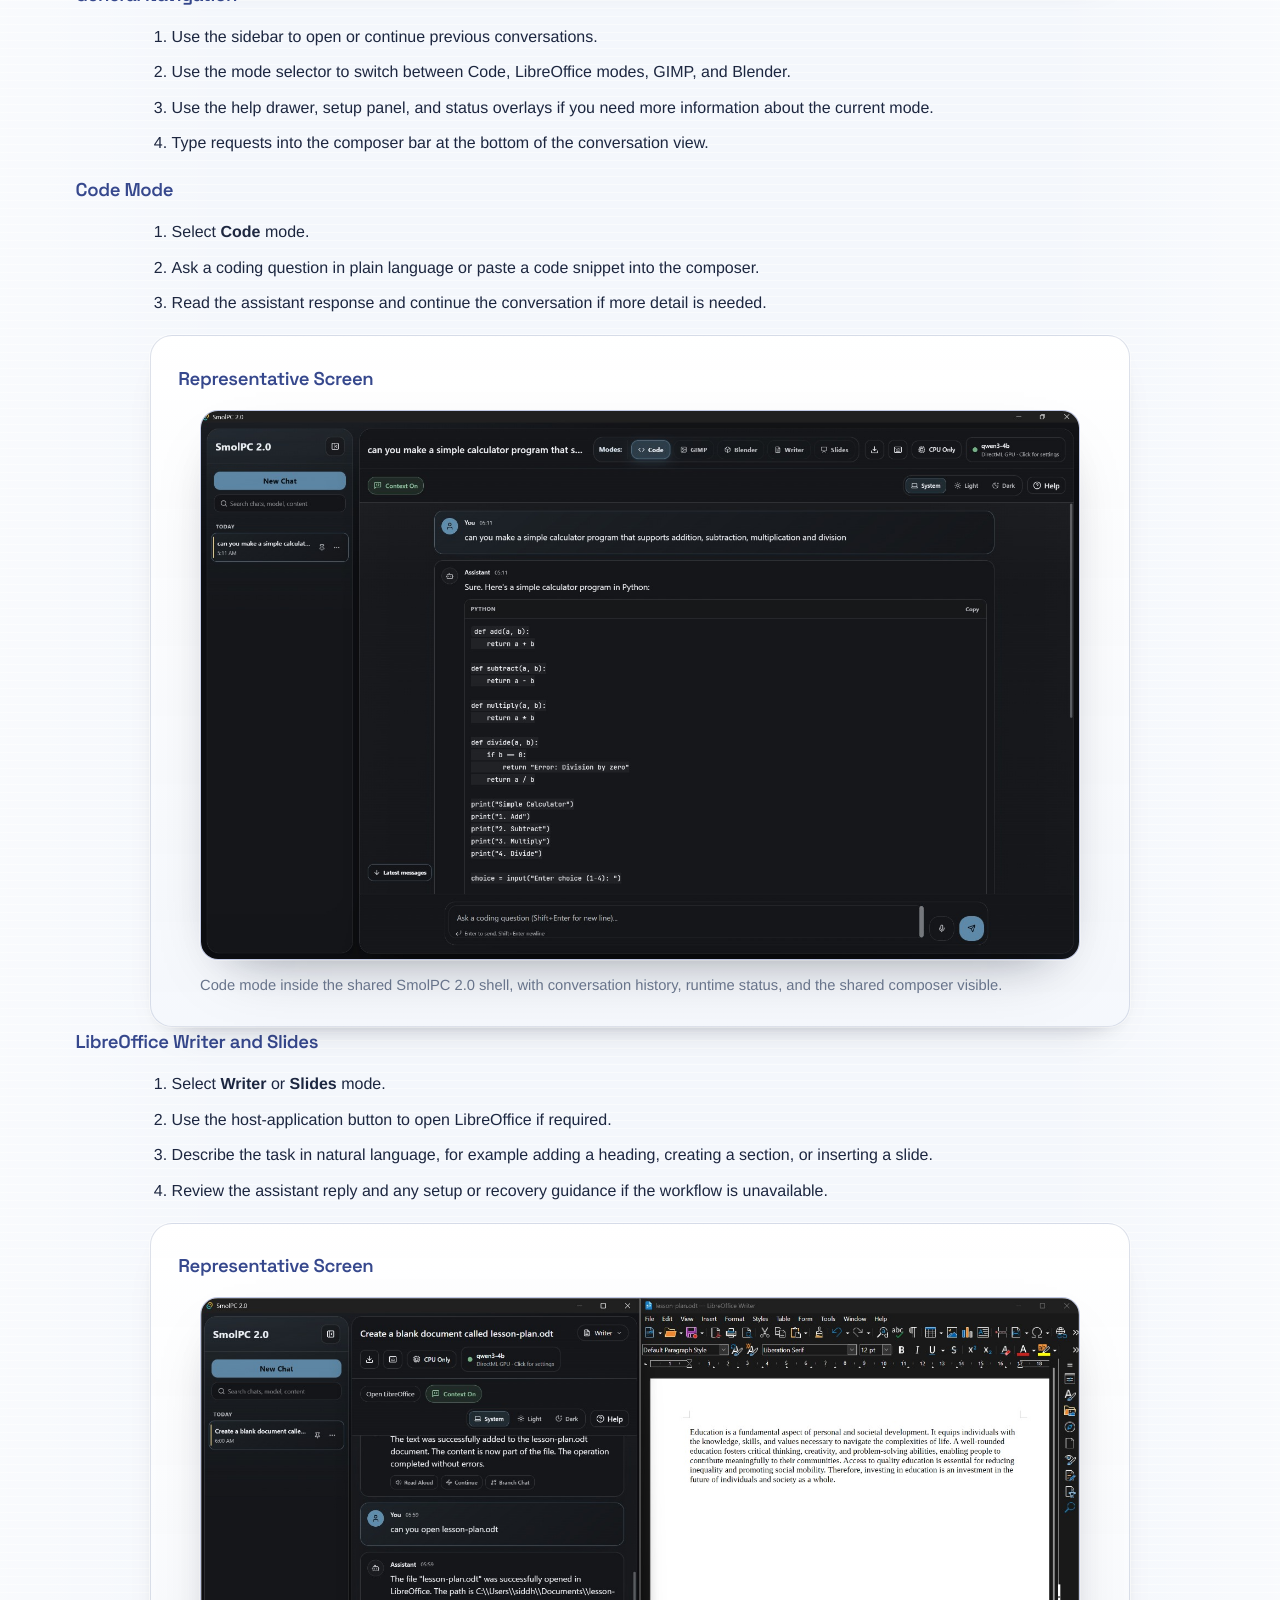
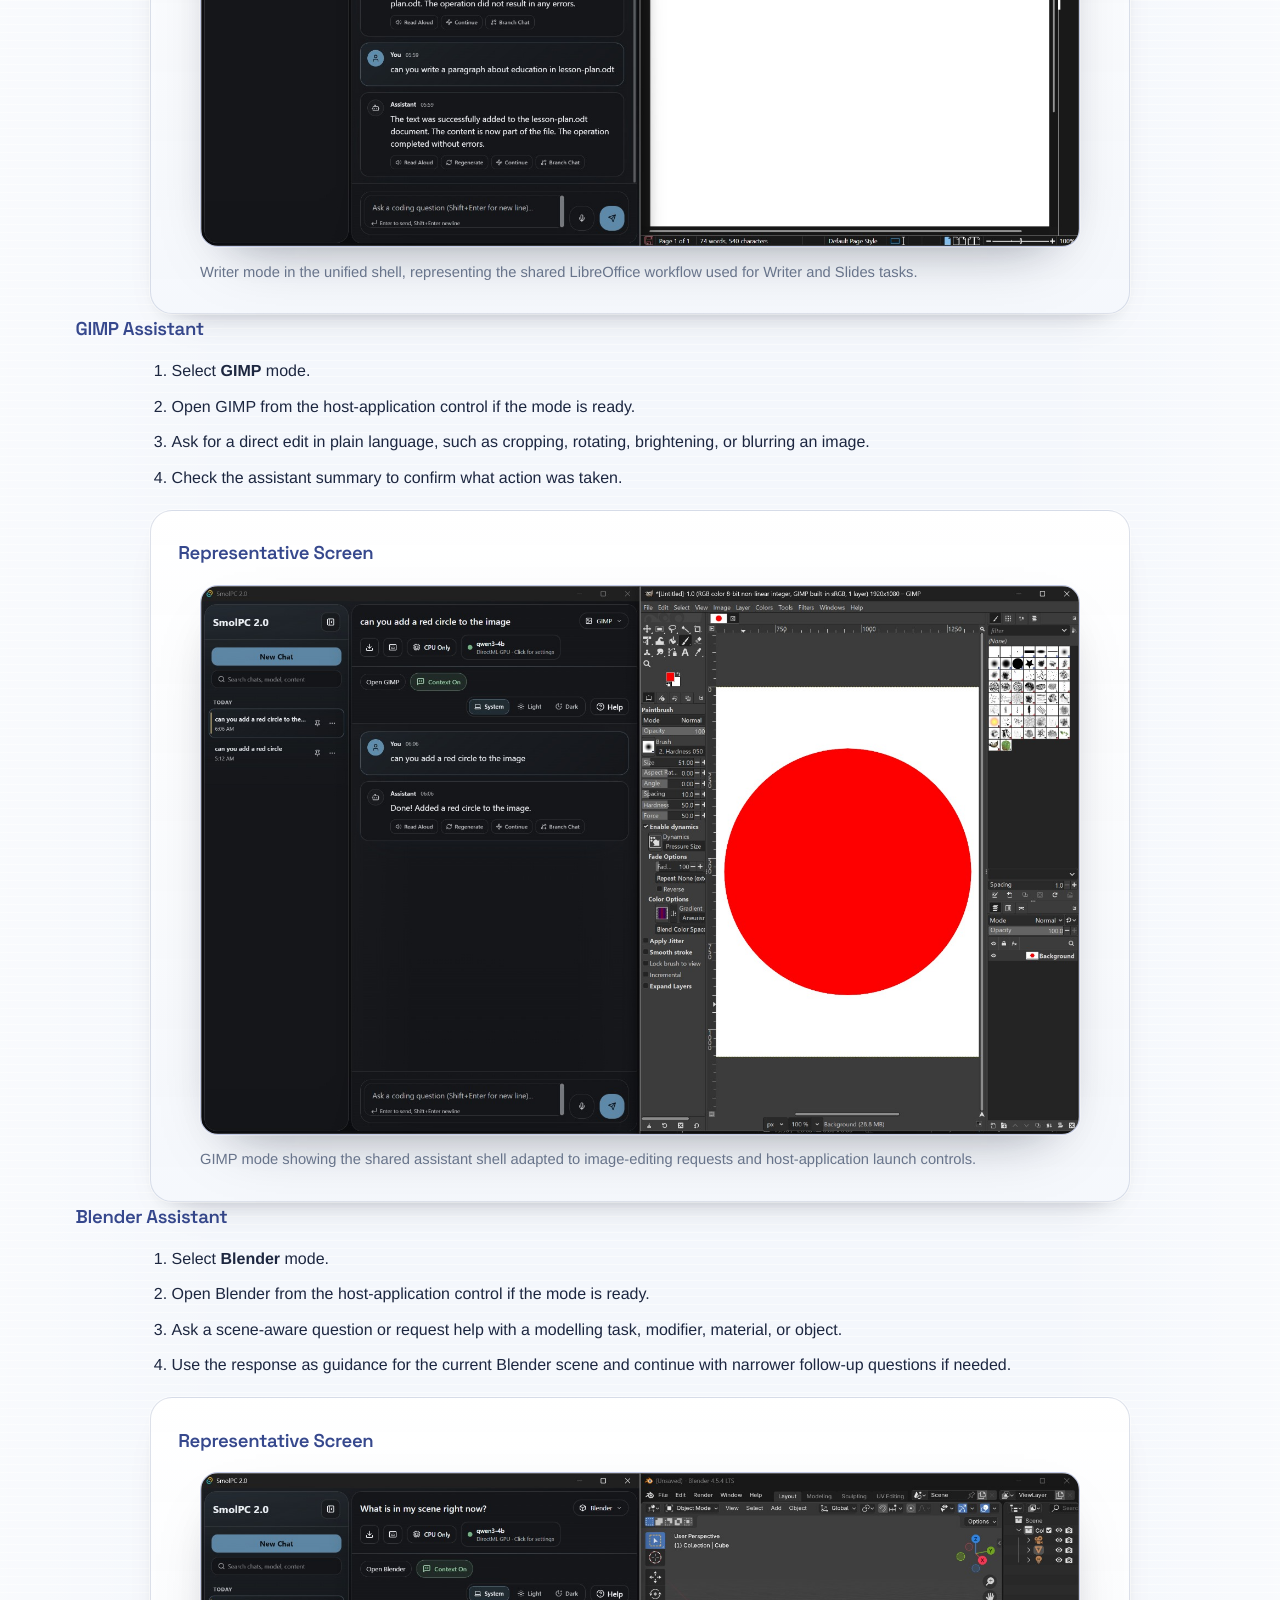
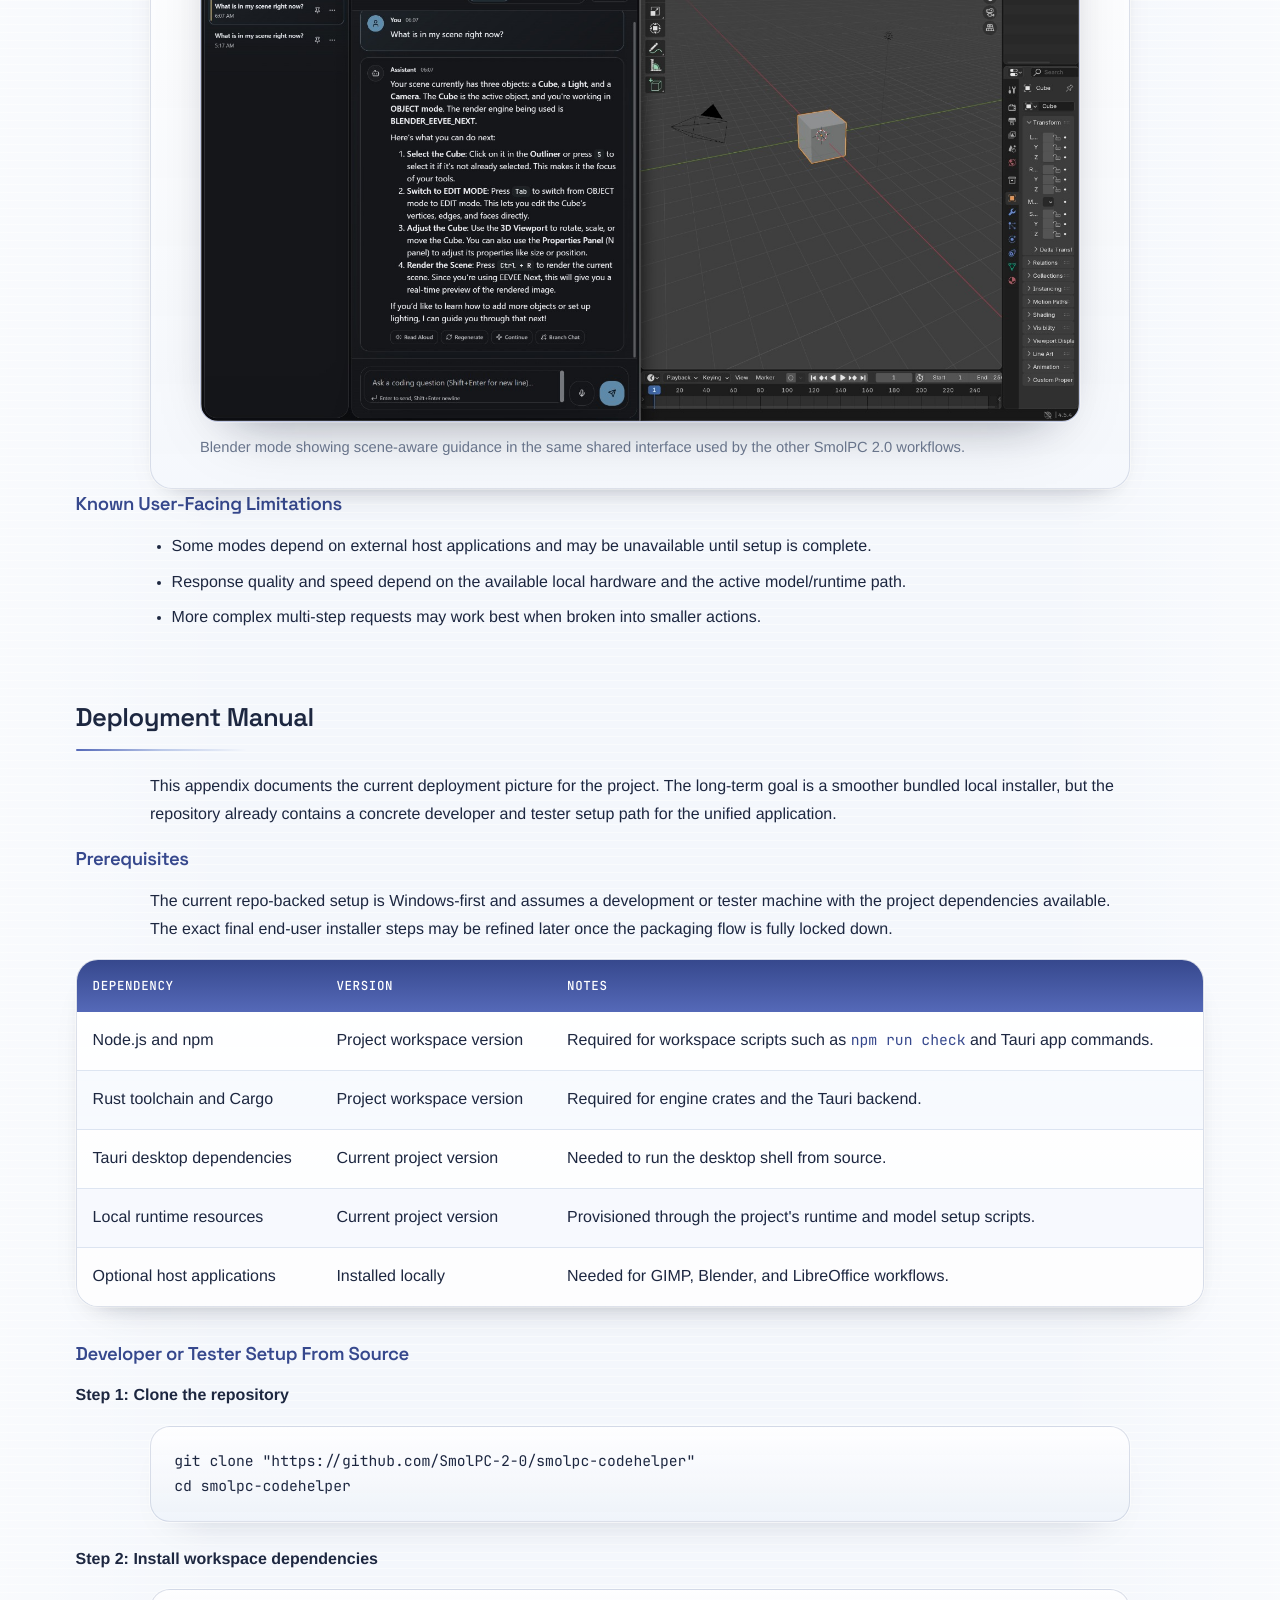
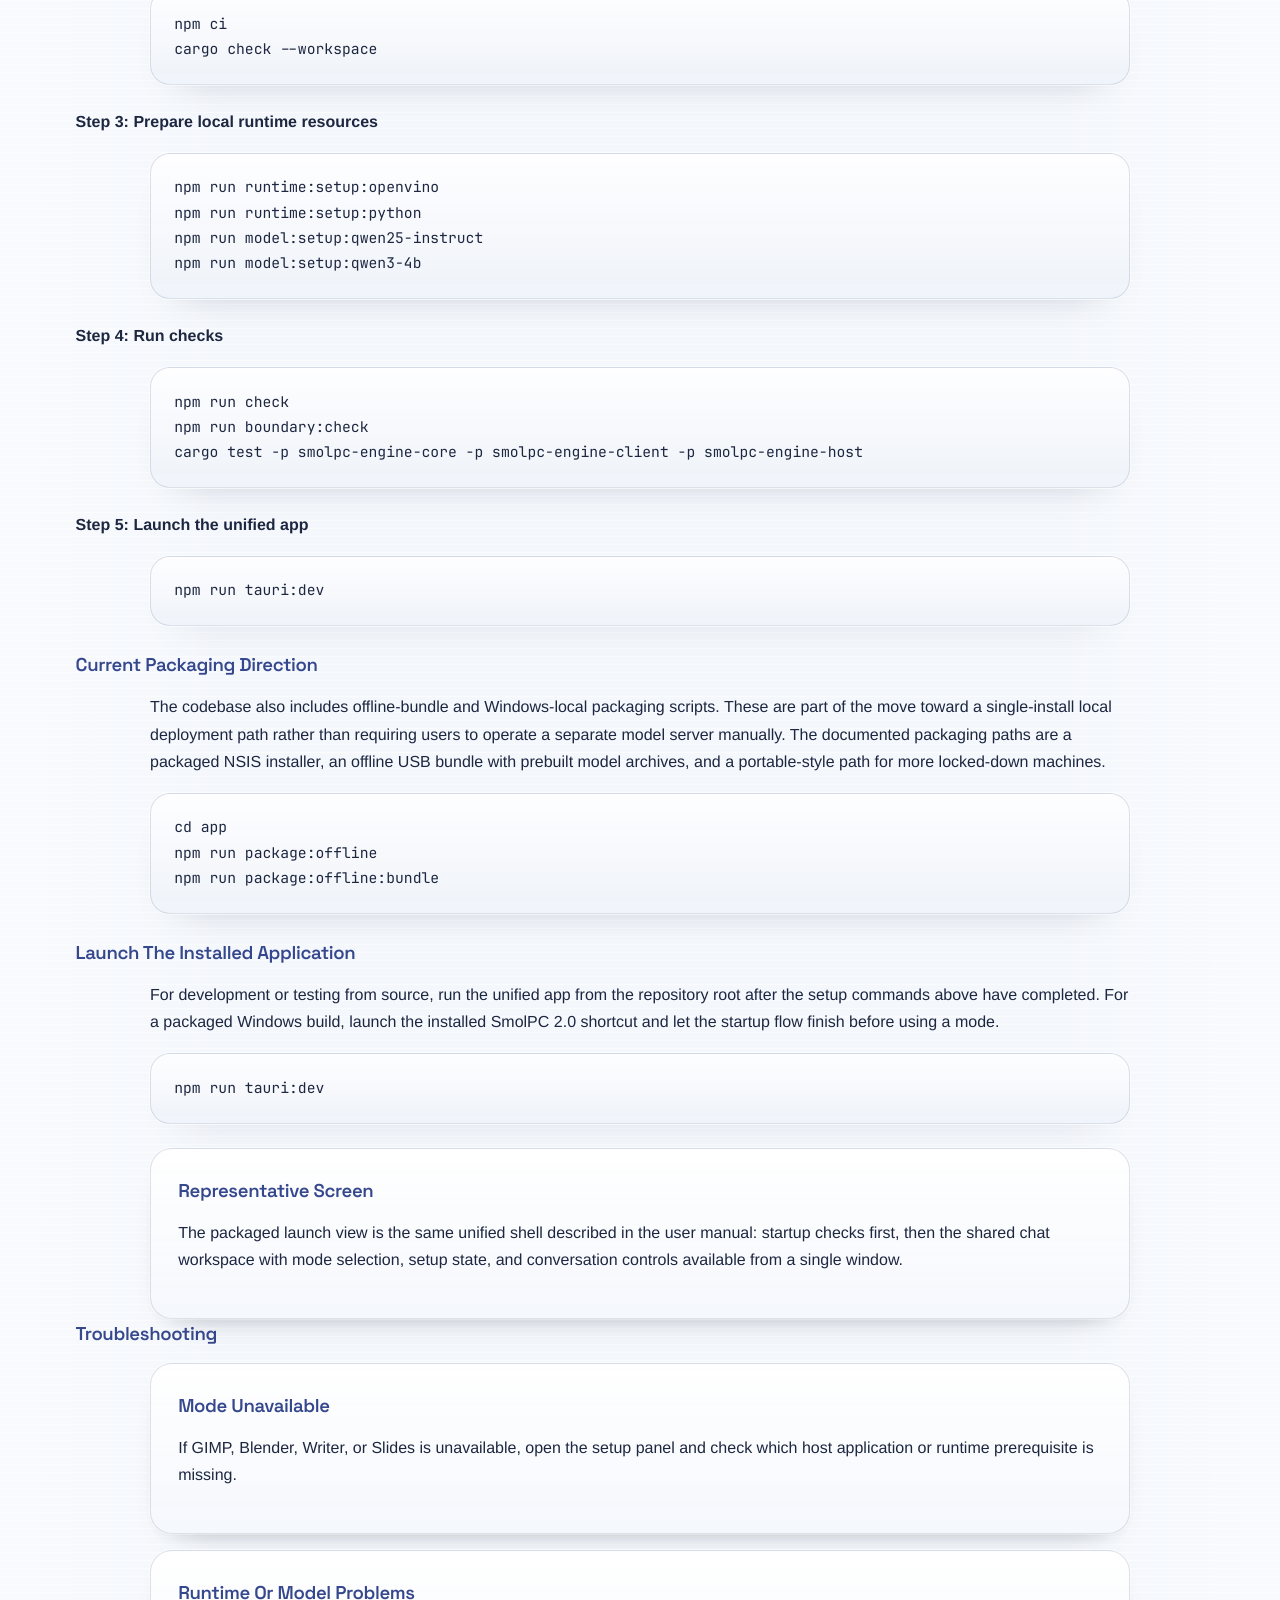
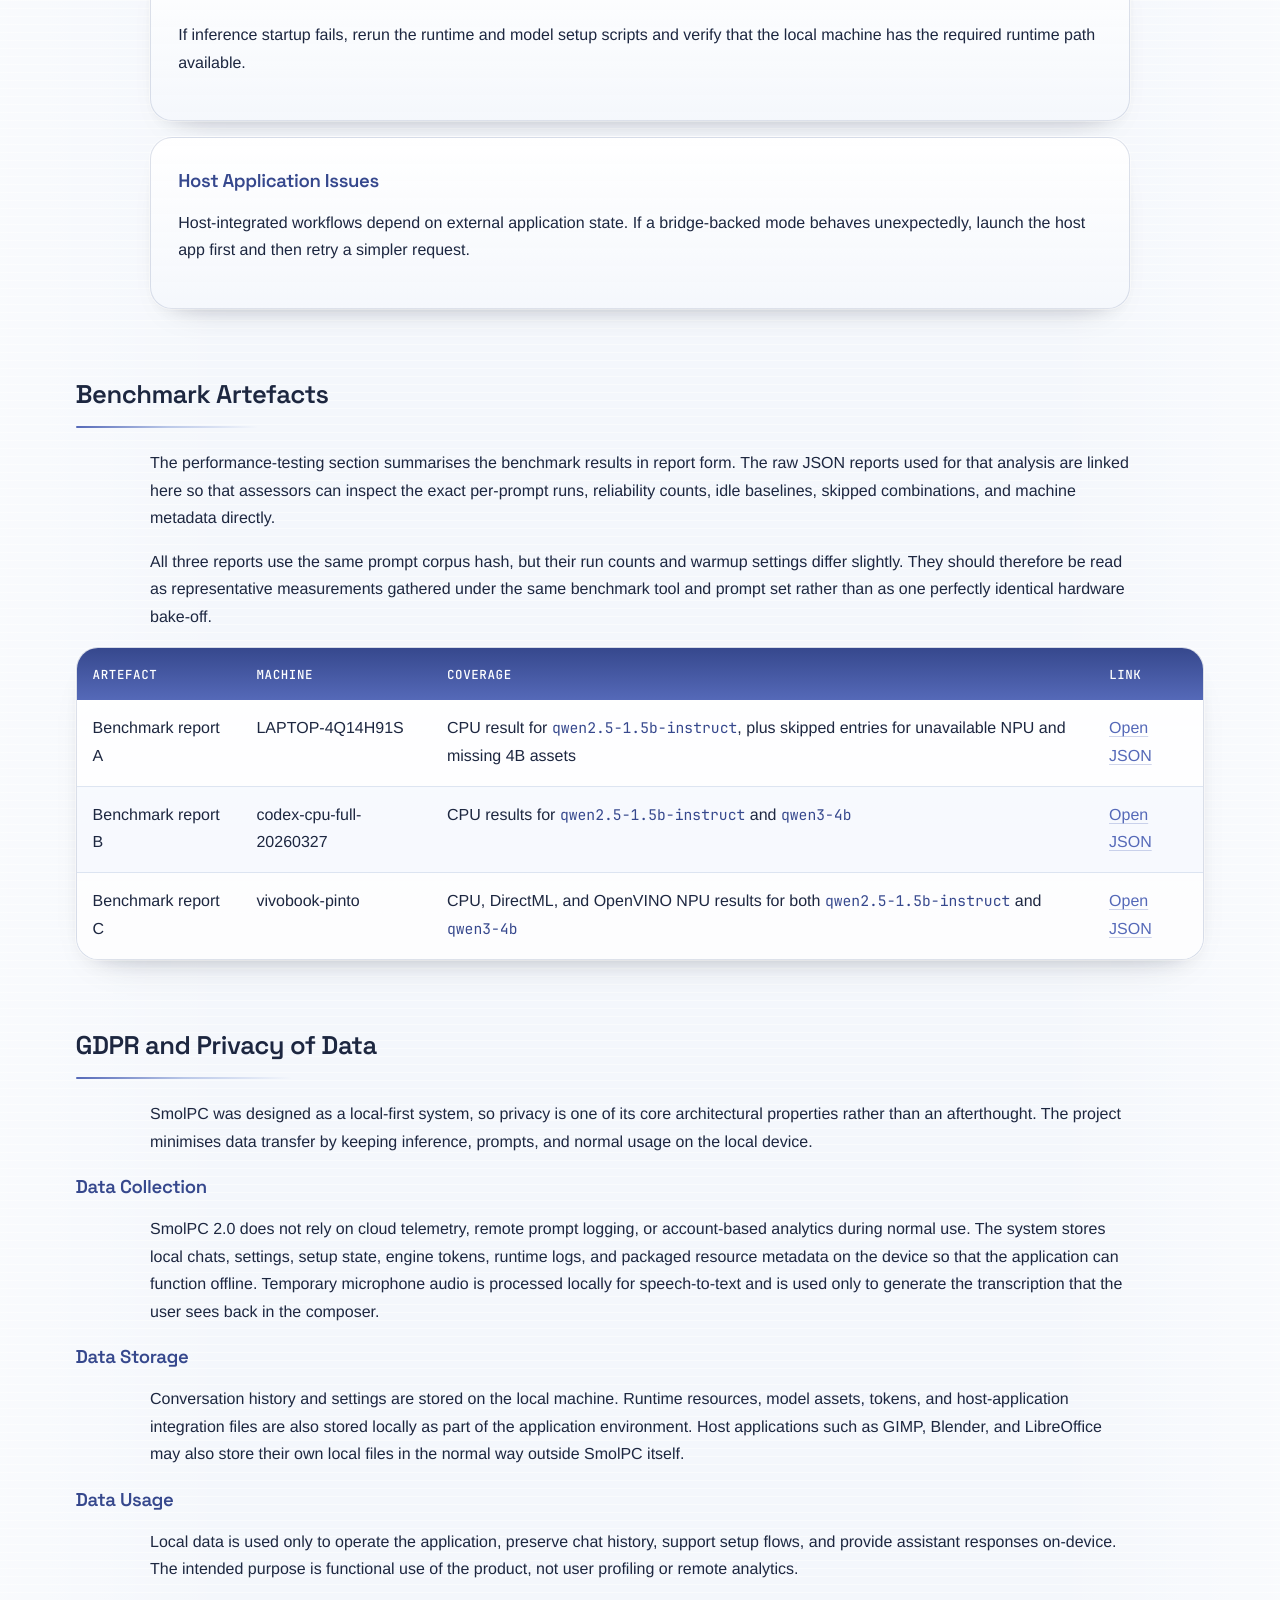
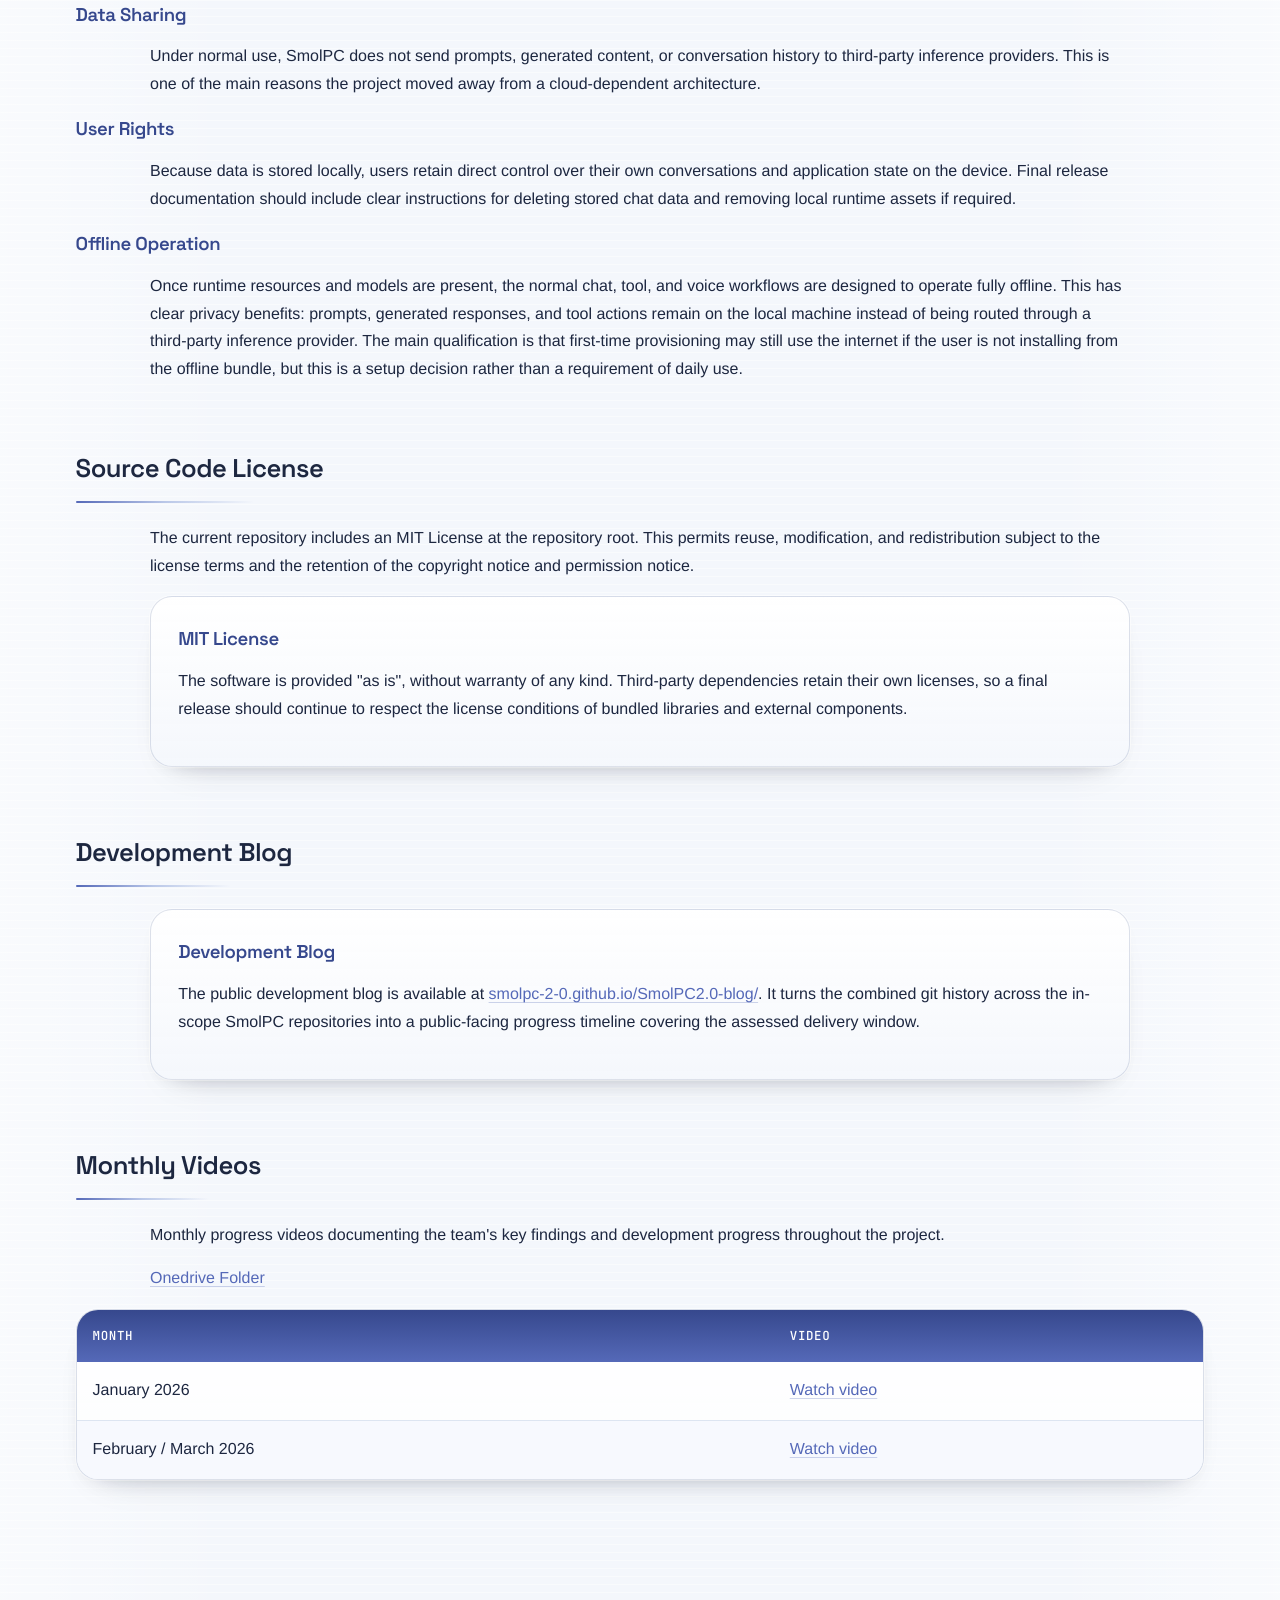
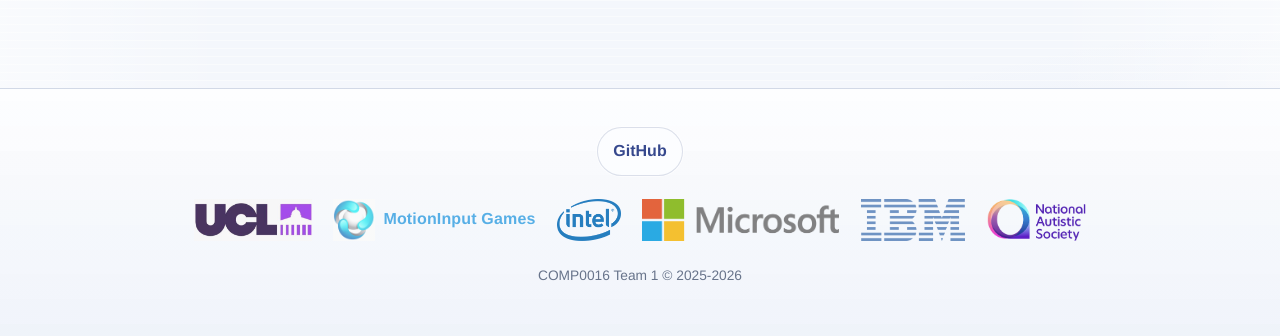
==== commit 980397d5: "docs(report): tighten truth pass details" ====
--- a/appendices.html
+++ b/appendices.html
@@ -28,14 +28,14 @@
       <p>This manual is intended for testers and assessors using the current SmolPC 2.0 unified desktop shell. The steps below describe the user-facing flow after the application has been installed or started from source. The Deployment Manual later in this appendix covers the developer or tester setup path in more detail.</p>
 
       <h3>Installation</h3>
-      <p>For a packaged Windows build, install SmolPC Code Helper through the provided NSIS installer or offline bundle. The installer places the application in the normal local programs area and the current packaging direction keeps shared models under <code>%LOCALAPPDATA%\SmolPC\models\</code>. If you are running from source for assessment or development, follow the Deployment Manual below instead of these end-user packaging steps.</p>
-      <div class="card">
-        <h3>Representative Screen</h3>
-        <p>A packaged-build capture for this stage would show a standard Windows installer flow for SmolPC Code Helper, followed by the application appearing in the local programs list with its runtime assets stored under <code>%LOCALAPPDATA%\SmolPC\models\</code>.</p>
+      <p>For a packaged Windows build, install SmolPC 2.0 through the provided NSIS installer or offline bundle. The installer places the application in the normal local programs area and keeps shared models under <code>%LOCALAPPDATA%\SmolPC 2.0\models\</code>. If you are running from source for assessment or development, follow the Deployment Manual below instead of these end-user packaging steps.</p>
+      <div class="card">
+        <h3>Representative Screen</h3>
+        <p>A packaged-build capture for this stage would show a standard Windows installer flow for SmolPC 2.0, followed by the application appearing in the local programs list with its runtime assets stored under <code>%LOCALAPPDATA%\SmolPC 2.0\models\</code>.</p>
       </div>
 
       <h3>Getting Started</h3>
-      <p>On first launch, the unified shell checks local models, runtime resources, and the availability of supported host applications. If no models are available yet, the setup flow can guide the user through local provisioning from an offline bundle or a download path. Once the engine is ready, the interface transitions into the normal chat workspace.</p>
+      <p>On first launch, the unified shell checks local models, runtime resources, and the availability of supported host applications. If no models are available yet, the setup flow can guide the user through local provisioning from an offline bundle or another detected local source. Once the engine is ready, the interface transitions into the normal chat workspace.</p>
       <div class="card">
         <h3>Representative Screen</h3>
         <p>The first-launch view combines startup checks, model and runtime availability, and the transition into the shared chat workspace. This is the point where users first see whether setup is complete or whether local provisioning is still needed.</p>
@@ -202,15 +202,16 @@
       <p>
         The codebase also includes offline-bundle and Windows-local packaging scripts. These are part of
         the move toward a single-install local deployment path rather than requiring users to operate a
-        separate model server manually. The documented direction is an online installer, an offline USB
-        bundle with prebuilt model archives, and a portable-style path for more locked-down machines.
+        separate model server manually. The documented packaging paths are a packaged NSIS installer, an
+        offline USB bundle with prebuilt model archives, and a portable-style path for more locked-down
+        machines.
       </p>
       <pre><code>cd app
 npm run package:offline
 npm run package:offline:bundle</code></pre>
 
       <h3>Launch The Installed Application</h3>
-      <p>For development or testing from source, run the unified app from the repository root after the setup commands above have completed. For a packaged Windows build, launch the installed SmolPC Code Helper shortcut and let the startup flow finish before using a mode.</p>
+      <p>For development or testing from source, run the unified app from the repository root after the setup commands above have completed. For a packaged Windows build, launch the installed SmolPC 2.0 shortcut and let the startup flow finish before using a mode.</p>
       <pre><code>npm run tauri:dev</code></pre>
       <div class="card">
         <h3>Representative Screen</h3>
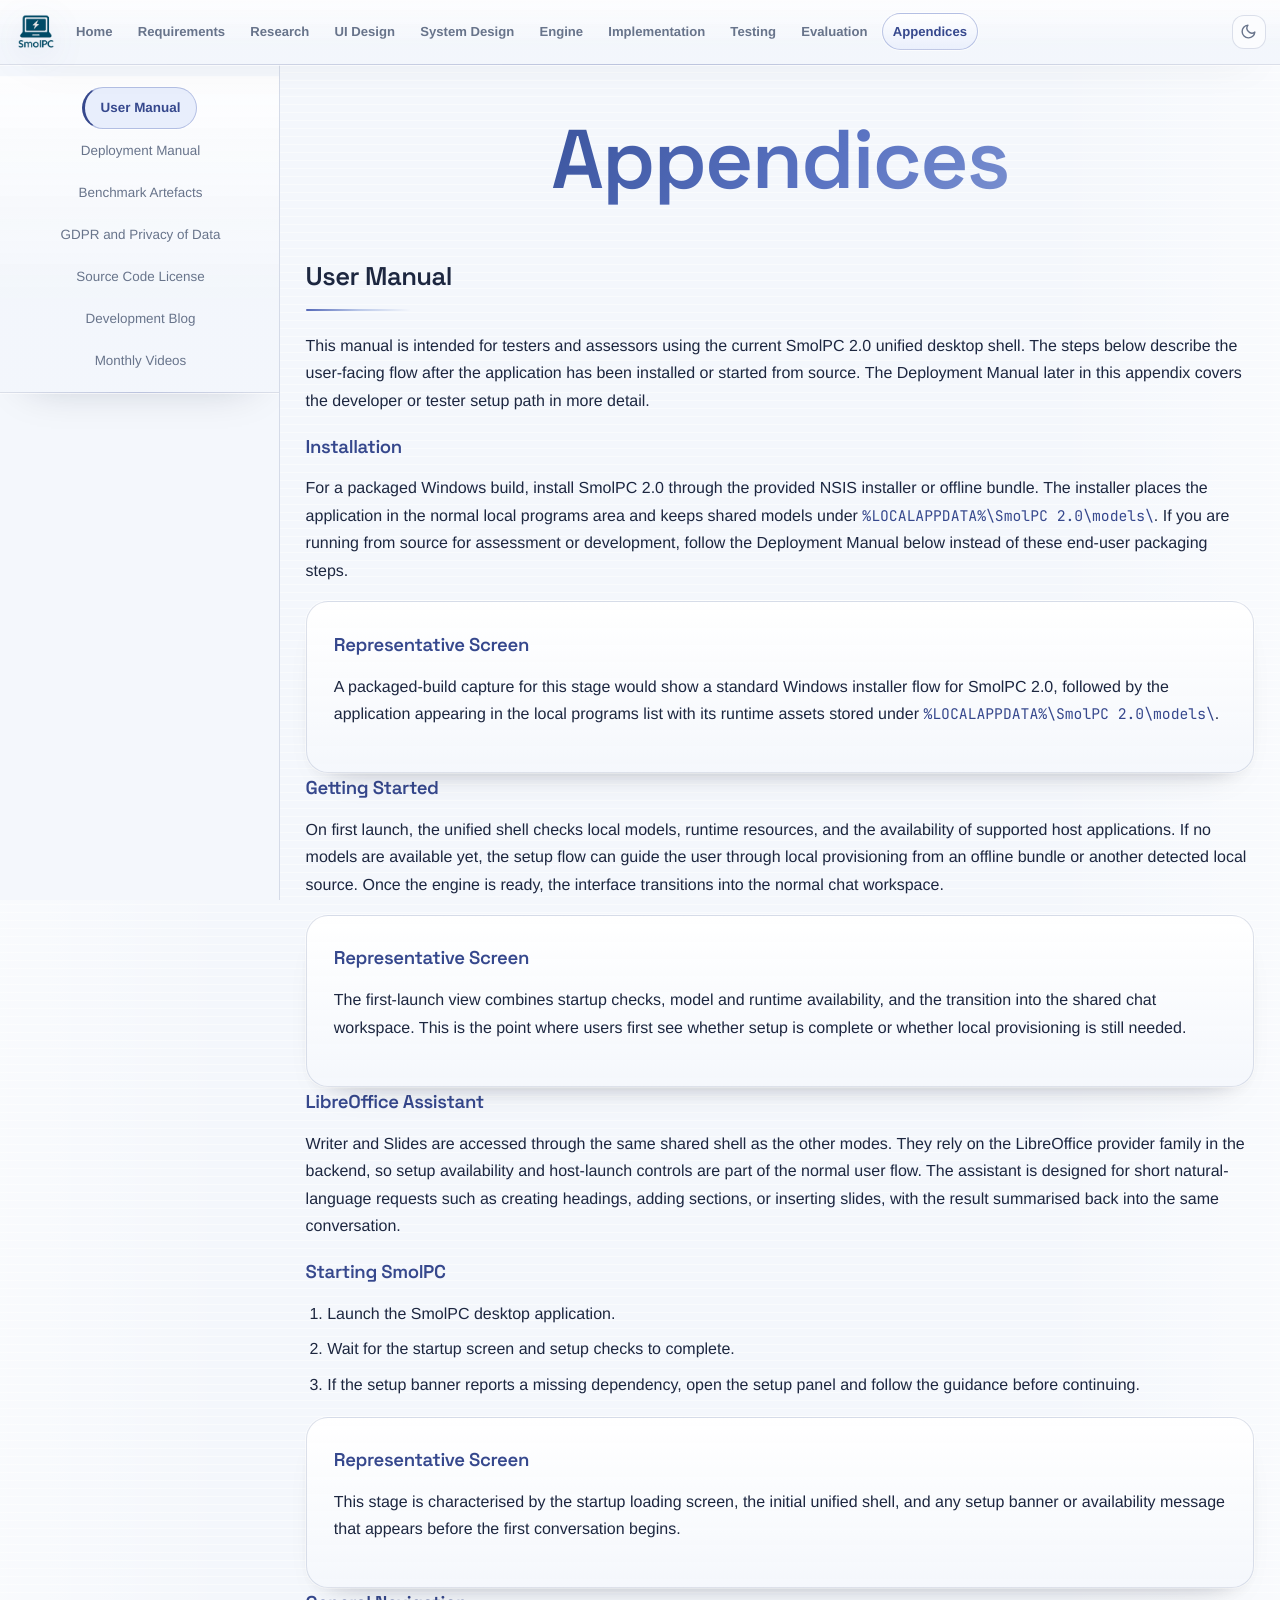
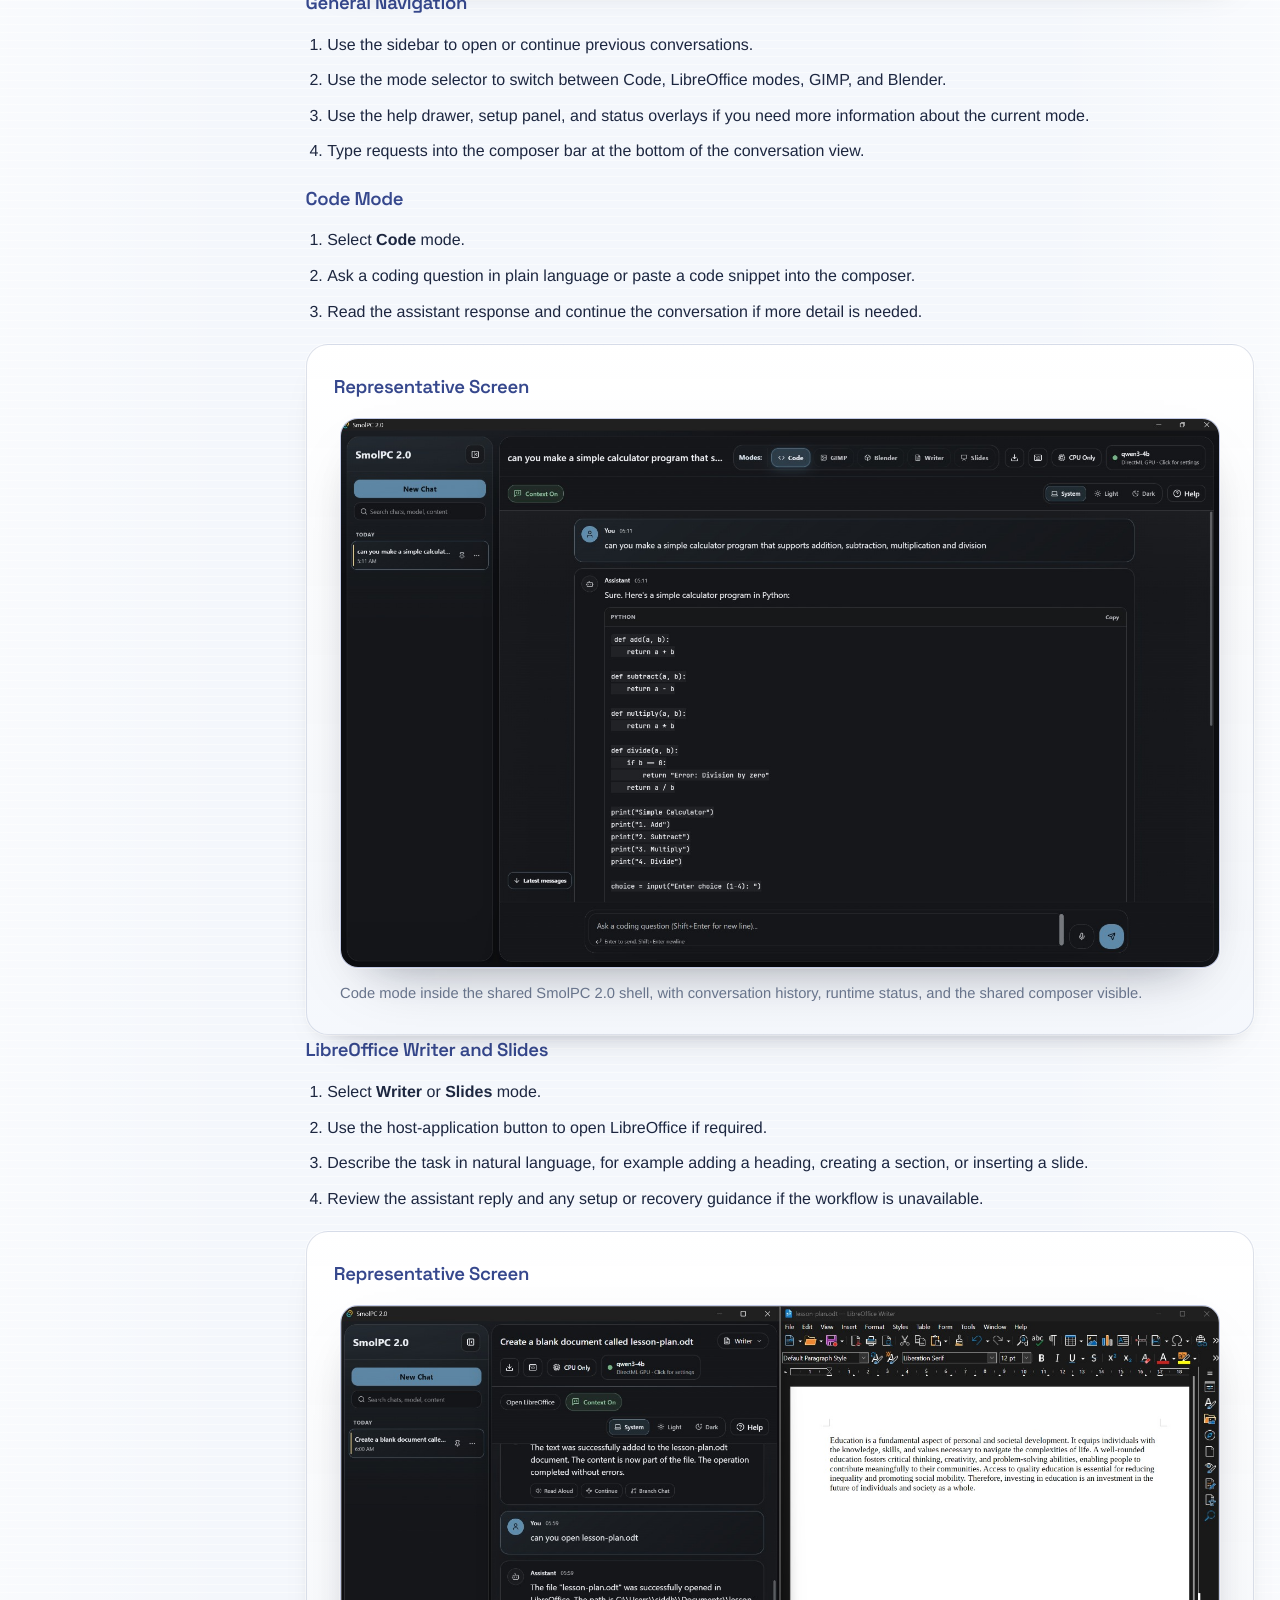
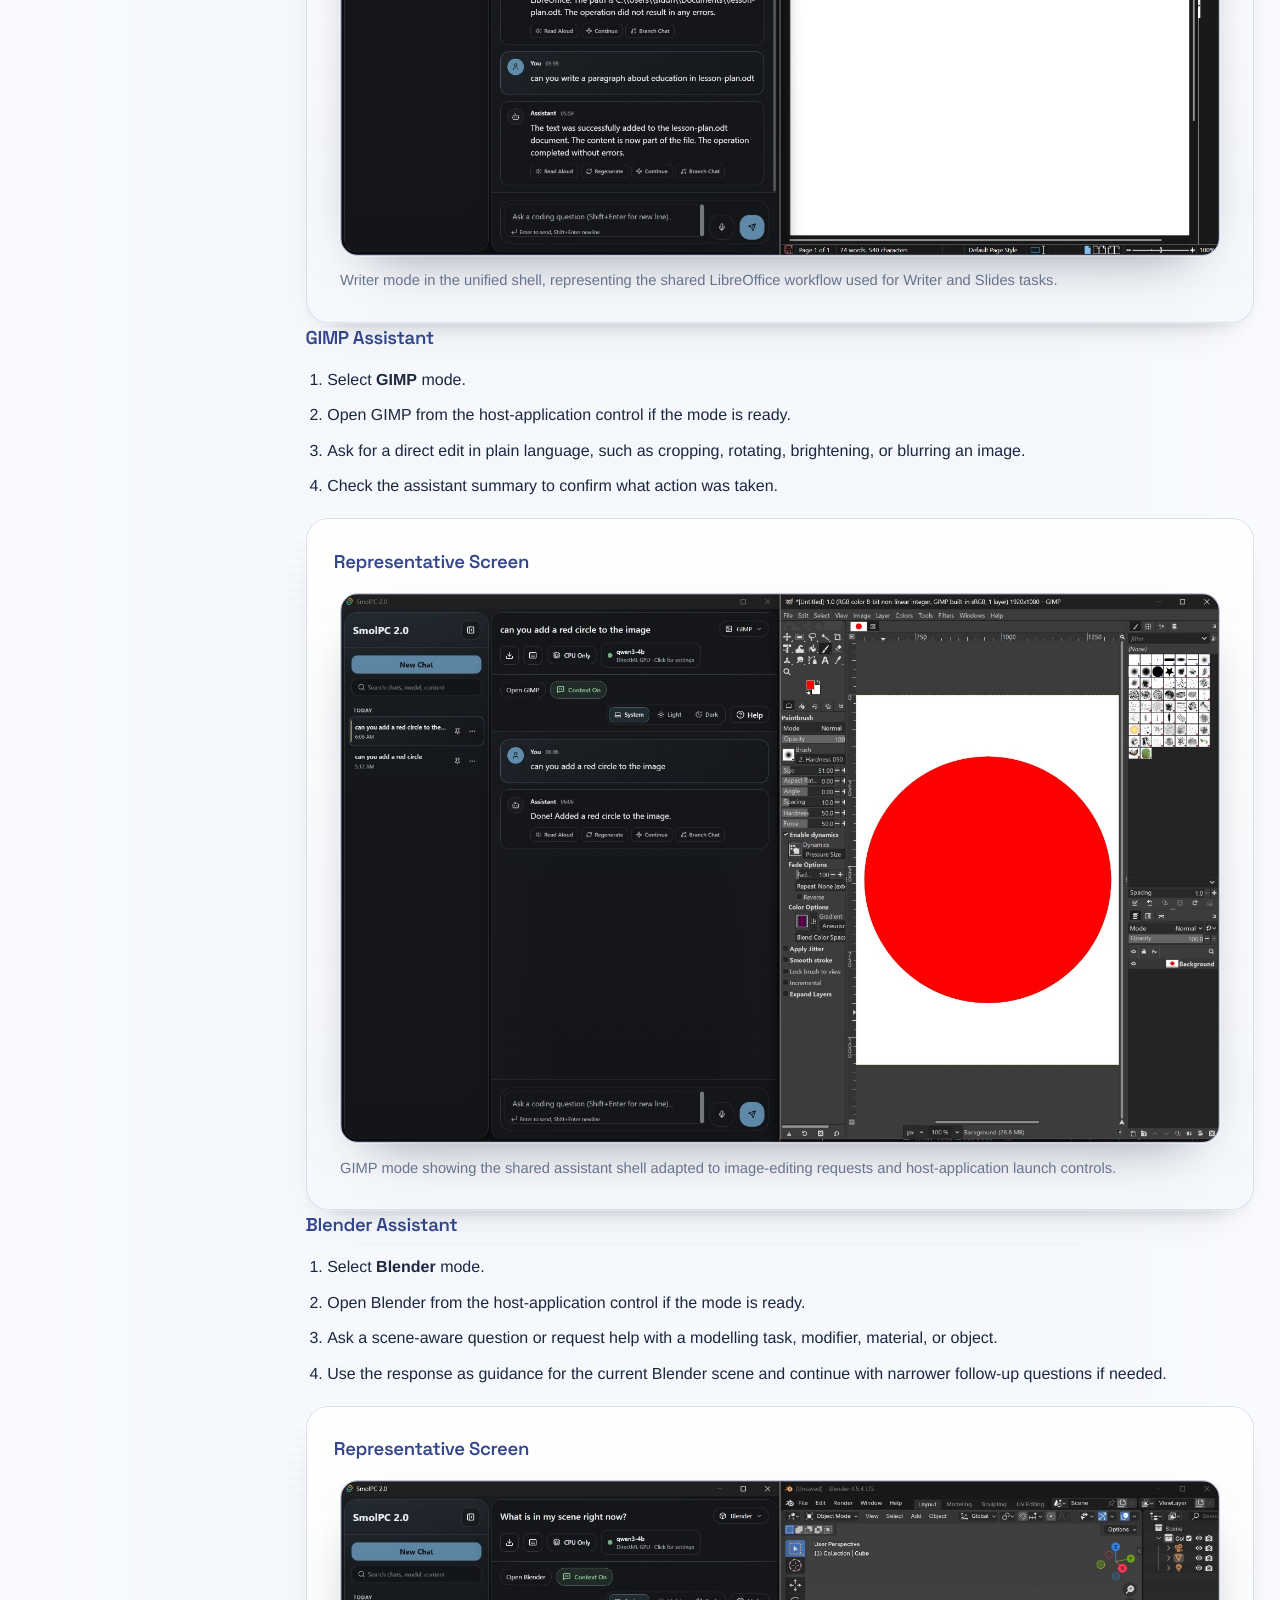
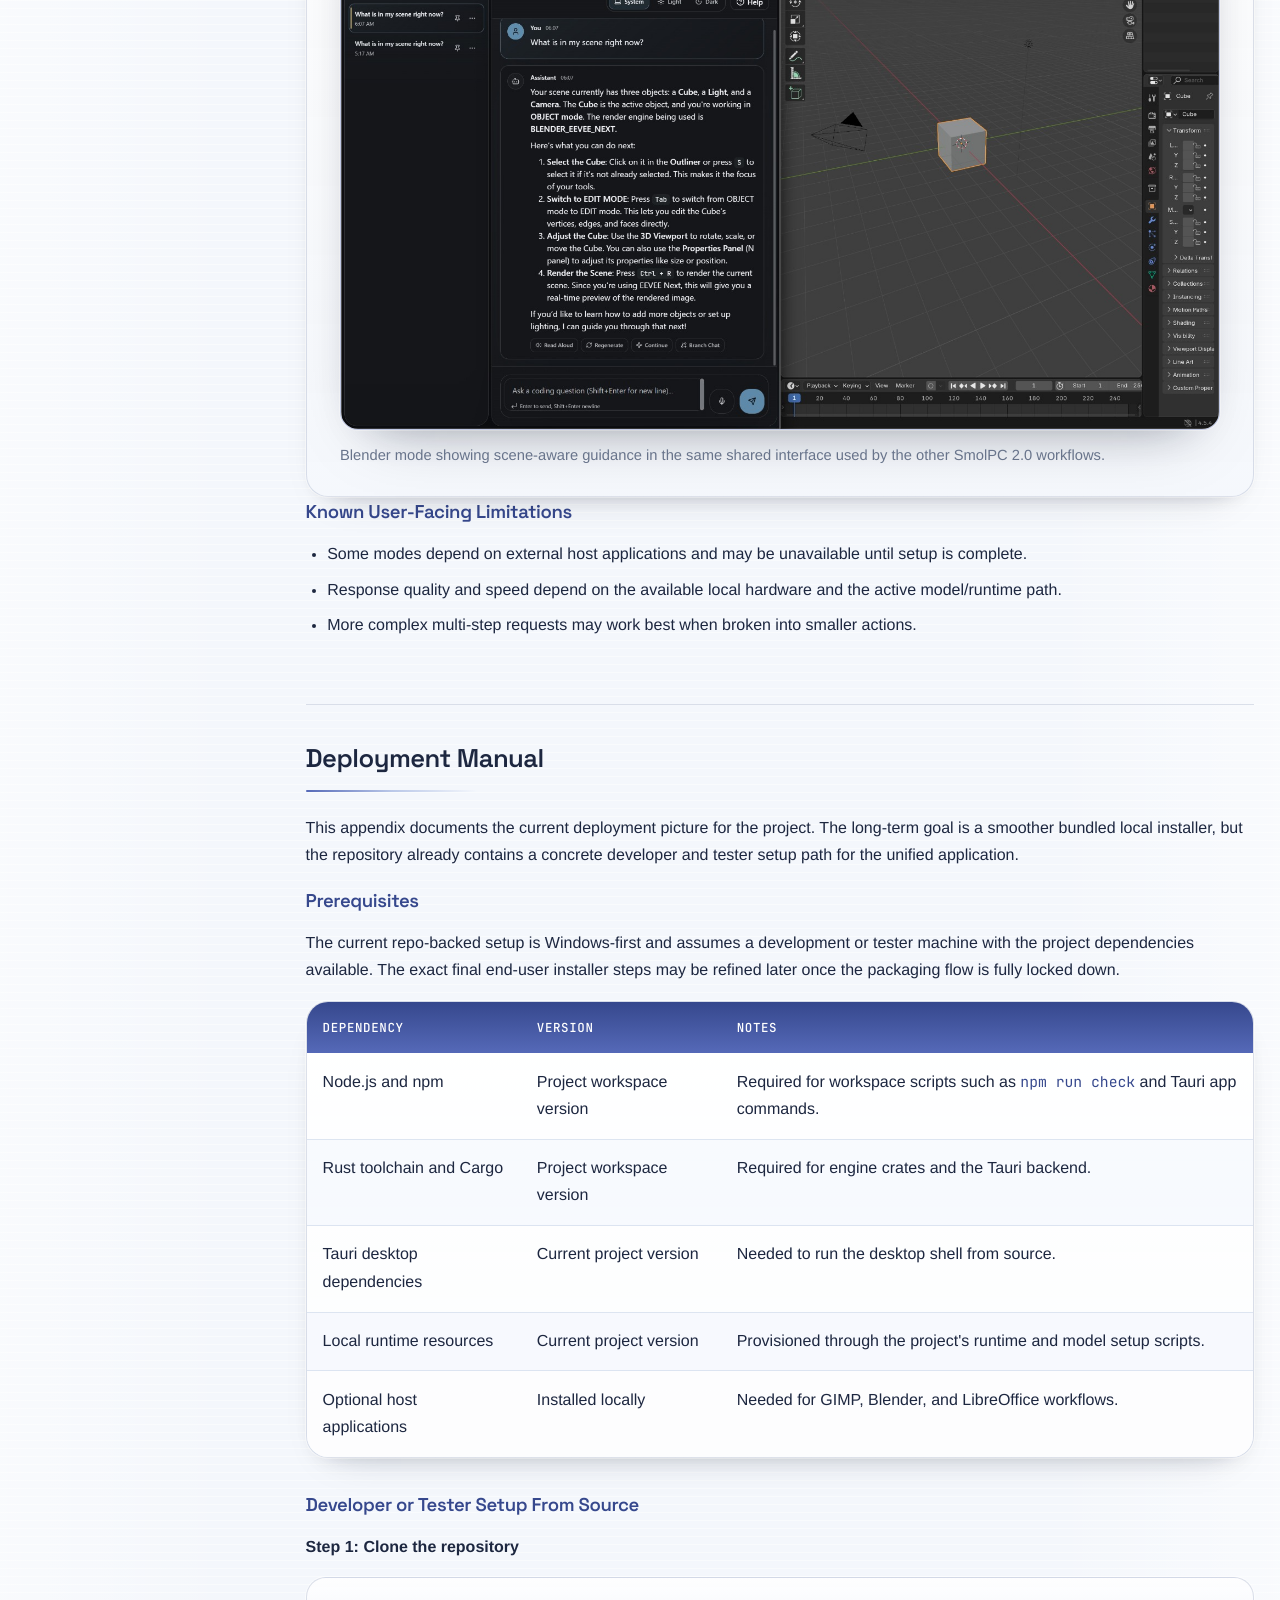
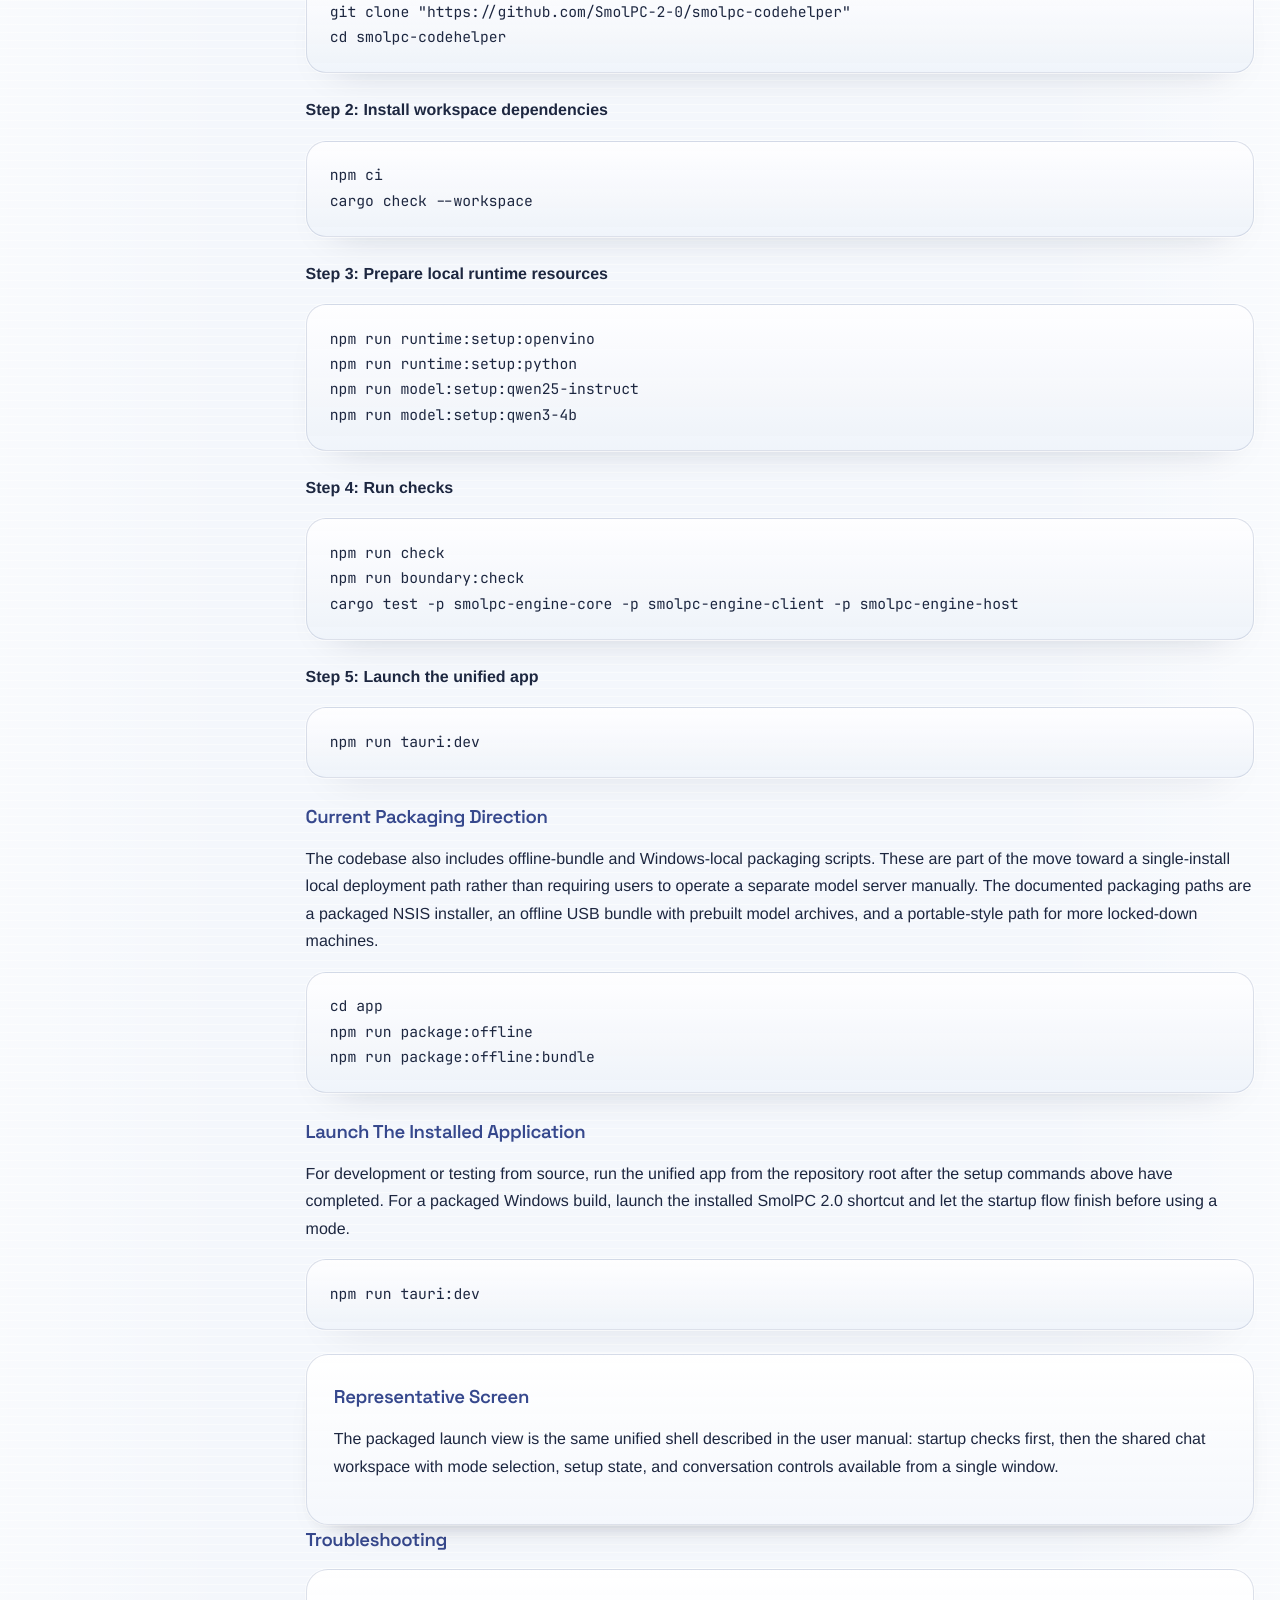
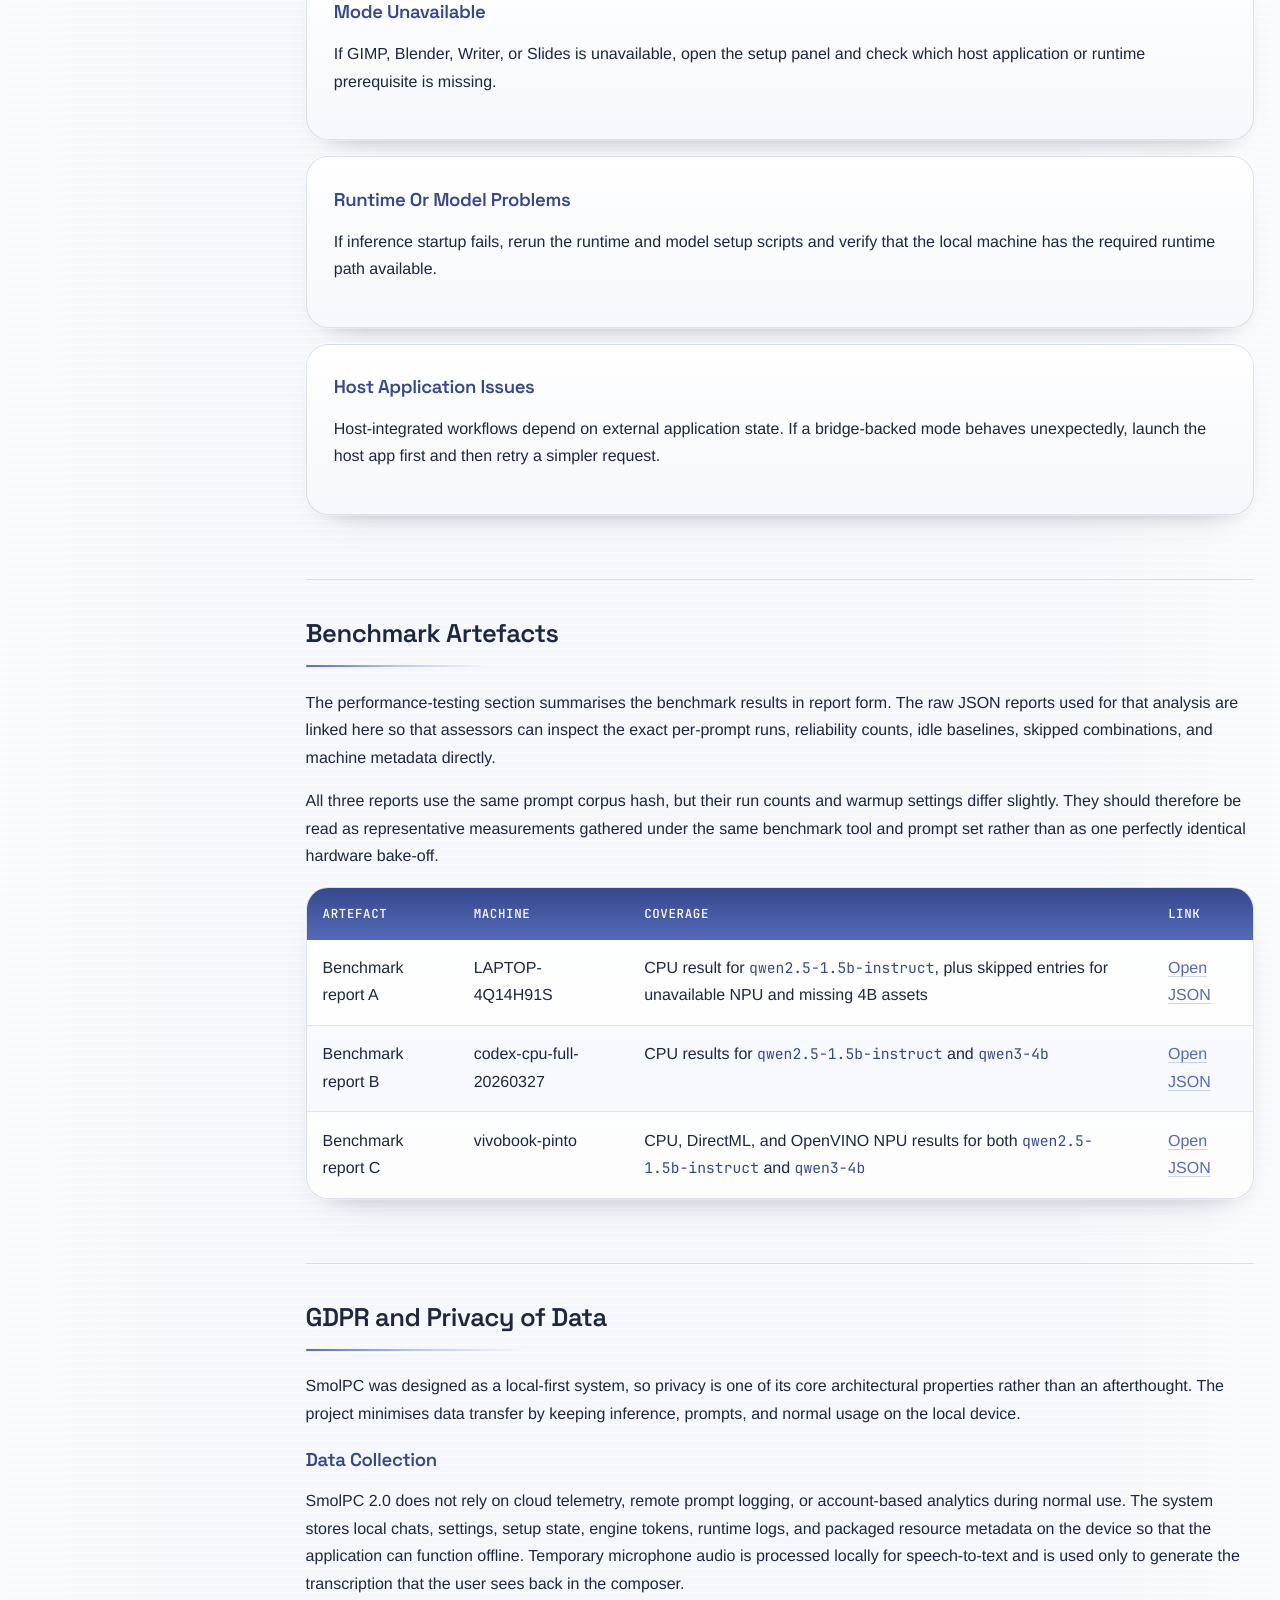
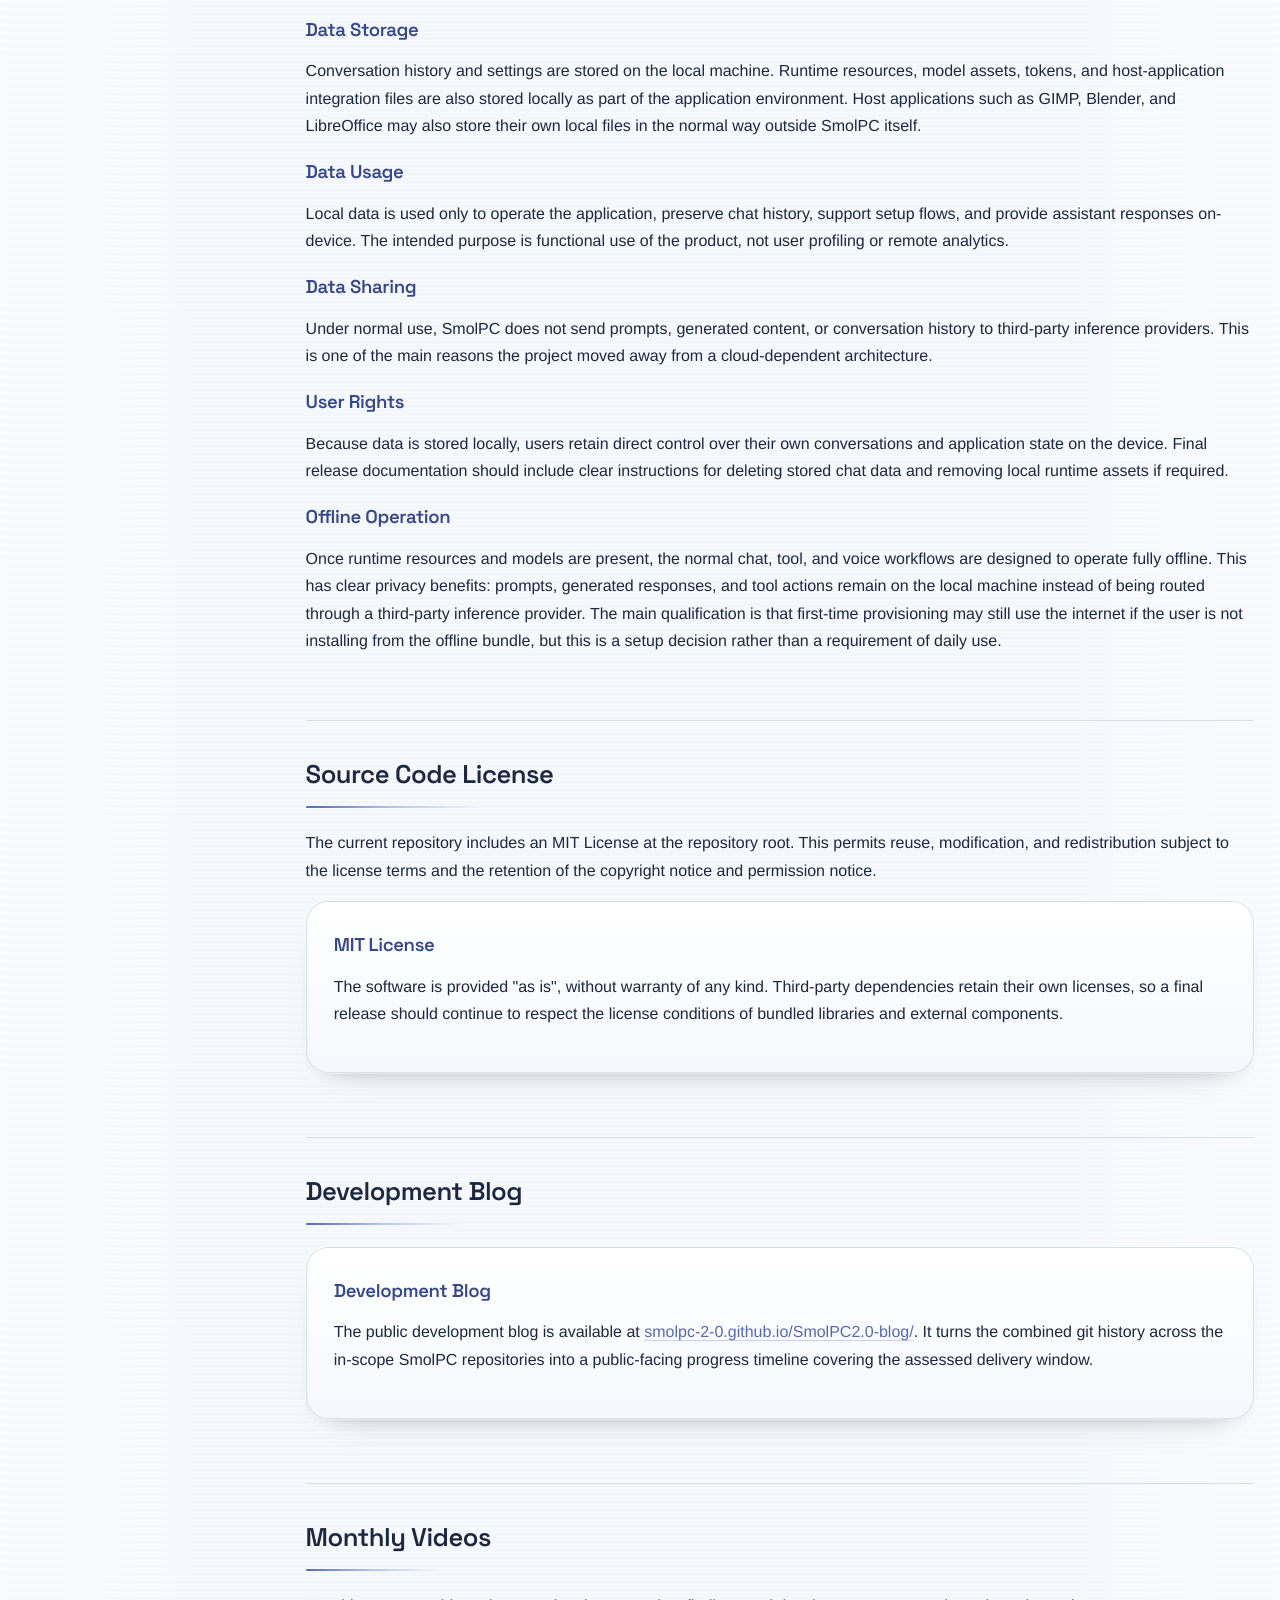
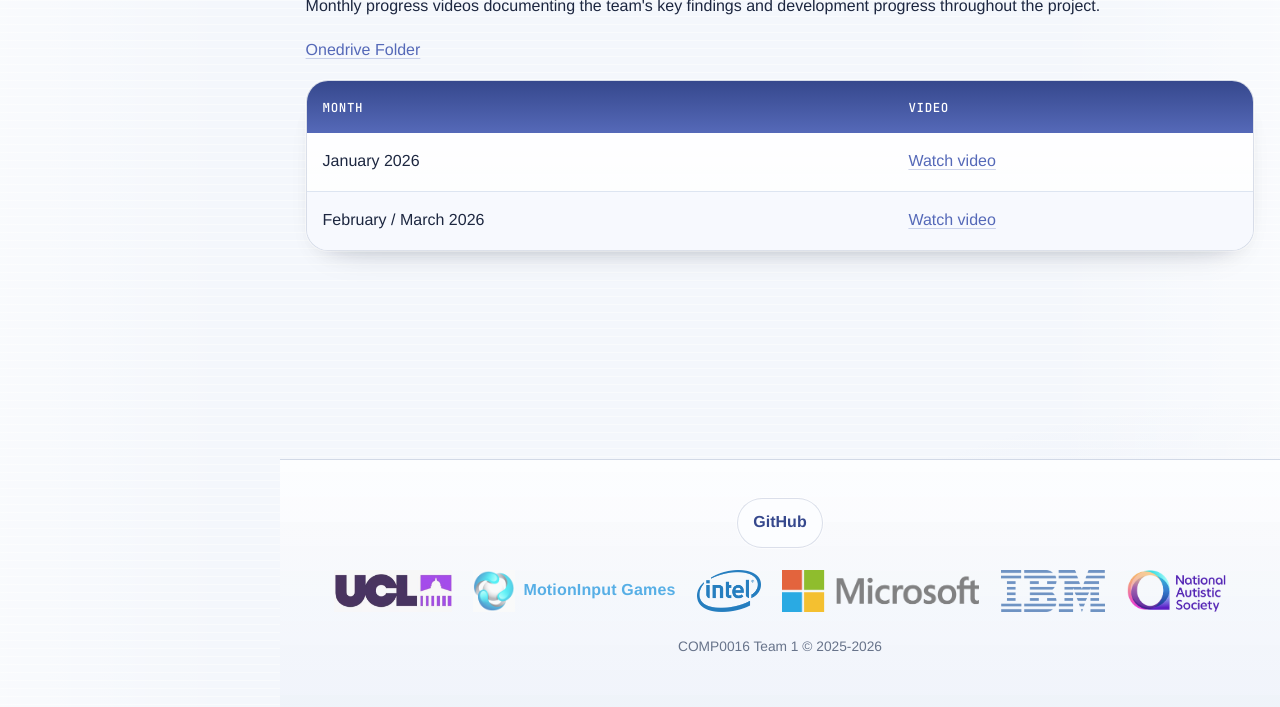
==== commit e641d727: "refactor sidebar nav, update contribution tables, misc fixes Rewrote the page sidebar to a clean fla" ====
--- a/appendices.html
+++ b/appendices.html
@@ -4,6 +4,7 @@
   <meta name="viewport" content="width=device-width, initial-scale=1">
   <title>Appendices</title>
   <link rel="stylesheet" href="css/style.css">
+  <script>if(localStorage.getItem('theme')==='dark')document.documentElement.setAttribute('data-theme','dark')</script>
 </head>
 <body>
   <nav>
@@ -13,10 +14,12 @@
     <div class="nav-item"><a href="research.html">Research</a><div class="nav-dropdown"><a href="research.html#requirements-discovery">Requirements Discovery</a><a href="research.html#related-projects">Related Projects</a><a href="research.html#technology-review">Technology Review</a><a href="research.html#summary">Summary</a><a href="research.html#consent-forms">Consent Forms</a></div></div>
     <div class="nav-item"><a href="ui.html">UI Design</a><div class="nav-dropdown"><a href="ui.html#design-principles">Design Principles</a><a href="ui.html#unified-shell">Shared Shell</a><a href="ui.html#shared-wireframe">Wireframe</a><a href="ui.html#mode-adaptations">Mode Adaptations</a><a href="ui.html#artefacts">Artefacts</a></div></div>
     <div class="nav-item"><a href="system.html">System Design</a><div class="nav-dropdown"><a href="system.html#architecture">Architecture</a><a href="system.html#sequence-diagrams">Sequence Diagrams</a><a href="system.html#data-storage">Data Storage</a><a href="system.html#design-patterns">Design Patterns</a><a href="system.html#packages-apis">Packages &amp; APIs</a></div></div>
+    <div class="nav-item"><a href="engine.html">Engine</a><div class="nav-dropdown"><a href="engine.html#overview">Overview</a><a href="engine.html#crate-architecture">Crate Architecture</a><a href="engine.html#hardware-detection">Hardware &amp; Backend Selection</a><a href="engine.html#inference-backends">Inference Backends</a><a href="engine.html#lifecycle">Engine Lifecycle</a><a href="engine.html#api">API Surface</a><a href="engine.html#voice-audio">Voice &amp; Audio</a><a href="engine.html#challenges">Challenges &amp; Decisions</a></div></div>
     <div class="nav-item"><a href="implementation.html">Implementation</a><div class="nav-dropdown"><a href="implementation.html#overview">Overview</a><a href="implementation.html#shared-infrastructure">Shared Infrastructure</a><a href="implementation.html#unified-shell">Unified Shell</a><a href="implementation.html#codehelper">CodeHelper</a><a href="implementation.html#gimp">GIMP</a><a href="implementation.html#blender">Blender</a><a href="implementation.html#libreoffice">LibreOffice</a></div></div>
     <div class="nav-item"><a href="testing.html">Testing</a><div class="nav-dropdown"><a href="testing.html#strategy">Strategy</a><a href="testing.html#unit-testing">Unit Testing</a><a href="testing.html#integration-testing">Integration Testing</a><a href="testing.html#prompt-testing">Prompt Testing</a><a href="testing.html#compatibility-testing">Compatibility</a><a href="testing.html#performance-testing">Performance</a><a href="testing.html#uat">User Acceptance</a></div></div>
     <div class="nav-item"><a href="evaluation.html">Evaluation</a><div class="nav-dropdown"><a href="evaluation.html#achievements">Achievements</a><a href="evaluation.html#bugs">Known Bugs</a><a href="evaluation.html#critical-evaluation">Critical Evaluation</a><a href="evaluation.html#contributions">Contributions</a><a href="evaluation.html#future-work">Future Work</a></div></div>
     <div class="nav-item"><a href="appendices.html">Appendices</a><div class="nav-dropdown"><a href="appendices.html#user-manual">User Manual</a><a href="appendices.html#deployment-manual">Deployment Manual</a><a href="appendices.html#gdpr">GDPR</a><a href="appendices.html#license">License</a><a href="appendices.html#blog">Blog</a><a href="appendices.html#monthly-videos">Monthly Videos</a></div></div>
+    <button class="theme-toggle" aria-label="Toggle dark mode" title="Toggle dark mode"><svg class="icon-sun" width="18" height="18" viewBox="0 0 24 24" fill="none" stroke="currentColor" stroke-width="2" stroke-linecap="round" stroke-linejoin="round"><circle cx="12" cy="12" r="5"/><line x1="12" y1="1" x2="12" y2="3"/><line x1="12" y1="21" x2="12" y2="23"/><line x1="4.22" y1="4.22" x2="5.64" y2="5.64"/><line x1="18.36" y1="18.36" x2="19.78" y2="19.78"/><line x1="1" y1="12" x2="3" y2="12"/><line x1="21" y1="12" x2="23" y2="12"/><line x1="4.22" y1="19.78" x2="5.64" y2="18.36"/><line x1="18.36" y1="5.64" x2="19.78" y2="4.22"/></svg><svg class="icon-moon" width="18" height="18" viewBox="0 0 24 24" fill="none" stroke="currentColor" stroke-width="2" stroke-linecap="round" stroke-linejoin="round"><path d="M21 12.79A9 9 0 1 1 11.21 3 7 7 0 0 0 21 12.79z"/></svg></button>
   </nav>
 
   <main>
--- a/css/style.css
+++ b/css/style.css
@@ -67,6 +67,576 @@
   --motion-medium: 260ms cubic-bezier(0.22, 1, 0.36, 1);
 }
 
+/* ===================================================================
+   DARK THEME — activated via data-theme="dark" on <html>
+   =================================================================== */
+[data-theme="dark"] {
+  --bg: #0f1219;
+  --bg-nav: rgba(15, 18, 25, 0.92);
+  --surface-canvas: #141821;
+  --surface-subtle: #1a2030;
+  --surface-elevated: #1e2538;
+  --surface-widget: #232a3a;
+  --surface-floating: #1e2538;
+  --surface-hover: rgba(45, 212, 191, 0.08);
+  --surface-active: rgba(45, 212, 191, 0.12);
+  --text: #e2e8f0;
+  --text-muted: #8b95a8;
+  --primary: #2dd4bf;
+  --primary-strong: #5eead4;
+  --primary-soft: rgba(45, 212, 191, 0.1);
+  --accent: #2dd4bf;
+  --border: rgba(255, 255, 255, 0.08);
+  --outline-soft: rgba(255, 255, 255, 0.06);
+  --outline-strong: rgba(45, 212, 191, 0.2);
+  --focus-ring: rgba(45, 212, 191, 0.18);
+  --success-bg: rgba(45, 212, 191, 0.12);
+  --success-text: #2dd4bf;
+  --danger-bg: rgba(239, 68, 68, 0.12);
+  --danger-text: #f87171;
+  --warning-bg: rgba(234, 179, 8, 0.12);
+  --warning-text: #fbbf24;
+  --shadow-soft: 0 4px 12px rgba(0, 0, 0, 0.3);
+  --shadow-strong: 0 8px 24px rgba(0, 0, 0, 0.4);
+  --glow-subtle: 0 0 0 1px rgba(255, 255, 255, 0.04), 0 18px 42px -30px rgba(0, 0, 0, 0.5);
+}
+
+/* --- Dark: body background ---------------------------------------- */
+[data-theme="dark"] body {
+  background-color: var(--bg);
+  background-image:
+    radial-gradient(64rem 38rem at 14% -6%, rgba(45, 212, 191, 0.10), transparent 55%),
+    radial-gradient(58rem 30rem at 90% 80%, rgba(45, 212, 191, 0.07), transparent 55%),
+    radial-gradient(40rem 40rem at 50% 20%, rgba(30, 40, 80, 0.25), transparent 70%);
+  background-size: auto;
+  background-blend-mode: normal;
+}
+
+/* --- Dark: links -------------------------------------------------- */
+[data-theme="dark"] a {
+  color: var(--primary);
+  text-decoration-color: rgba(45, 212, 191, 0.28);
+}
+
+[data-theme="dark"] a:hover {
+  color: var(--primary-strong);
+  text-decoration-color: rgba(94, 234, 212, 0.44);
+}
+
+/* --- Dark: nav ---------------------------------------------------- */
+[data-theme="dark"] nav {
+  background:
+    linear-gradient(
+      180deg,
+      rgba(15, 18, 25, 0.85),
+      rgba(20, 24, 33, 0.9) 72%
+    ),
+    var(--bg-nav);
+  border-bottom: 1px solid rgba(255, 255, 255, 0.06);
+  box-shadow: 0 1px 0 rgba(255, 255, 255, 0.03), 0 4px 16px rgba(0, 0, 0, 0.3);
+}
+
+[data-theme="dark"] nav::after {
+  background: linear-gradient(90deg, transparent, rgba(45, 212, 191, 0.18), transparent);
+}
+
+[data-theme="dark"] nav a.active {
+  color: var(--primary-strong);
+  background: rgba(45, 212, 191, 0.1);
+  border-color: rgba(45, 212, 191, 0.2);
+  box-shadow: none;
+}
+
+[data-theme="dark"] .nav-dropdown {
+  background: rgba(20, 24, 33, 0.97);
+  border: 1px solid rgba(255, 255, 255, 0.08);
+  box-shadow: 0 8px 32px rgba(0, 0, 0, 0.5);
+}
+
+/* --- Dark: headings ----------------------------------------------- */
+[data-theme="dark"] h1 {
+  background: linear-gradient(135deg, #2dd4bf 0%, #5eead4 55%, #99f6e4 100%);
+  -webkit-background-clip: text;
+  background-clip: text;
+}
+
+[data-theme="dark"] h2::after {
+  background: linear-gradient(90deg, var(--primary), rgba(45, 212, 191, 0.4), transparent);
+}
+
+[data-theme="dark"] h3 {
+  color: var(--primary-strong);
+}
+
+/* --- Dark: cards -------------------------------------------------- */
+[data-theme="dark"] .card {
+  background: var(--surface-subtle);
+  border: 1px solid rgba(255, 255, 255, 0.06);
+  box-shadow: var(--shadow-soft);
+  backdrop-filter: none;
+}
+
+[data-theme="dark"] .card:hover {
+  border-color: rgba(45, 212, 191, 0.15);
+  box-shadow: var(--shadow-strong);
+}
+
+/* --- Dark: images ------------------------------------------------- */
+[data-theme="dark"] main img {
+  border-color: rgba(255, 255, 255, 0.06);
+  background: linear-gradient(180deg, rgba(20, 24, 33, 0.92), rgba(26, 32, 48, 0.92));
+  box-shadow: var(--shadow-soft);
+}
+
+/* --- Dark: code figures ------------------------------------------- */
+[data-theme="dark"] .code-figure img {
+  border: 1px solid rgba(255, 255, 255, 0.08);
+  border-radius: 8px;
+  box-shadow: 0 4px 16px rgba(0, 0, 0, 0.4);
+}
+
+/* --- Dark: tables ------------------------------------------------- */
+[data-theme="dark"] table {
+  background: var(--surface-subtle);
+  border: 1px solid rgba(255, 255, 255, 0.06);
+  box-shadow: var(--shadow-soft);
+}
+
+[data-theme="dark"] th {
+  background: linear-gradient(180deg, #1a2638, #1e2d42);
+  color: var(--primary-strong);
+  border-bottom: 1px solid rgba(45, 212, 191, 0.15);
+}
+
+[data-theme="dark"] td,
+[data-theme="dark"] tbody td,
+[data-theme="dark"] tbody tr td {
+  border-bottom: 1px solid rgba(255, 255, 255, 0.04);
+  background: transparent !important;
+  color: var(--text);
+}
+
+[data-theme="dark"] tbody tr:nth-child(even) td {
+  background: rgba(255, 255, 255, 0.02) !important;
+}
+
+[data-theme="dark"] tr:hover td {
+  background: rgba(45, 212, 191, 0.05) !important;
+}
+
+[data-theme="dark"] td.yes {
+  background: var(--success-bg) !important;
+  color: var(--success-text);
+}
+
+[data-theme="dark"] td.no {
+  background: var(--danger-bg) !important;
+  color: var(--danger-text);
+}
+
+/* --- Dark: carousel nav buttons & dots ----------------------------- */
+[data-theme="dark"] .nav-btn {
+  background: var(--surface-subtle);
+  color: var(--text);
+  border: 1px solid rgba(255, 255, 255, 0.08);
+  border-radius: 8px;
+}
+
+[data-theme="dark"] .nav-btn:hover:not(:disabled) {
+  background: var(--surface-elevated);
+  border-color: rgba(45, 212, 191, 0.2);
+}
+
+[data-theme="dark"] .dot {
+  background: rgba(255, 255, 255, 0.2);
+}
+
+[data-theme="dark"] .dot.active {
+  background: var(--primary);
+}
+
+/* --- Dark: carousel/slider cards ----------------------------------- */
+[data-theme="dark"] .cards-track .card {
+  background: var(--surface-subtle);
+  color: var(--text);
+  border: 1px solid rgba(255, 255, 255, 0.06);
+}
+
+/* --- Dark: code blocks -------------------------------------------- */
+[data-theme="dark"] pre {
+  background: #0d1017;
+  border-color: rgba(255, 255, 255, 0.06);
+  box-shadow: none;
+}
+
+[data-theme="dark"] code {
+  color: var(--primary-strong);
+}
+
+[data-theme="dark"] pre code {
+  color: var(--text);
+}
+
+/* --- Dark: footer ------------------------------------------------- */
+[data-theme="dark"] footer {
+  border-top: 1px solid rgba(255, 255, 255, 0.06);
+  background: var(--surface-canvas);
+  backdrop-filter: none;
+}
+
+[data-theme="dark"] .footer-links a,
+[data-theme="dark"] .footer-links span {
+  background: var(--surface-widget);
+  border-color: rgba(255, 255, 255, 0.06);
+  color: var(--primary-strong);
+  box-shadow: none;
+}
+
+[data-theme="dark"] .footer-logos img {
+  filter: saturate(0.7) brightness(0.85);
+}
+
+[data-theme="dark"] .footer-logos img:hover {
+  filter: saturate(1) brightness(1.05);
+}
+
+/* --- Dark: scrollbar ---------------------------------------------- */
+[data-theme="dark"] ::-webkit-scrollbar-thumb {
+  background: rgba(139, 149, 168, 0.28);
+  border: 2px solid transparent;
+  background-clip: content-box;
+}
+
+[data-theme="dark"] ::-webkit-scrollbar-thumb:hover {
+  background: rgba(139, 149, 168, 0.45);
+  border: 2px solid transparent;
+  background-clip: content-box;
+}
+
+/* --- Dark: hero section (home page) ------------------------------- */
+[data-theme="dark"] .hero-preview {
+  background:
+    radial-gradient(circle at top right, rgba(45, 212, 191, 0.1), transparent 44%),
+    linear-gradient(180deg, var(--surface-subtle), var(--surface-canvas));
+}
+
+[data-theme="dark"] .hero-preview::before {
+  background: radial-gradient(circle, rgba(45, 212, 191, 0.08), transparent 70%);
+}
+
+[data-theme="dark"] .hero-preview-bar span {
+  background: rgba(45, 212, 191, 0.25);
+}
+
+[data-theme="dark"] .hero-mode-list li {
+  background: var(--surface-subtle);
+  border-color: rgba(255, 255, 255, 0.06);
+  box-shadow: var(--shadow-soft);
+  color: var(--text);
+}
+
+[data-theme="dark"] .hero-mode-list li:hover {
+  border-color: rgba(45, 212, 191, 0.15);
+}
+
+[data-theme="dark"] .hero-chip {
+  background: var(--surface-subtle);
+  border-color: rgba(255, 255, 255, 0.08);
+  color: var(--text);
+}
+
+[data-theme="dark"] .hero-link {
+  background: var(--surface-subtle);
+  border-color: rgba(255, 255, 255, 0.08);
+  color: var(--primary);
+}
+
+[data-theme="dark"] .hero-link:hover {
+  background: var(--surface-elevated);
+  border-color: rgba(45, 212, 191, 0.2);
+}
+
+/* --- Dark: badges ------------------------------------------------- */
+[data-theme="dark"] .badge {
+  border-color: rgba(255, 255, 255, 0.08);
+}
+
+/* --- Dark: misc panels and sections with hardcoded backgrounds ---- */
+[data-theme="dark"] .hero-section,
+[data-theme="dark"] .hero-panel {
+  background: transparent;
+}
+
+[data-theme="dark"] .comparison-caption {
+  color: var(--text-muted);
+}
+
+/* --- Dark: gantt goals cards -------------------------------------- */
+[data-theme="dark"] .goal-card,
+[data-theme="dark"] .persona-card {
+  background: var(--surface-subtle);
+  border-color: rgba(255, 255, 255, 0.06);
+  color: var(--text);
+}
+
+/* --- Dark: misc elements ------------------------------------------ */
+[data-theme="dark"] .uc-label {
+  background: rgba(20, 24, 33, 0.9) !important;
+}
+
+[data-theme="dark"] .flow-box {
+  background: #1a2030;
+  border-color: var(--primary);
+  color: var(--text);
+}
+
+[data-theme="dark"] .flow-box small {
+  color: var(--text-muted);
+}
+
+[data-theme="dark"] .flow-box--primary {
+  background: linear-gradient(135deg, #1a3a38, #1e2d42);
+  color: var(--primary-strong);
+  border-color: var(--primary);
+}
+
+[data-theme="dark"] .flow-box--primary small {
+  color: var(--text-muted);
+}
+
+[data-theme="dark"] .flow-box--secondary {
+  background: #1e2538;
+}
+
+[data-theme="dark"] .flow-arrow {
+  color: var(--primary);
+}
+
+[data-theme="dark"] .badge-must {
+  color: var(--primary-strong);
+  background: rgba(45, 212, 191, 0.12);
+  border-color: rgba(45, 212, 191, 0.2);
+}
+
+[data-theme="dark"] .badge-should {
+  color: #7dd3fc;
+  background: rgba(56, 189, 248, 0.12);
+  border-color: rgba(56, 189, 248, 0.2);
+}
+
+[data-theme="dark"] .badge-could {
+  color: var(--warning-text);
+  background: var(--warning-bg);
+  border-color: rgba(234, 179, 8, 0.2);
+}
+
+[data-theme="dark"] .badge-wont {
+  color: var(--danger-text);
+  background: var(--danger-bg);
+  border-color: rgba(239, 68, 68, 0.2);
+}
+
+[data-theme="dark"] .gantt-wrapper {
+  background: var(--surface-subtle);
+  border-color: rgba(255, 255, 255, 0.06);
+  box-shadow: var(--shadow-soft);
+}
+
+[data-theme="dark"] .gantt-month-header th {
+  color: var(--text-muted) !important;
+  border-bottom-color: rgba(255, 255, 255, 0.06);
+}
+
+[data-theme="dark"] .gantt-week-header th {
+  color: var(--text-muted) !important;
+  border-bottom-color: rgba(255, 255, 255, 0.04);
+}
+
+[data-theme="dark"] .gantt-table tbody tr {
+  border-bottom-color: rgba(255, 255, 255, 0.04);
+}
+
+[data-theme="dark"] .gantt-table tbody td {
+  border-left-color: rgba(255, 255, 255, 0.03);
+}
+
+[data-theme="dark"] .dot {
+  background: rgba(255, 255, 255, 0.2);
+}
+
+[data-theme="dark"] .dot.active {
+  background: var(--primary);
+}
+
+/* ===================================================================
+   THEME TOGGLE BUTTON
+   =================================================================== */
+.theme-toggle {
+  display: inline-flex;
+  align-items: center;
+  justify-content: center;
+  width: 34px;
+  height: 34px;
+  margin-left: auto;
+  margin-left: auto;
+  padding: 0;
+  border: 1px solid var(--outline-soft);
+  border-radius: 12px;
+  background: var(--surface-widget);
+  color: var(--text-muted);
+  cursor: pointer;
+  transition:
+    color var(--motion-fast),
+    background var(--motion-fast),
+    border-color var(--motion-fast),
+    transform var(--motion-fast);
+  flex-shrink: 0;
+}
+
+.theme-toggle:hover {
+  color: var(--primary);
+  background: var(--surface-hover);
+  border-color: var(--outline-strong);
+  transform: translateY(-1px);
+}
+
+.theme-toggle svg {
+  width: 17px;
+  height: 17px;
+  transition: opacity var(--motion-fast), transform var(--motion-fast);
+}
+
+/* Sun icon visible in dark mode, moon icon visible in light mode */
+.theme-toggle .icon-sun {
+  display: none;
+}
+
+.theme-toggle .icon-moon {
+  display: block;
+}
+
+[data-theme="dark"] .theme-toggle .icon-sun {
+  display: block;
+}
+
+[data-theme="dark"] .theme-toggle .icon-moon {
+  display: none;
+}
+
+/* ===================================================================
+   PAGE SIDEBAR — flat list of section headings
+   =================================================================== */
+.page-sidebar {
+  position: fixed;
+  top: var(--nav-height, 64px);
+  left: 0;
+  bottom: 0;
+  width: 280px;
+  padding: 0.75rem 0;
+  background: var(--bg);
+  border-right: 1px solid var(--outline-soft);
+  overflow-y: auto;
+  overflow-x: hidden;
+  z-index: 800;
+  box-sizing: border-box;
+  scrollbar-width: thin;
+  scrollbar-color: var(--outline-soft) transparent;
+}
+
+.page-sidebar::-webkit-scrollbar { width: 4px; }
+.page-sidebar::-webkit-scrollbar-thumb { background: var(--outline-soft); border-radius: 4px; }
+
+[data-theme="dark"] .page-sidebar {
+  background: var(--bg);
+  border-right-color: rgba(255, 255, 255, 0.06);
+}
+
+.sidebar-nav {
+  display: flex;
+  flex-direction: column;
+  gap: 1px;
+}
+
+.sidebar-link {
+  display: block;
+  padding: 0.5rem 1rem;
+  font-family: var(--font-body);
+  font-size: 0.84rem;
+  font-weight: 500;
+  color: var(--text-muted);
+  text-decoration: none;
+  border-left: 3px solid transparent;
+  transition: color 150ms ease, background 150ms ease, border-color 150ms ease;
+}
+
+.sidebar-link:hover {
+  color: var(--text);
+  background: var(--surface-hover);
+}
+
+.sidebar-link.active {
+  color: var(--primary-strong);
+  font-weight: 600;
+  border-left-color: var(--primary-strong);
+  background: var(--primary-soft);
+}
+
+[data-theme="dark"] .sidebar-link.active {
+  color: var(--primary);
+  border-left-color: var(--primary);
+  background: rgba(45, 212, 191, 0.06);
+}
+
+/* ---- Layout: push main content ---- */
+.has-sidebar main {
+  margin-left: 280px;
+  max-width: calc(820px + 280px);
+}
+
+.has-sidebar nav {
+  padding-left: 0.9rem;
+}
+
+.has-sidebar footer {
+  margin-left: 280px;
+}
+
+.has-sidebar section + section {
+  padding-top: 2rem;
+  border-top: 1px solid var(--outline-soft);
+}
+
+[data-theme="dark"] .has-sidebar section + section {
+  border-top-color: rgba(255, 255, 255, 0.04);
+}
+
+/* ===================================================================
+   RESPONSIVE: hide sidebar below 960px
+   =================================================================== */
+@media (max-width: 960px) {
+  .page-sidebar {
+    display: none;
+  }
+
+  .has-sidebar main {
+    margin-left: 0;
+    max-width: none;
+  }
+
+  .has-sidebar nav {
+    padding-left: 0.9rem;
+  }
+
+  .has-sidebar footer {
+    margin-left: 0;
+  }
+
+  .has-sidebar section + section {
+    padding-top: 0;
+    border-top: none;
+  }
+}
+
 * {
   margin: 0;
   padding: 0;
@@ -131,10 +701,10 @@
   top: 0;
   z-index: 1000;
   display: flex;
-  flex-wrap: wrap;
+  flex-wrap: nowrap;
   align-items: center;
-  gap: 0.5rem;
-  padding: 0.9rem 1.4rem;
+  gap: 0.25rem;
+  padding: 0.65rem 0.9rem;
   background:
     linear-gradient(
       180deg,
@@ -160,10 +730,11 @@
   display: inline-flex;
   align-items: center;
   justify-content: center;
-  padding: 0.25rem;
-  margin-right: 0.35rem;
+  padding: 0.15rem;
+  margin-right: 0.2rem;
   border-radius: 14px;
   text-decoration: none;
+  flex-shrink: 0;
 }
 
 .nav-logo:hover {
@@ -172,7 +743,7 @@
 }
 
 .nav-logo img {
-  height: 44px;
+  height: 36px;
   width: auto;
   filter: drop-shadow(0 10px 18px rgba(54, 72, 141, 0.12));
 }
@@ -182,13 +753,14 @@
   display: inline-flex;
   align-items: center;
   justify-content: center;
-  padding: 0.58rem 0.95rem;
+  padding: 0.4rem 0.6rem;
   border: 1px solid transparent;
   border-radius: 999px;
   color: var(--text-muted);
-  font-size: 0.92rem;
+  font-size: 0.82rem;
   font-weight: 600;
   text-decoration: none;
+  white-space: nowrap;
   transition:
     color var(--motion-fast),
     background var(--motion-fast),
@@ -226,9 +798,7 @@
 }
 
 .nav-item > a::after {
-  content: '\25BE';
-  font-size: 0.7rem;
-  opacity: 0.6;
+  content: none;
 }
 
 .nav-dropdown {
@@ -1378,6 +1948,23 @@
   transform: translateY(0);
 }
 
+.code-figure {
+  margin: 1.5rem 0;
+  text-align: center;
+}
+.code-figure img {
+  display: block;
+  max-width: 640px;
+  width: 100%;
+  margin: 0 auto;
+  border-radius: 8px;
+}
+.code-figure figcaption {
+  margin-top: 0.5rem;
+  font-size: 0.9rem;
+  color: var(--text-secondary);
+}
+
 @media (max-width: 960px) {
   main {
     padding-inline: 1.15rem;
@@ -1410,8 +1997,9 @@
 
 @media (max-width: 768px) {
   nav {
+    flex-wrap: wrap;
     justify-content: center;
-    gap: 0.45rem;
+    gap: 0.3rem;
   }
 
   .nav-logo {
@@ -1424,8 +2012,8 @@
   }
 
   nav a {
-    font-size: 0.84rem;
-    padding: 0.5rem 0.75rem;
+    font-size: 0.78rem;
+    padding: 0.35rem 0.55rem;
   }
 
   main {
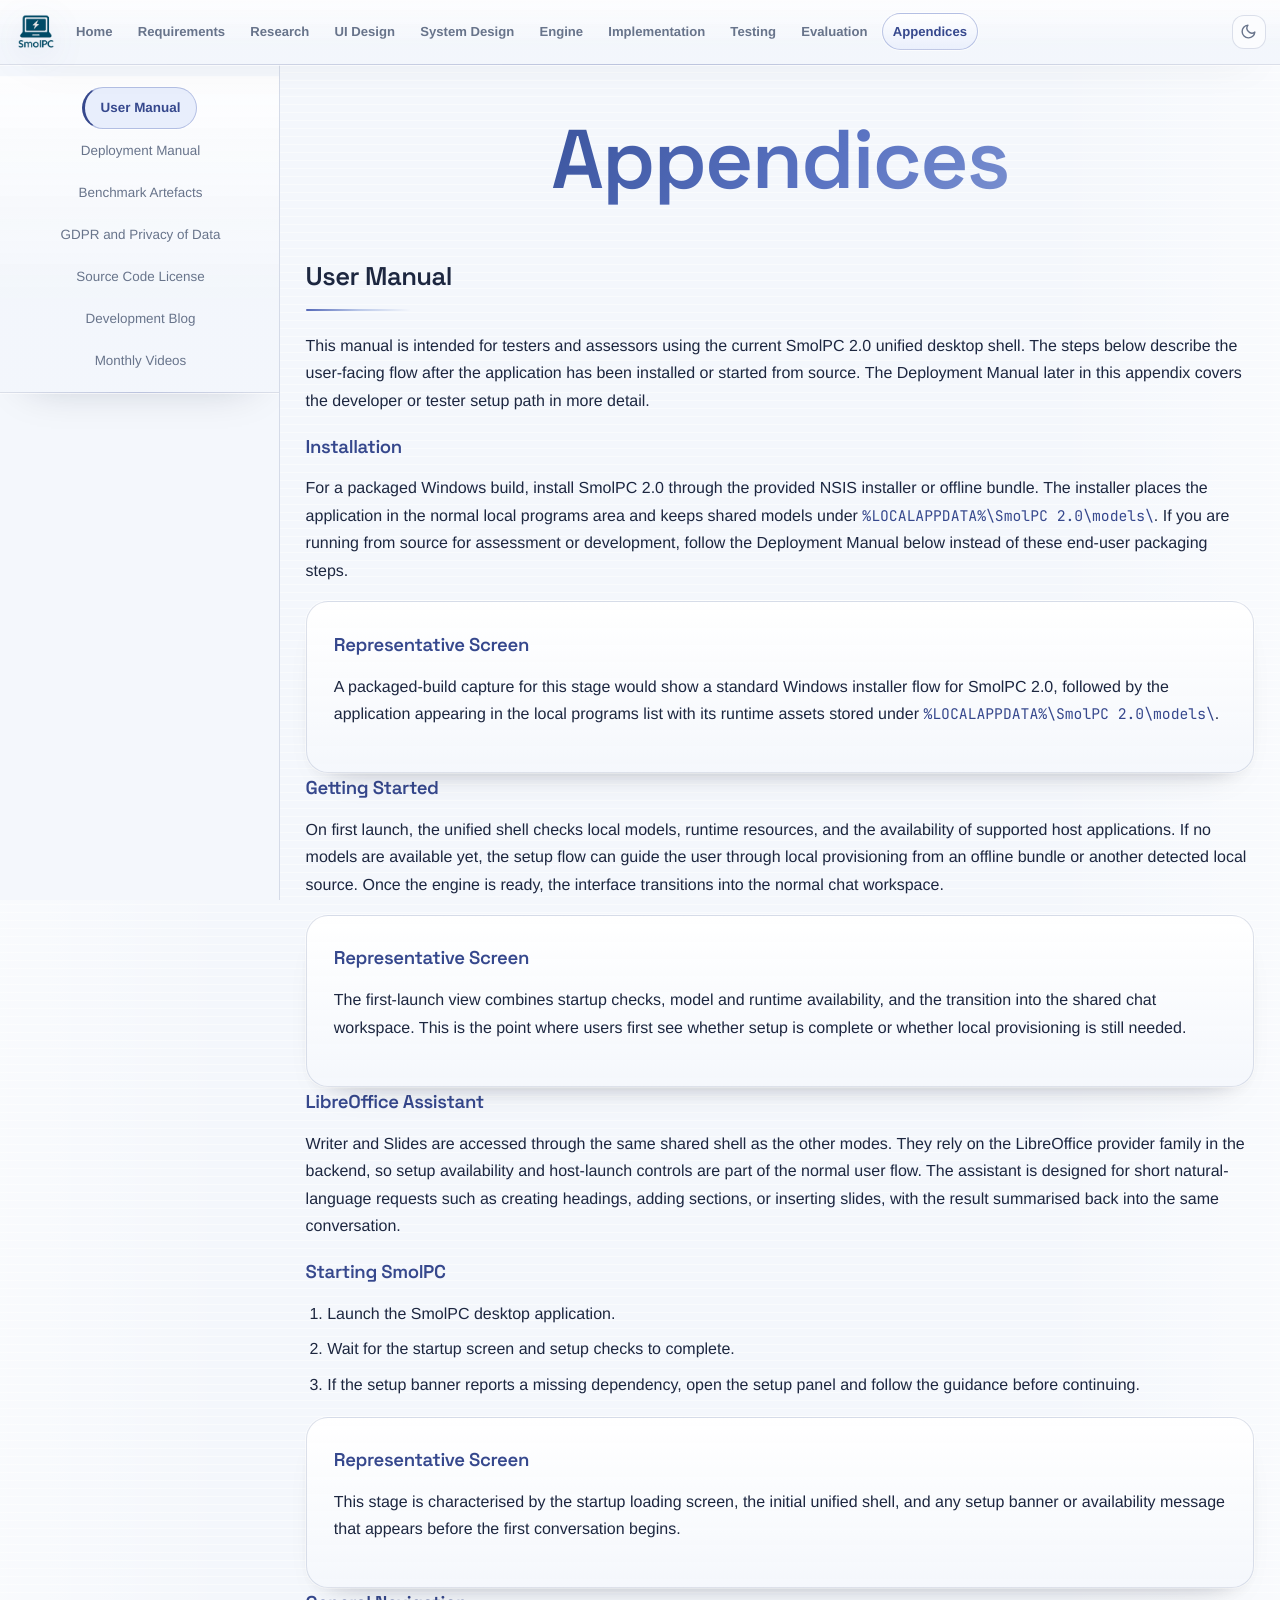
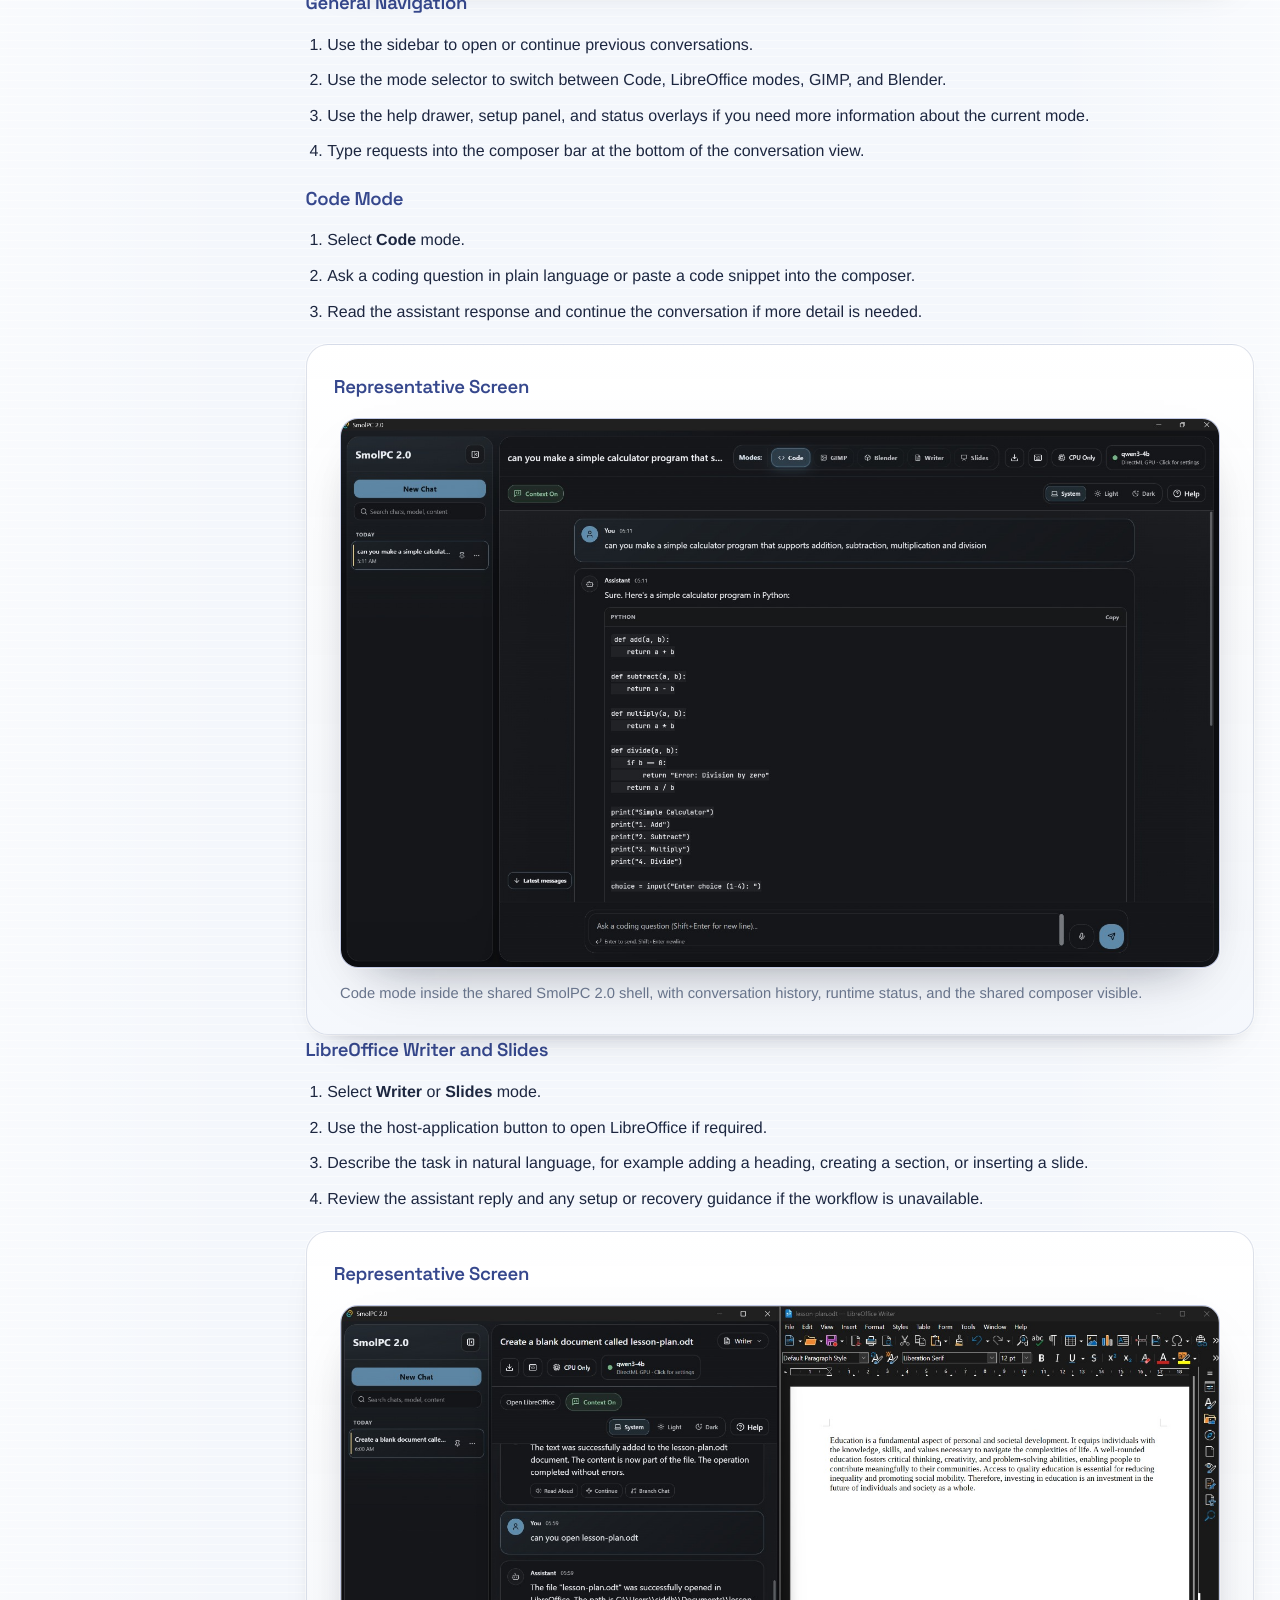
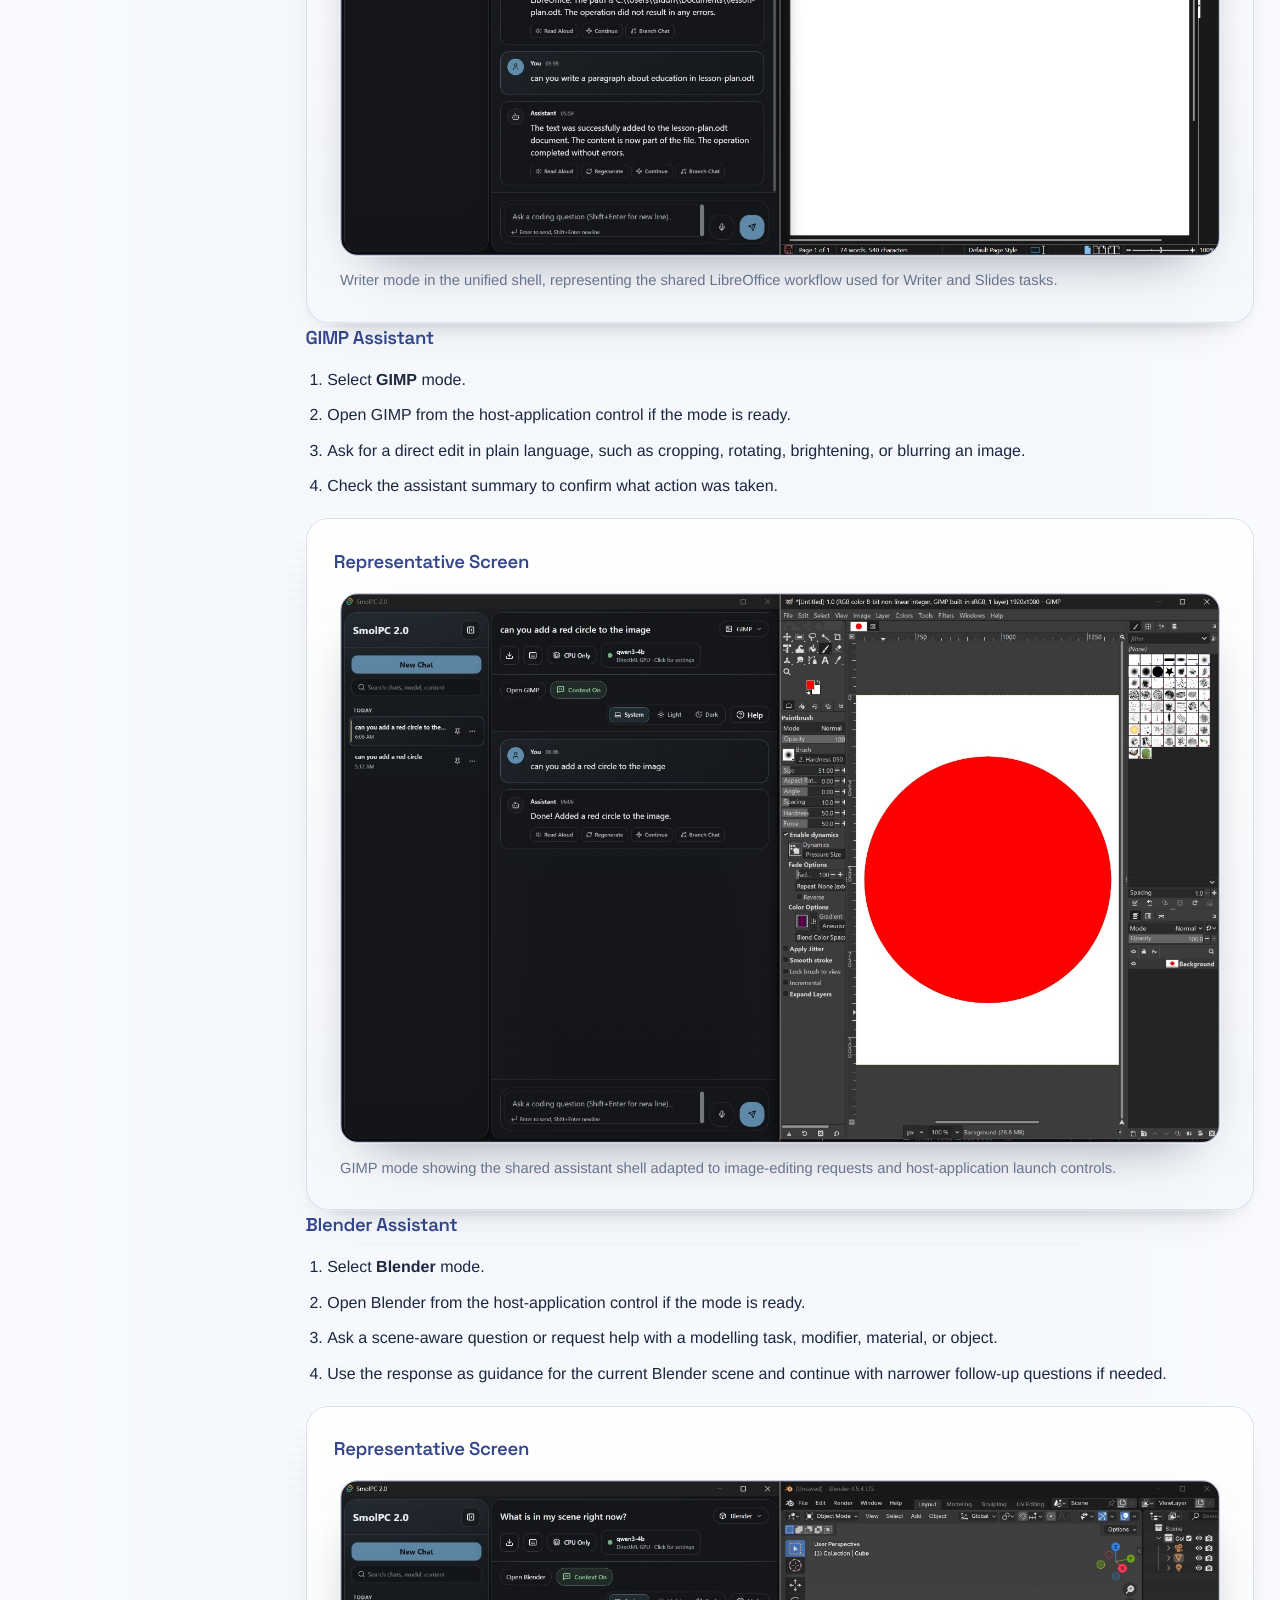
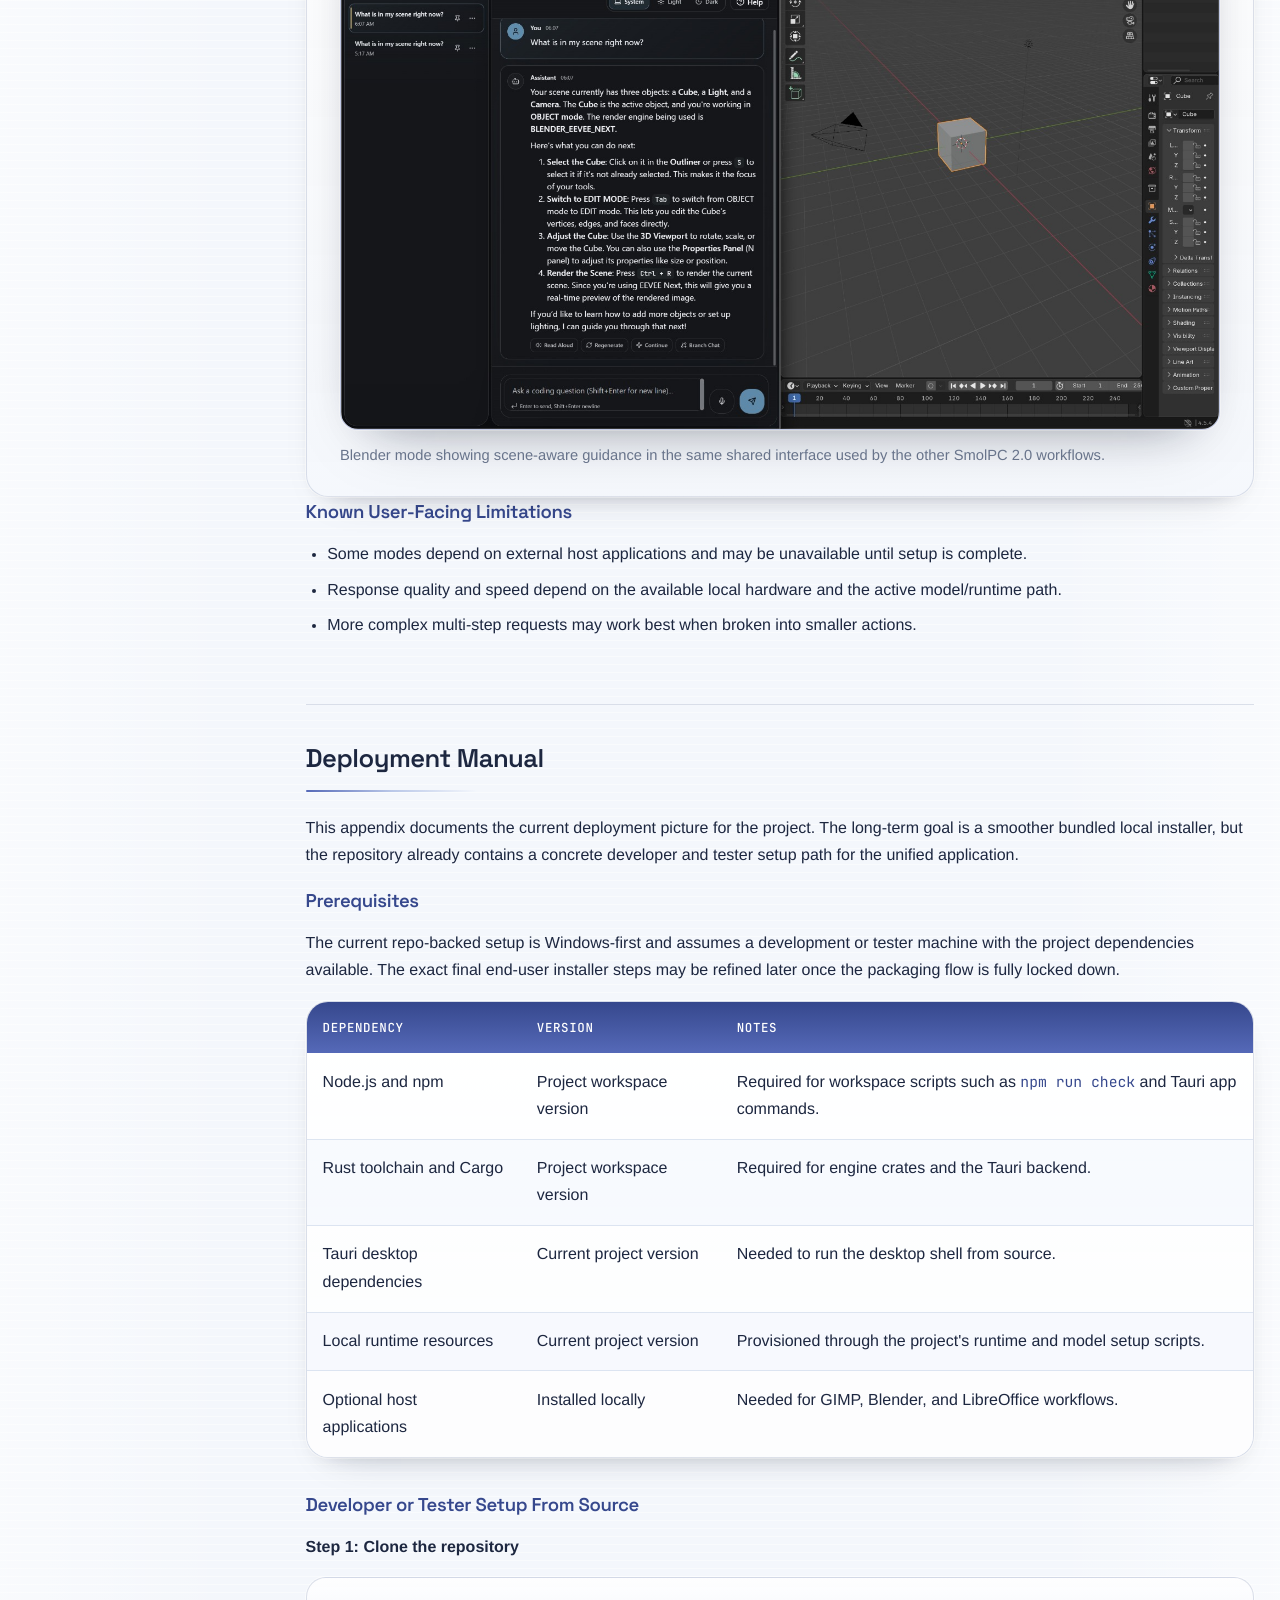
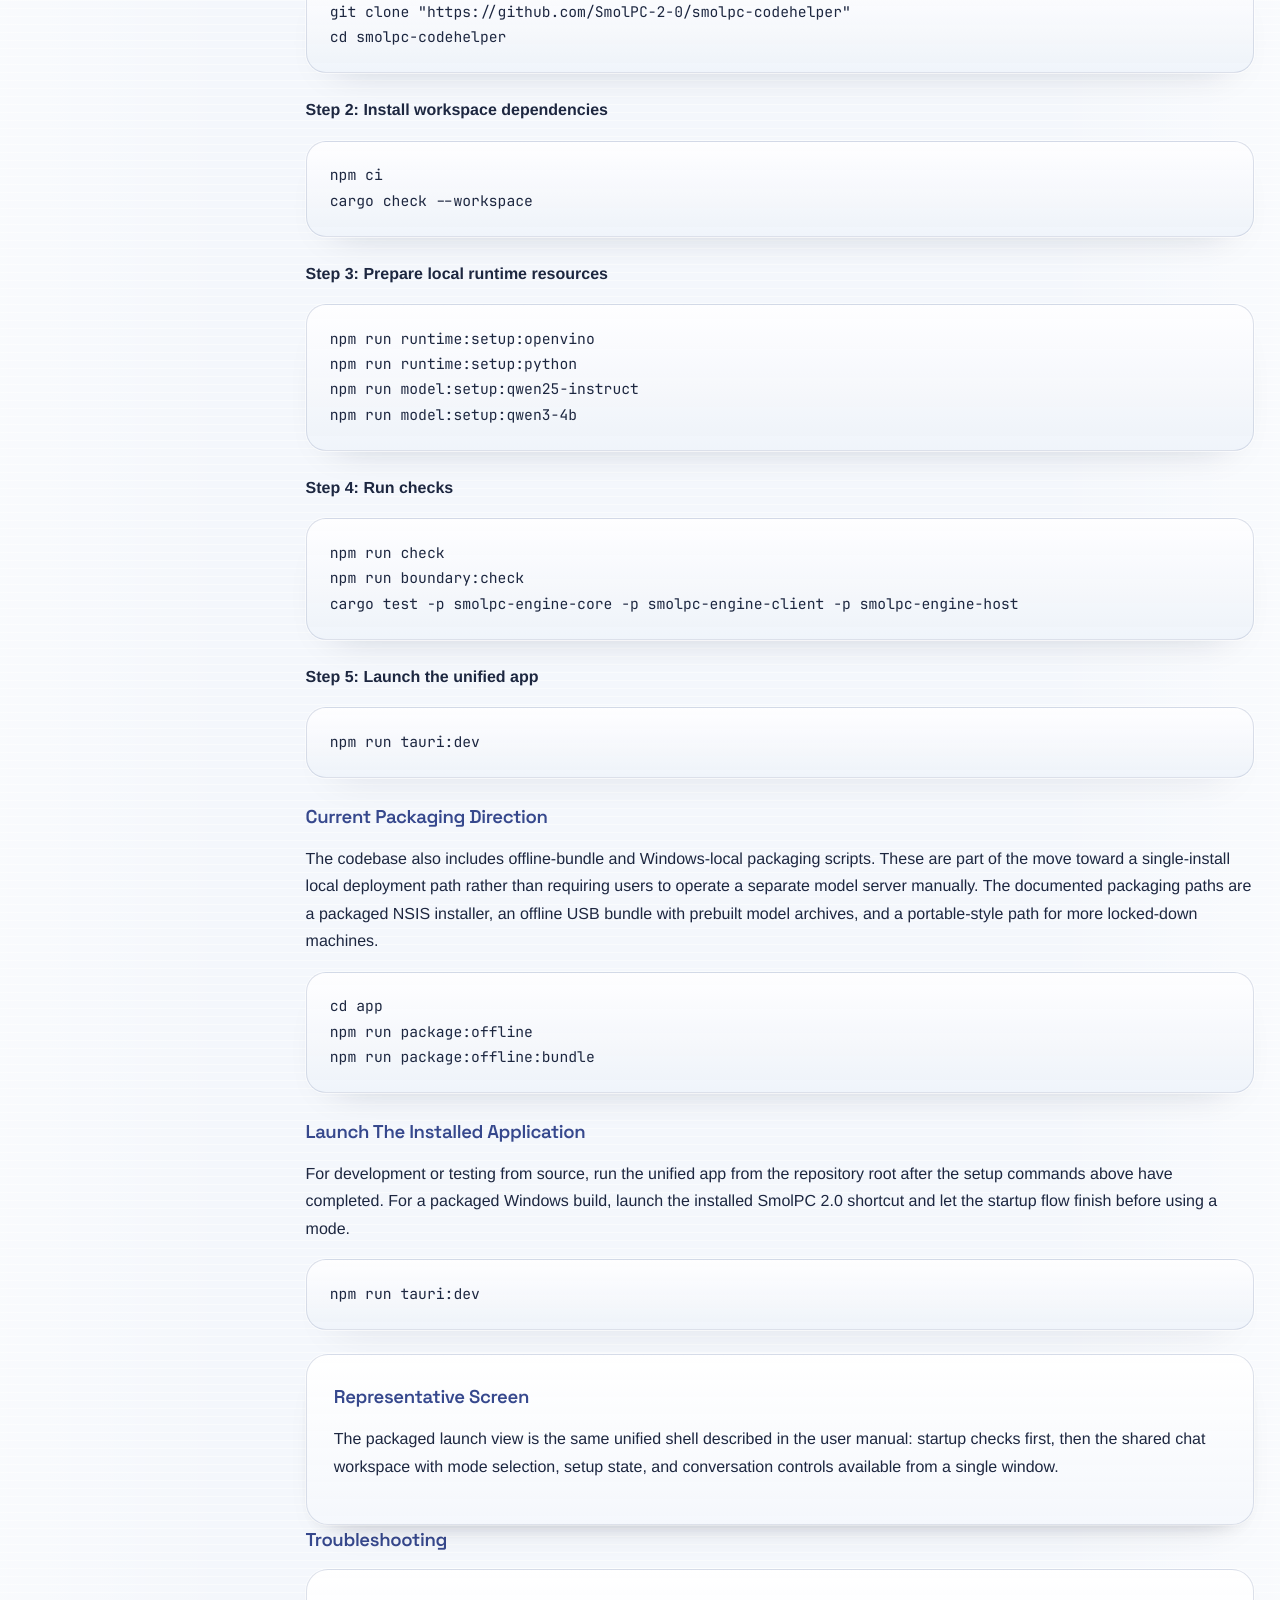
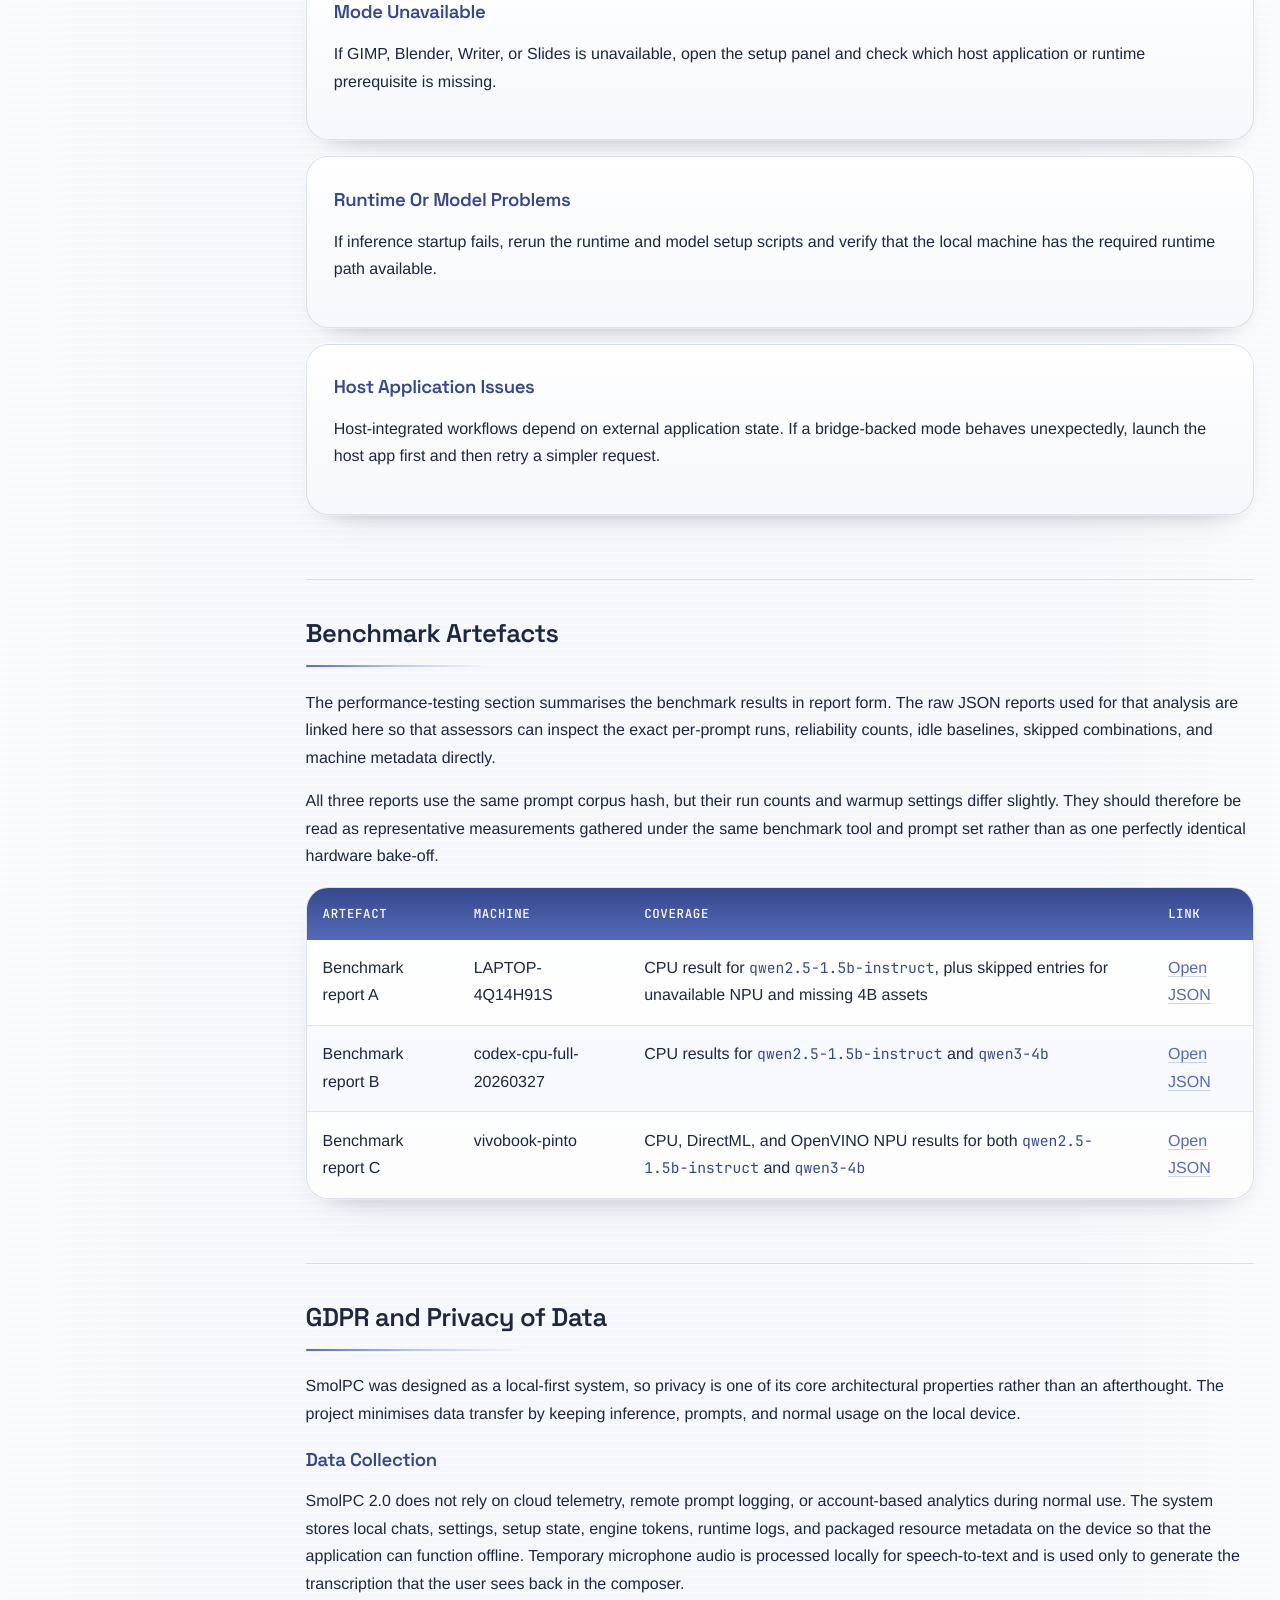
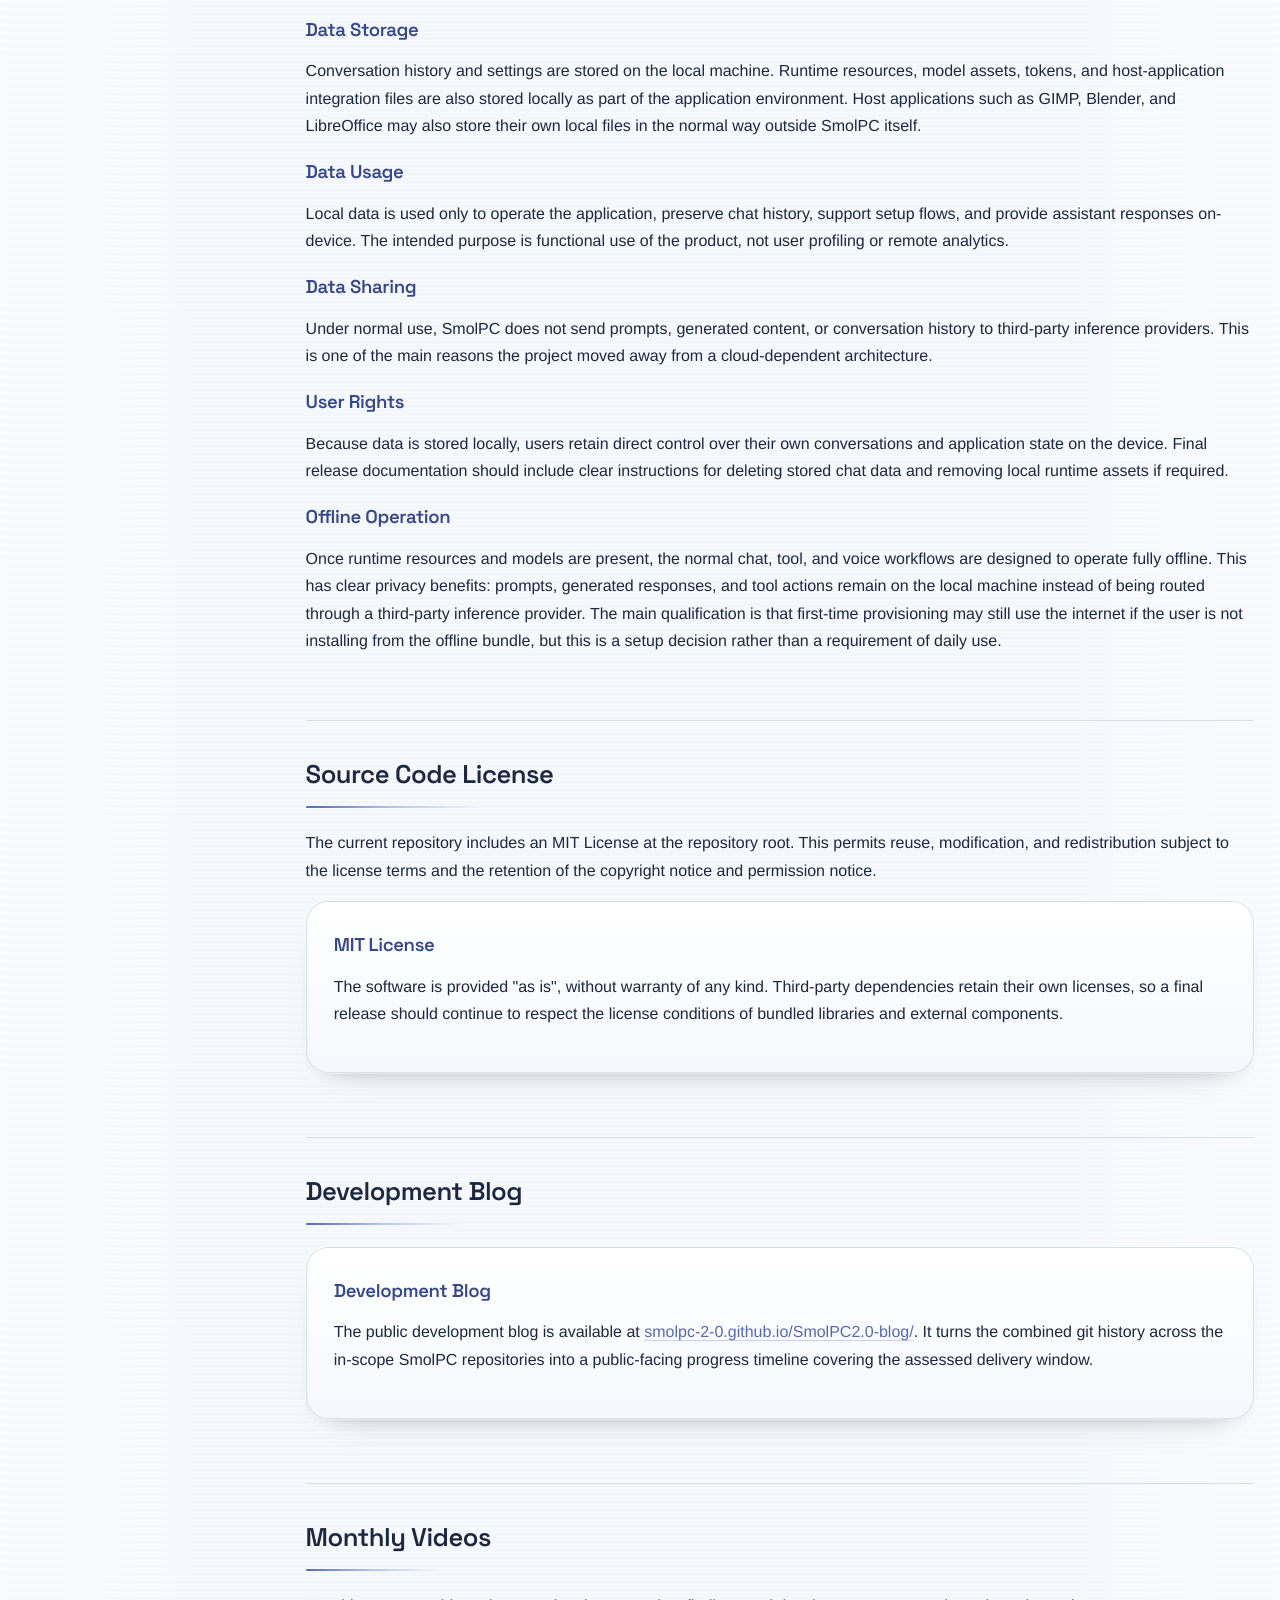
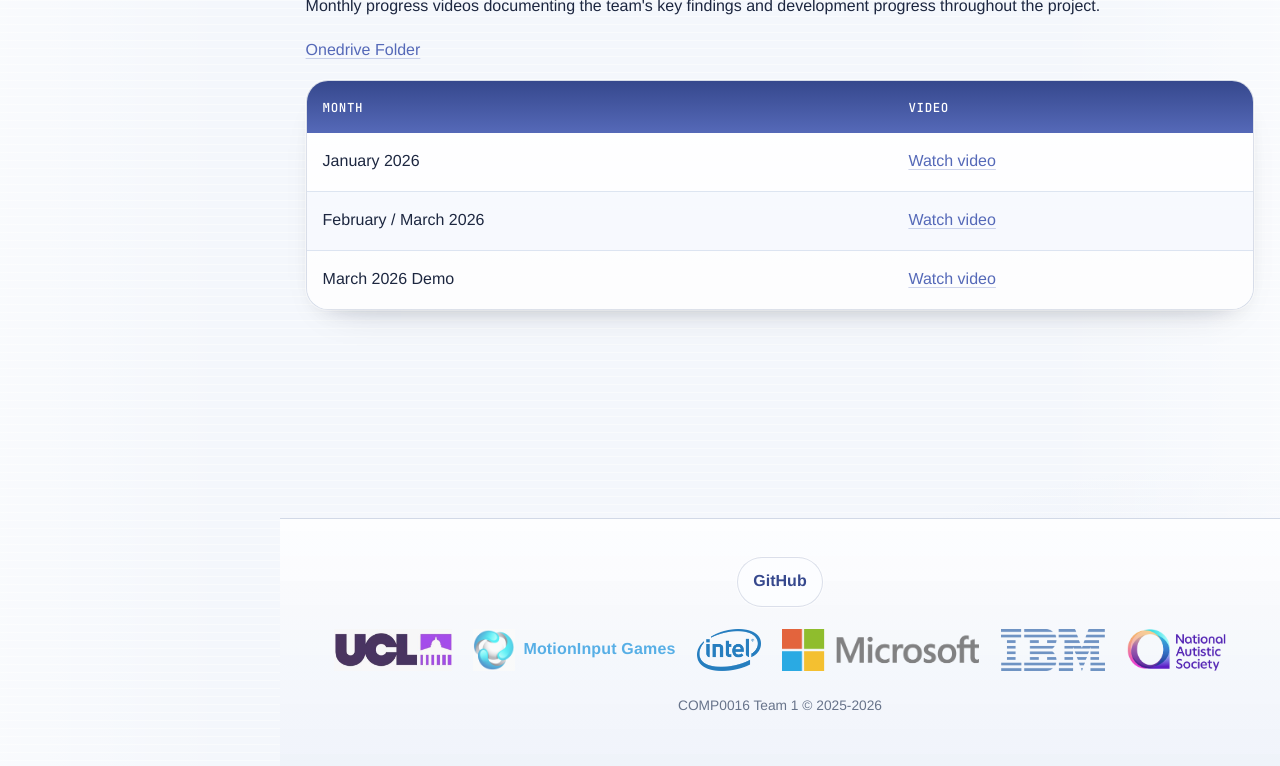
==== commit 472a2aad: "docs: add March demo video to monthly updates" ====
--- a/appendices.html
+++ b/appendices.html
@@ -364,8 +364,7 @@
     <section id="monthly-videos">
       <h2>Monthly Videos</h2>
       <p>Monthly progress videos documenting the team's key findings and development progress throughout the project.</p>
-      <p><a href="https://liveuclac-my.sharepoint.com/:f:/g/personal/zcabmon_ucl_ac_uk/IgBcRus4405nTYYkNVr_8MFzAc511vnxC5TeXzkUpIfMwVw?e=Ojh6X6
-" target="_blank" rel="videos"> Onedrive Folder </a></p>
+      <p><a href="https://liveuclac-my.sharepoint.com/:f:/g/personal/zcabmdt_ucl_ac_uk/IgAmjxL6fXiyQ64L63l-72kxAbzvqvqoKfjtUhpqSXFg32E?e=2wbyRG" target="_blank" rel="videos"> Onedrive Folder </a></p>
 
 
       <table>
@@ -397,6 +396,10 @@
             <!-- <td><a href="https://drive.google.com/file/d/1ihS3NHNszOVjDfePvT6O-OWpgRi17Zbd/view?usp=sharing" target="_blank" rel="noopener noreferrer">Google Drive</a></td> -->
             <td><a href="assets/videos/feb-march-update.mp4">Watch video</a></td>
           </tr>
+          <tr>
+            <td>March 2026 Demo</td>
+            <td><a href="assets/videos/march-demo.mp4">Watch video</a></td>
+          </tr>
         </tbody>
       </table>
 
--- a/css/style.css
+++ b/css/style.css
@@ -1264,73 +1264,44 @@
 
 .demo-poster {
   display: flex;
+  flex-direction: column;
   align-items: stretch;
-}
-
-.demo-poster-screen {
+  gap: 0.75rem;
+}
+
+.demo-video-frame {
   position: relative;
   width: 100%;
-  min-height: 220px;
-  padding: 1.55rem;
+  aspect-ratio: 16 / 9;
   border: 1px solid rgba(255, 255, 255, 0.24);
   border-radius: 22px;
   overflow: hidden;
-  background:
-    radial-gradient(circle at top left, rgba(255, 255, 255, 0.14), transparent 36%),
-    linear-gradient(155deg, #2f468a 0%, #5569b8 52%, #8ea4da 100%);
   box-shadow: 0 28px 54px -32px rgba(36, 61, 130, 0.58);
-  color: #fff;
-  display: flex;
-  flex-direction: column;
-  justify-content: flex-end;
-}
-
-.demo-poster-screen::before {
-  content: '';
-  position: absolute;
-  top: 1.35rem;
-  left: 1.45rem;
-  width: 3.5rem;
-  height: 3.5rem;
-  border-radius: 50%;
-  background: rgba(255, 255, 255, 0.14);
-  box-shadow: inset 0 0 0 1px rgba(255, 255, 255, 0.16);
-}
-
-.demo-poster-screen::after {
-  content: '';
-  position: absolute;
-  top: 2.25rem;
-  left: 2.55rem;
-  width: 0;
-  height: 0;
-  border-top: 0.56rem solid transparent;
-  border-bottom: 0.56rem solid transparent;
-  border-left: 0.95rem solid rgba(255, 255, 255, 0.94);
-}
-
-.demo-poster-screen span {
-  display: inline-block;
-  margin-bottom: 0.35rem;
-  font-family: var(--font-code);
-  font-size: 0.76rem;
-  font-weight: 600;
-  letter-spacing: 0.08em;
-  text-transform: uppercase;
-  opacity: 0.88;
-}
-
-.demo-poster-screen strong {
+  background: #111826;
+}
+
+.demo-video-player {
+  width: 100%;
+  height: 100%;
+  border: 0;
   display: block;
-  margin-bottom: 0.35rem;
-  color: #fff;
-  font-size: 1.55rem;
-  line-height: 1.15;
-}
-
-.demo-poster-screen p {
-  margin-bottom: 0;
-  color: rgba(255, 255, 255, 0.84);
+  background: #111826;
+}
+
+.demo-link {
+  margin: 0;
+  font-size: 0.94rem;
+  color: var(--text-muted);
+}
+
+.demo-link a {
+  color: var(--accent-strong);
+  text-decoration: none;
+}
+
+.demo-link a:hover,
+.demo-link a:focus-visible {
+  text-decoration: underline;
 }
 
 .team-section-intro {
